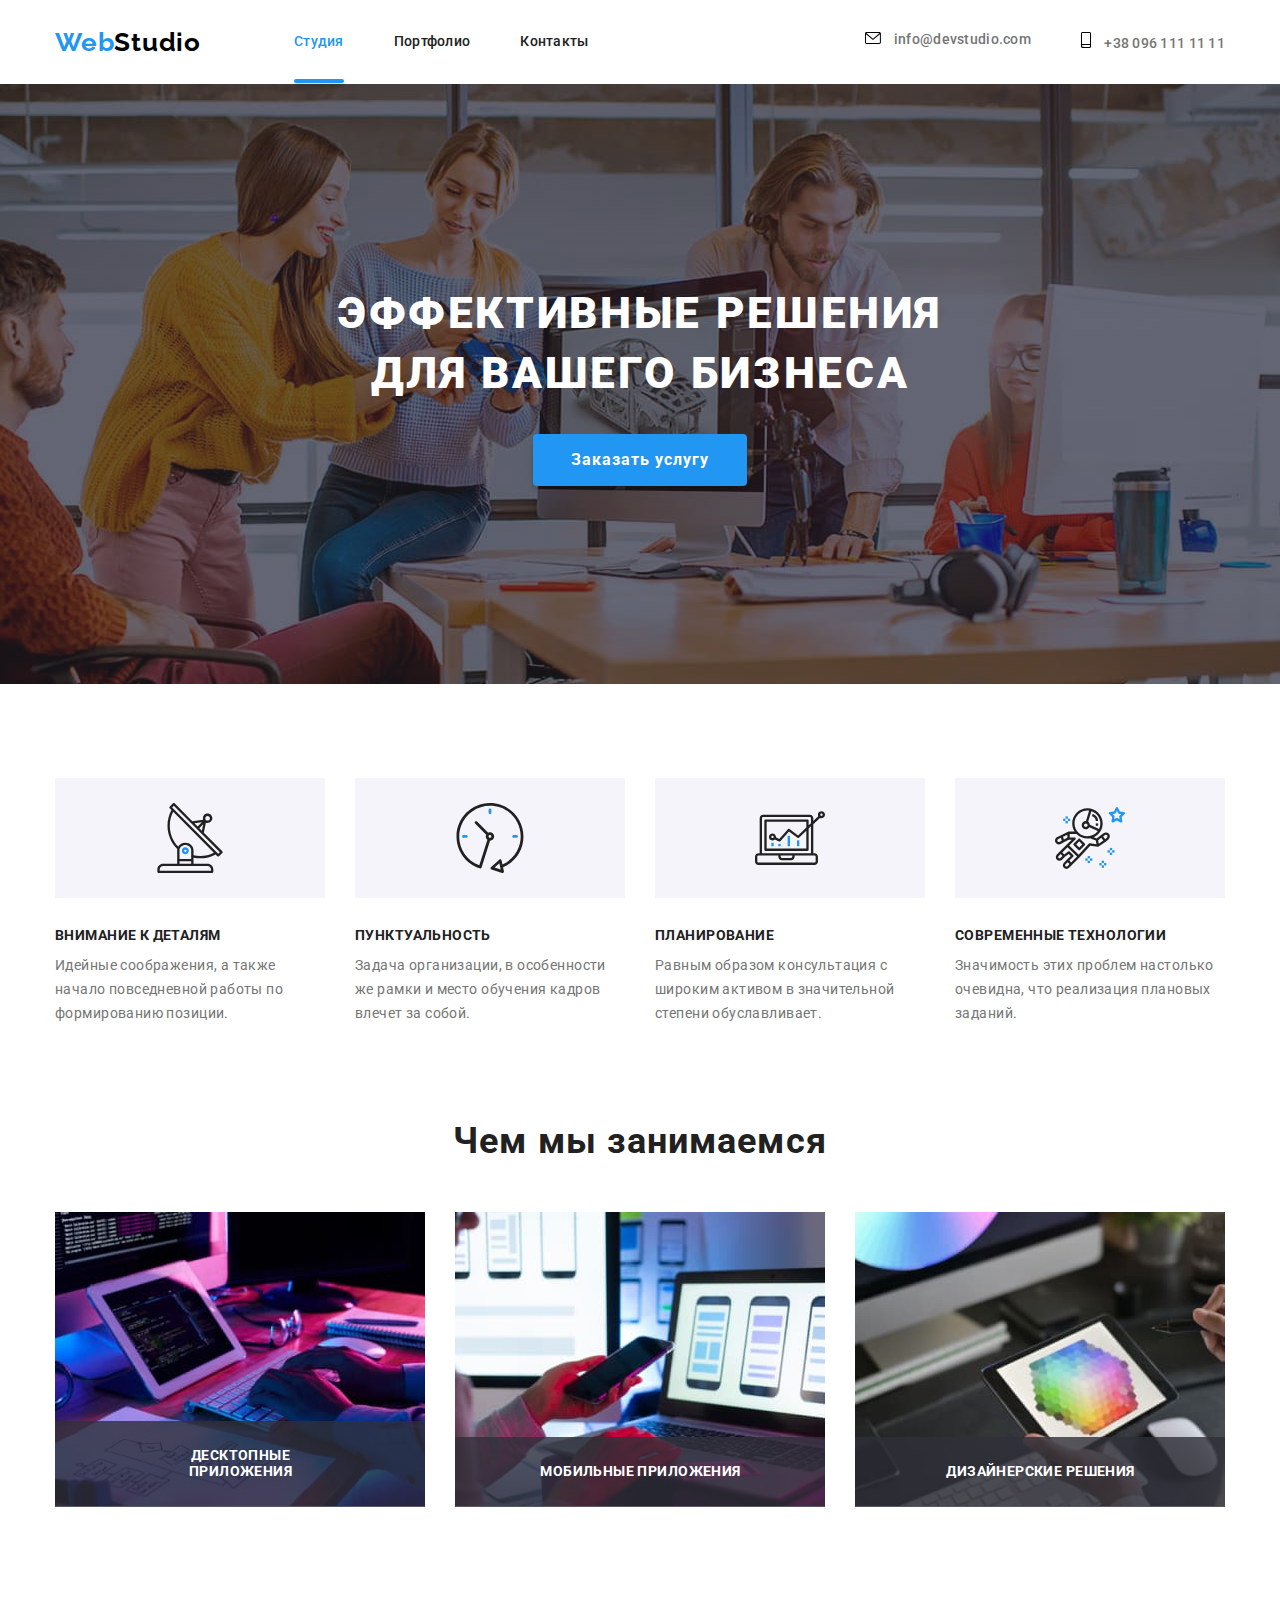
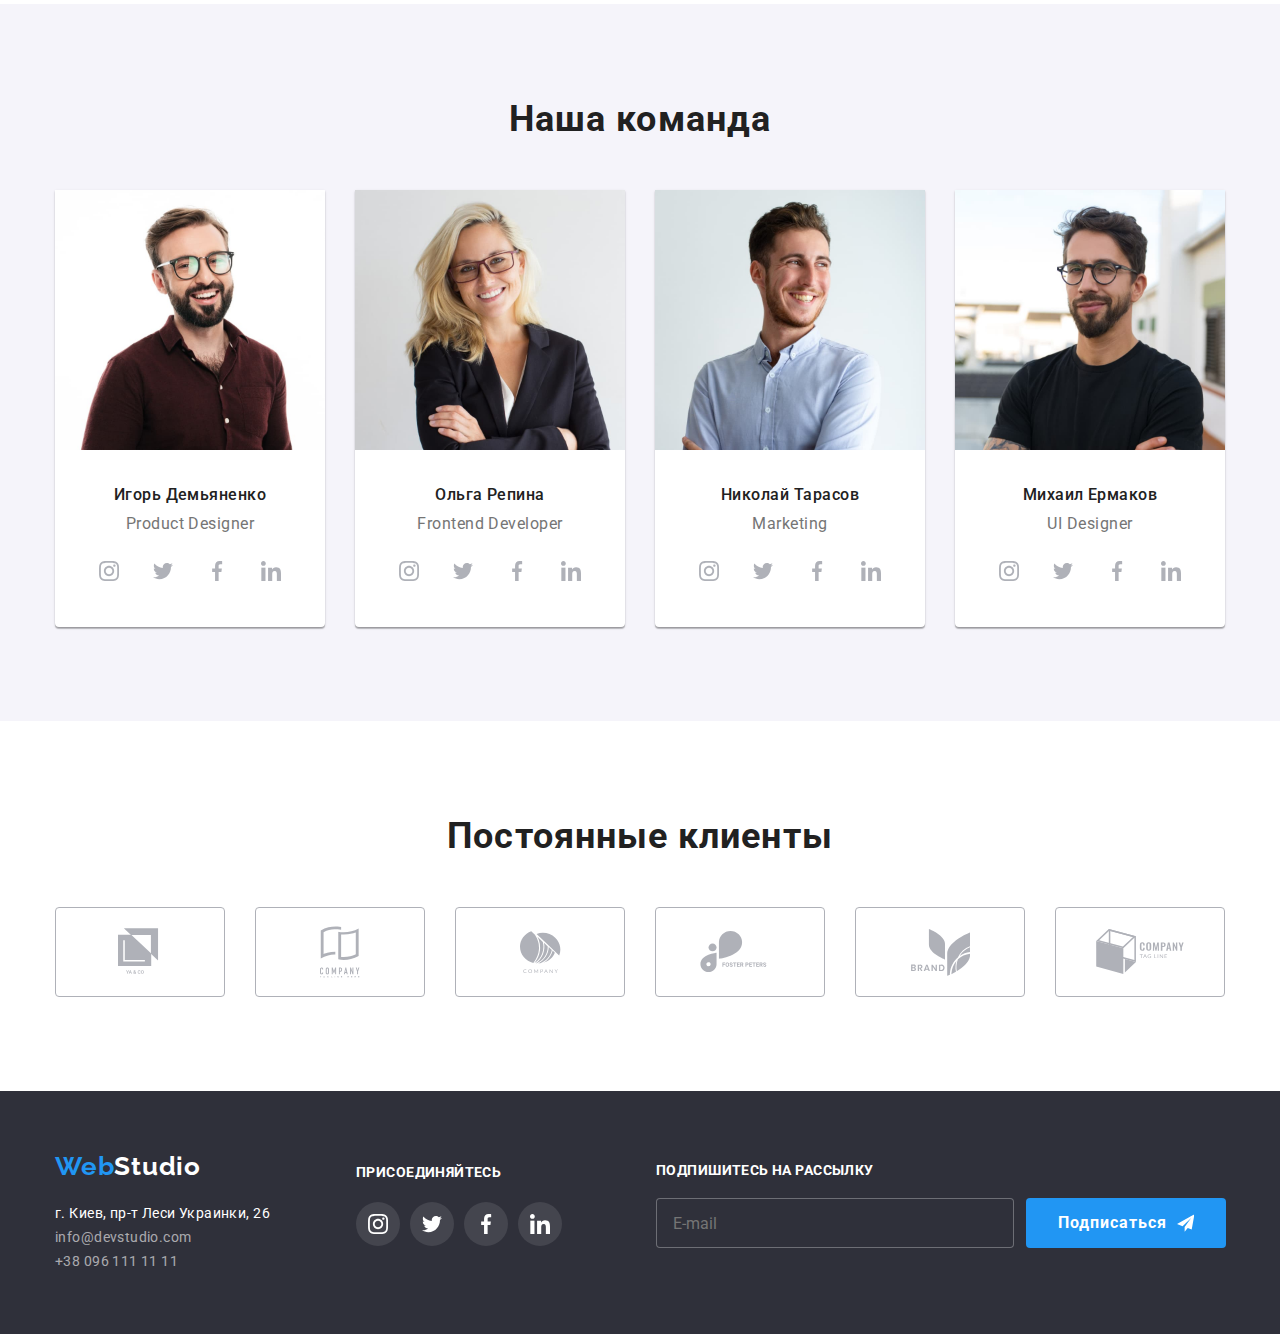
==== index.html @ 7c18164a "add files HW7" ====
<!DOCTYPE html>
<html lang="ru">
  <head>
    <meta charset="UTF-8" />
    <meta name="viewport" content="width=device-width, initial-scale=1.0" />
    <title>Главная</title>
    <link rel="preconnect" href="https://fonts.gstatic.com" />
    <link
      href="https://fonts.googleapis.com/css2?family=Raleway:wght@700&family=Roboto:wght@400;500;700;900&display=swap"
      rel="stylesheet"
    />
    <link
      rel="stylesheet"
      href="https://cdnjs.cloudflare.com/ajax/libs/modern-normalize/1.0.0/modern-normalize.min.css"
    />
    <link rel="stylesheet" href="./css/main.css" />
  </head>
  <body>
    <header>
      <div class="page-header container">
        <nav class="page-nav">
          <!-- логотип -->
          <a class="logo" href="./index.html"
            ><span class="logo-start">Web</span>Studio</a
          >

          <!-- Головна навігація -->

          <ul class="page-header__menu">
            <li class="page-header__item">
              <a class="page-header__link current" href="./index.html"
                >Студия</a
              >
            </li>
            <li class="page-header__item">
              <a class="page-header__link" href="./portfolio.html">Портфолио</a>
            </li>
            <li class="page-header__item">
              <a class="page-header__link" href="./contact.html">Контакты</a>
            </li>
          </ul>
        </nav>

        <ul class="page-nav__contact">
          <li class="page-nav__item">
            <a class="page-nav__link" href="mailto:info@devstudio.com"
              ><svg class="page-nav__ico" width="16" height="12">
                <use href="./images/icon.svg#envelope"></use>
              </svg>
              info@devstudio.com</a
            >
          </li>

          <li class="page-nav__item">
            <a class="page-nav__link" href="tel:+380961111111"
              ><svg class="page-nav__ico" width="10" height="16">
                <use href="./images/icon.svg#smartphone"></use>
              </svg>
              +38 096 111 11 11</a
            >
          </li>
        </ul>
      </div>
    </header>

    <main>
      <!-- Основний текст сайту Герой -->
      <section class="hero overlay">
        <div class="container">
          <h1 class="hero-title">
            Эффективные решения<br />
            для вашего бизнеса
          </h1>

          <button class="hero-btn" type="button" data-modal-open>
            <span class="hero-btn__text">Заказать услугу</span>
          </button>
        </div>
      </section>

      <!-- Особливості вебстудії -->
      <section class="special">
        <div class="container">
          <ul class="special-list">
            <li class="special-list__item">
              <div class="spec-container">
                <svg class="spec-container__icon">
                  <use href="./images/icon.svg#antenna"></use>
                </svg>
              </div>
              <h3 class="special-title">Внимание к деталям</h3>
              <p class="special-text">
                Идейные соображения, а также начало повседневной работы по
                формированию позиции.
              </p>
            </li>

            <li class="special-list__item">
              <div class="spec-container">
                <svg class="spec-container__icon">
                  <use href="./images/icon.svg#clock"></use>
                </svg>
              </div>
              <h3 class="special-title">Пунктуальность</h3>
              <p class="special-text">
                Задача организации, в особенности же рамки и место обучения
                кадров влечет за собой.
              </p>
            </li>

            <li class="special-list__item">
              <div class="spec-container">
                <svg class="spec-container__icon">
                  <use href="./images/icon.svg#diagram"></use>
                </svg>
              </div>
              <h3 class="special-title">Планирование</h3>
              <p class="special-text">
                Равным образом консультация с широким активом в значительной
                степени обуславливает.
              </p>
            </li>

            <li class="special-list__item">
              <div class="spec-container">
                <svg class="spec-container__icon">
                  <use href="./images/icon.svg#astronaut"></use>
                </svg>
              </div>
              <h3 class="special-title">Современные технологии</h3>
              <p class="special-text">
                Значимость этих проблем настолько очевидна, что реализация
                плановых заданий.
              </p>
            </li>
          </ul>
        </div>
      </section>

      <!-- Чим ми займаємось -->
      <section class="doings">
        <div class="container">
          <h2 class="doings-title">Чем мы занимаемся</h2>

          <ul class="doing-list">
            <li class="doing-list__item">
              <img
                src="./images/todo1.jpg"
                alt="Людина працює за компом"
                width="370"
              />
              <div class="doings__thumb">
                <p class="doings__label">Десктопные приложения</p>
              </div>
            </li>
            <li class="doing-list__item">
              <img
                src="./images/todo2.jpg"
                alt="Людина з телефоном у руці за ноутом"
                width="370"
              />
              <div class="doings__thumb">
                <p class="doings__label">Мобильные приложения</p>
              </div>
            </li>
            <li class="doing-list__item">
              <img
                src="./images/todo3.jpg"
                alt="Людина з планшетом у руці"
                width="370"
              />
              <div class="doings__thumb">
                <p class="doings__label">Дизайнерские решения</p>
              </div>
            </li>
          </ul>
        </div>
      </section>

      <!-- Наша команда  -->
      <section class="team">
        <div class="container">
          <h2 class="team-title">Наша команда</h2>

          <ul class="team-list">
            <li class="team-list__item">
              <img
                src="./images/igor.jpg"
                alt="фото чоловіка Игорь Демьяненко"
                width="270"
              />
              <h3 class="team-list__title">Игорь Демьяненко</h3>
              <p class="team-list__text">Product Designer</p>
              <div class="social-team">
                <ul class="social-team__list">
                  <li class="social-team__item">
                    <a class="social-team__link" href="">
                      <svg class="social-team__icons">
                        <use href="./images/icon.svg#instagram1"></use>
                      </svg>
                    </a>
                  </li>
                  <li class="social-team__item">
                    <a class="social-team__link" href="">
                      <svg class="social-team__icons">
                        <use href="./images/icon.svg#twitter1"></use>
                      </svg>
                    </a>
                  </li>
                  <li class="social-team__item">
                    <a class="social-team__link" href="">
                      <svg class="social-team__icons">
                        <use href="./images/icon.svg#facebook1"></use>
                      </svg>
                    </a>
                  </li>
                  <li class="social-team__item">
                    <a class="social-team__link" href="">
                      <svg class="social-team__icons">
                        <use href="./images/icon.svg#linkedin1"></use>
                      </svg>
                    </a>
                  </li>
                </ul>
              </div>
            </li>

            <li class="team-list__item">
              <img
                src="./images/olga.jpg"
                alt="фото жінки Ольга Репина"
                width="270"
              />
              <h3 class="team-list__title">Ольга Репина</h3>
              <p class="team-list__text">Frontend Developer</p>
              <div class="social-team">
                <ul class="social-team__list">
                  <li class="social-team__item">
                    <a class="social-team__link" href="">
                      <svg class="social-team__icons">
                        <use href="./images/icon.svg#instagram1"></use>
                      </svg>
                    </a>
                  </li>
                  <li class="social-team__item">
                    <a class="social-team__link" href="">
                      <svg class="social-team__icons">
                        <use href="./images/icon.svg#twitter1"></use>
                      </svg>
                    </a>
                  </li>
                  <li class="social-team__item">
                    <a class="social-team__link" href="">
                      <svg class="social-team__icons">
                        <use href="./images/icon.svg#facebook1"></use>
                      </svg>
                    </a>
                  </li>
                  <li class="social-team__item">
                    <a class="social-team__link" href="">
                      <svg class="social-team__icons">
                        <use href="./images/icon.svg#linkedin1"></use>
                      </svg>
                    </a>
                  </li>
                </ul>
              </div>
            </li>

            <li class="team-list__item">
              <img
                src="./images/nick.jpg"
                alt="фото чоловіка Николай Тарасов"
                width="270"
              />
              <h3 class="team-list__title">Николай Тарасов</h3>
              <p class="team-list__text">Marketing</p>
              <div class="social-team">
                <ul class="social-team__list">
                  <li class="social-team__item">
                    <a class="social-team__link" href="">
                      <svg class="social-team__icons">
                        <use href="./images/icon.svg#instagram1"></use>
                      </svg>
                    </a>
                  </li>
                  <li class="social-team__item">
                    <a class="social-team__link" href="">
                      <svg class="social-team__icons">
                        <use href="./images/icon.svg#twitter1"></use>
                      </svg>
                    </a>
                  </li>
                  <li class="social-team__item">
                    <a class="social-team__link" href="">
                      <svg class="social-team__icons">
                        <use href="./images/icon.svg#facebook1"></use>
                      </svg>
                    </a>
                  </li>
                  <li class="social-team__item">
                    <a class="social-team__link" href="">
                      <svg class="social-team__icons">
                        <use href="./images/icon.svg#linkedin1"></use>
                      </svg>
                    </a>
                  </li>
                </ul>
              </div>
            </li>

            <li class="team-list__item">
              <img
                src="./images/misha.jpg"
                alt="фото чоловіка Михаил Ермаков"
                width="270"
              />
              <h3 class="team-list__title">Михаил Ермаков</h3>
              <p class="team-list__text">UI Designer</p>
              <div class="social-team">
                <ul class="social-team__list">
                  <li class="social-team__item">
                    <a class="social-team__link" href="">
                      <svg class="social-team__icons">
                        <use href="./images/icon.svg#instagram1"></use>
                      </svg>
                    </a>
                  </li>
                  <li class="social-team__item">
                    <a class="social-team__link" href="">
                      <svg class="social-team__icons">
                        <use href="./images/icon.svg#twitter1"></use>
                      </svg>
                    </a>
                  </li>
                  <li class="social-team__item">
                    <a class="social-team__link" href="">
                      <svg class="social-team__icons">
                        <use href="./images/icon.svg#facebook1"></use>
                      </svg>
                    </a>
                  </li>
                  <li class="social-team__item">
                    <a class="social-team__link" href="">
                      <svg class="social-team__icons">
                        <use href="./images/icon.svg#linkedin1"></use>
                      </svg>
                    </a>
                  </li>
                </ul>
              </div>
            </li>
          </ul>
        </div>
      </section>

      <!-- Наші клієнти -->
      <section class="customers">
        <div class="container">
          <h2 class="customers-title">Постоянные клиенты</h2>

          <ul class="customers-list">
            <li class="customers-list__item">
              <a class="customers-list__link active" href="">
                <svg
                  class="customers-list__icons active"
                  width="44.27"
                  height="49.23"
                >
                  <use href="./images/icon.svg#logo1"></use>
                </svg>
              </a>
            </li>
            <li class="customers-list__item">
              <a class="customers-list__link active" href="">
                <svg
                  class="customers-list__icons active"
                  width="40"
                  height="52"
                >
                  <use href="./images/icon.svg#logo2"></use>
                </svg>
              </a>
            </li>
            <li class="customers-list__item">
              <a class="customers-list__link active" href="">
                <svg
                  class="customers-list__icons active"
                  width="41"
                  height="42.6"
                >
                  <use href="./images/icon.svg#logo3"></use>
                </svg>
              </a>
            </li>
            <li class="customers-list__item">
              <a class="customers-list__link active" href="">
                <svg
                  class="customers-list__icons active"
                  width="79.66"
                  height="42.02"
                >
                  <use href="./images/icon.svg#logo4"></use>
                </svg>
              </a>
            </li>
            <li class="customers-list__item">
              <a class="customers-list__link active" href="">
                <svg
                  class="customers-list__icons active"
                  width="59"
                  height="47"
                >
                  <use href="./images/icon.svg#logo5"></use>
                </svg>
              </a>
            </li>
            <li class="customers-list__item">
              <a class="customers-list__link active" href="">
                <svg
                  class="customers-list__icons active"
                  width="88.48"
                  height="45.44"
                >
                  <use href="./images/icon.svg#logo6"></use>
                </svg>
              </a>
            </li>
          </ul>
        </div>
      </section>
    </main>

    <!-- Підвал  -->
    <footer class="footer">
      <div class="container foot">
        <div class="foot-line">
          <div class="address-container">
            <a class="logo-footer" href=""
              ><span class="logo-start">Web</span>Studio</a
            >
            <address class="footer-address">
              <p>г. Киев, пр-т Леси Украинки, 26</p>
              <p>
                <a class="footer-address-link" href="mailto:info@devstudio.com"
                  >info@devstudio.com</a
                >
              </p>
              <p>
                <a class="footer-address-link" href="tel:+380961111111"
                  >+38 096 111 11 11</a
                >
              </p>
            </address>
          </div>

          <div class="social">
            <div class="social-span">
              <span class="social-title">присоединяйтесь</span>
            </div>
            <div class="ul-social">
              <ul class="social-list">
                <li class="item">
                  <a class="social-link" href="">
                    <svg class="social-icon">
                      <use href="./images/icon.svg#instagram1"></use>
                    </svg>
                  </a>
                </li>
                <li class="item">
                  <a class="social-link" href="">
                    <svg class="social-icon">
                      <use href="./images/icon.svg#twitter1"></use>
                    </svg>
                  </a>
                </li>
                <li class="item">
                  <a class="social-link" href="">
                    <svg class="social-icon">
                      <use href="./images/icon.svg#facebook1"></use>
                    </svg>
                  </a>
                </li>
                <li class="item">
                  <a class="social-link" href="">
                    <svg class="social-icon">
                      <use href="./images/icon.svg#linkedin1"></use>
                    </svg>
                  </a>
                </li>
              </ul>
            </div>
          </div>
        </div>

        <div class="subscribe">
          <p>Подпишитесь на рассылку</p>

          <form class="subscribe-form">
            <input type="email" name="mail" placeholder="E-mail" />

            <button type="submit" class="btn-sub">
              <span class="text">Подписаться</span>
              <svg class="icon-subscribe" width="24" height="24">
                <use href="./images/icon.svg#iconsend"></use>
              </svg>
            </button>
          </form>
        </div>
      </div>
    </footer>

    <!-- Модальне вікно -->
    <div class="backdrop is-hidden" data-modal>
      <div class="modal">
        <button class="modal__button-close" data-modal-close>
          <svg class="modal__icon-close" width="18" height="18">
            <use href="./images/icon.svg#icon-close"></use>
          </svg>
        </button>

        <form class="modal-form">
          <p class="modal-form__title">
            Оставьте свои данные, мы вам перезвоним
          </p>

          <label class="modal-lable">
            <span class="label-content">Имя</span>
            <div class="input-container">
              <input type="text" name="name" class="modal-input" />
              <svg class="modal-icon" width="18" height="18">
                <use href="./images/icon.svg#personblack"></use>
              </svg>
            </div>
          </label>

          <label class="modal-lable">
            <span class="label-content">Телефон</span>
            <div class="input-container">
              <input type="tel" name="phone_number" class="modal-input" />
              <svg class="modal-icon" width="18" height="18">
                <use href="./images/icon.svg#phoneblack"></use>
              </svg>
            </div>
          </label>

          <label class="modal-lable">
            <span class="label-content">Почта</span>
            <div class="input-container">
              <input type="email" name="email" class="modal-input" />
              <svg class="modal-icon" width="18" height="18">
                <use href="./images/icon.svg#emailblack"></use>
              </svg>
            </div>
          </label>

          <label class="feedback-lable">
            <span class="label-content">Коментарий</span>
            <textarea
              name="feedback"
              class="feedback-input"
              placeholder="Введите текст"
            ></textarea>
          </label>

          <div class="checkbox-container">
            <input
              type="checkbox"
              name="consent"
              value="consent"
              class="checkbox-input visually-hidden"
              id="checkbox"
            />
            <label class="modal-checkbox" for="checkbox">
              <span class="chekbox-content"
                >Соглашаюсь с рассылкой и принимаю
                <a href="#" class="contract-link">Условия договора</a></span
              >
            </label>
          </div>

          <button type="submit" class="modal-button">Отправить</button>
        </form>
      </div>
    </div>

    <script src="./js/modal.js"></script>
  </body>
</html>
---- css/main.css ----
@charset "UTF-8";
body {
  font-family: Roboto, sans-serif;
}

.container {
  margin-left: auto;
  margin-right: auto;
  width: 1200px;
  padding-left: 15px;
  padding-right: 15px;
}

ul {
  padding: 0;
  margin: 0;
  list-style-type: none;
}

h2,
h3,
h4,
h5,
h6,
p {
  padding: 0;
  margin: 0;
}

.list {
  margin: 0;
  padding: 0;
}

.visually-hidden {
  position: absolute;
  clip: rect(0 0 0 0);
  width: 1;
  height: 1;
  margin: -1px;
}

.portfolio {
  padding-top: 94px;
  padding-bottom: 94px;
}

.header-line {
  border-bottom: 1px solid #ececec;
}

.container.page-header {
  display: -webkit-box;
  display: -ms-flexbox;
  display: flex;
  -webkit-box-pack: justify;
      -ms-flex-pack: justify;
          justify-content: space-between;
}

.page-nav {
  display: -webkit-box;
  display: -ms-flexbox;
  display: flex;
  -webkit-box-align: center;
      -ms-flex-align: center;
          align-items: center;
  background-color: #ffffff;
  font-weight: 500;
  font-size: 14px;
  line-height: 1.14;
  letter-spacing: 0.02em;
  color: #212121;
}

.page-header__menu {
  display: -webkit-box;
  display: -ms-flexbox;
  display: flex;
}

.page-header__item:not(:last-child) {
  margin-right: 50px;
}

.logo {
  margin-right: 93px;
  font-family: Raleway;
  color: #000000;
  font-weight: 700;
  font-size: 26px;
  line-height: 1.19;
  letter-spacing: 0.03em;
  text-decoration: none;
}

.logo-start {
  color: #2196f3;
}

.page-header__link {
  position: relative;
  bottom: 0;
  -webkit-transition-property: color;
  transition-property: color;
  -webkit-transition: 250ms;
  transition: 250ms;
  -webkit-transition-timing-function: cubic-bezier(0.4, 0, 0.2, 1);
          transition-timing-function: cubic-bezier(0.4, 0, 0.2, 1);
  display: block;
  padding-top: 32px;
  padding-bottom: 32px;
  text-decoration: none;
  color: #212121;
}

.page-header__link.current {
  color: #2196f3;
}

.page-nav__contact {
  display: -webkit-box;
  display: -ms-flexbox;
  display: flex;
  font-weight: 500;
  font-size: 14px;
  line-height: 1.14;
  letter-spacing: 0.02em;
}

.page-nav__item:not(:last-child) {
  margin-right: 50px;
}

.page-nav__link {
  display: block;
  padding-top: 32px;
  padding-bottom: 32px;
  color: #757575;
  text-decoration: none;
}

.page-nav__ico {
  margin-right: 10px;
}

.page-header__link:hover,
.page-header__link:focus,
.page-nav__link:hover,
.page-nav__link:focus {
  color: #2196f3;
  fill: #2196f3;
}

.page-header__menu .page-header__link.current {
  position: relative;
  text-decoration: none;
}

.page-header__link.current::after {
  position: absolute;
  bottom: -1px;
  content: '';
  display: block;
  width: 100%;
  height: 4px;
  border-radius: 2px;
  -webkit-box-shadow: 0px 4px 4px rgba(0, 0, 0, 0.25);
          box-shadow: 0px 4px 4px rgba(0, 0, 0, 0.25);
  background-color: #2196f3;
}

.container.header {
  display: -webkit-box;
  display: -ms-flexbox;
  display: flex;
  -webkit-box-align: center;
      -ms-flex-align: center;
          align-items: center;
}

.header-nav {
  display: -webkit-box;
  display: -ms-flexbox;
  display: flex;
  -webkit-box-align: center;
      -ms-flex-align: center;
          align-items: center;
}

.button.accent {
  color: #2196f3;
  position: relative;
}

.hero {
  padding-bottom: 200px;
  padding-top: 200px;
  background-color: #c4c4c4;
  text-align: center;
}

.hero-title {
  margin-top: 0;
  margin-bottom: 30px;
  font-weight: 900;
  font-size: 44px;
  line-height: 1.36;
  letter-spacing: 0.06em;
  color: #ffffff;
  text-transform: uppercase;
}

.hero-btn {
  border: 0;
  border-radius: 4px;
  background: #2196f3;
  -webkit-box-shadow: 0px 4px 4px rgba(0, 0, 0, 0.15);
          box-shadow: 0px 4px 4px rgba(0, 0, 0, 0.15);
  border-radius: 4px;
  cursor: pointer;
}

.hero-btn__text {
  display: block;
  margin-left: 32px;
  margin-right: 32px;
  margin-top: 10px;
  margin-bottom: 10px;
  font-family: Roboto;
  font-weight: 700;
  font-size: 16px;
  line-height: 1.88;
  -webkit-box-align: center;
      -ms-flex-align: center;
          align-items: center;
  text-align: center;
  letter-spacing: 0.06em;
  color: #ffffff;
}

.overlay {
  max-width: 1600px;
  height: 600px;
  margin-left: auto;
  margin-right: auto;
  background-position: center;
  background-image: -webkit-gradient(linear, left top, left bottom, from(rgba(47, 48, 58, 0.4)), to(rgba(47, 48, 58, 0.4))), url(../images/hero.jpg);
  background-image: linear-gradient(rgba(47, 48, 58, 0.4), rgba(47, 48, 58, 0.4)), url(../images/hero.jpg);
}

.special {
  padding-top: 94px;
  padding-bottom: 94px;
  background-color: #ffffff;
}

.special-list {
  display: -webkit-box;
  display: -ms-flexbox;
  display: flex;
}

.special-list .special-list__item:not(:last-child) {
  margin-right: 30px;
}

.spec-container {
  margin-bottom: 30px;
  display: block;
  width: 270px;
  height: 120px;
  background: #f5f4fa;
}

.spec-container__icon {
  width: 70px;
  height: 70px;
  margin-top: 25px;
  margin-right: 100px;
  margin-bottom: 25px;
  margin-left: 100px;
}

.special-title {
  padding-bottom: 10px;
  font-weight: 700;
  font-size: 14px;
  line-height: 1.14;
  letter-spacing: 0.03em;
  color: #212121;
  text-transform: uppercase;
}

.special-text {
  font-size: 14px;
  line-height: 1.71;
  letter-spacing: 0.03em;
  color: #757575;
}

.doings {
  padding-bottom: 94px;
}

.doing-list {
  display: -webkit-box;
  display: -ms-flexbox;
  display: flex;
}

.doing-list__item:not(:last-child) {
  margin-right: 30px;
}

.doing-list__item {
  position: relative;
}

.doings-title {
  margin-bottom: 50px;
  font-weight: 700;
  font-size: 36px;
  line-height: 1.17;
  text-align: center;
  letter-spacing: 0.03em;
  color: #212121;
}

.doings__thumb {
  position: absolute;
  bottom: 3.5px;
  margin: 0;
  width: 100%;
  background-color: rgba(47, 48, 58, 0.8);
}

.doings__label {
  margin: 0;
  padding: 27px 82px 27px 83px;
  font-weight: 700;
  font-size: 14px;
  line-height: 1.14;
  text-align: center;
  letter-spacing: 0.03em;
  text-transform: uppercase;
  text-align: center;
  color: #ffffff;
}

.team {
  padding-bottom: 94px;
  padding-top: 94px;
  background-color: #f5f4fa;
}

.team-list {
  display: -webkit-box;
  display: -ms-flexbox;
  display: flex;
}

.team-list__item {
  max-width: 270px;
  background-color: #fff;
  -webkit-box-shadow: 0px 1px 3px rgba(0, 0, 0, 0.12), 0px 1px 1px rgba(0, 0, 0, 0.14), 0px 2px 1px rgba(0, 0, 0, 0.2);
          box-shadow: 0px 1px 3px rgba(0, 0, 0, 0.12), 0px 1px 1px rgba(0, 0, 0, 0.14), 0px 2px 1px rgba(0, 0, 0, 0.2);
  border-radius: 0px 0px 4px 4px;
}

.team-list__item:not(:last-child) {
  margin-right: 30px;
}

.team-title {
  margin-bottom: 50px;
  font-weight: 700;
  font-size: 36px;
  line-height: 1.17;
  text-align: center;
  letter-spacing: 0.03em;
  color: #212121;
}

.team-list__title {
  margin-top: 30px;
  margin-bottom: 10px;
  font-weight: 500;
  font-size: 16px;
  line-height: 1.19;
  letter-spacing: 0.03em;
  text-align: center;
  color: #212121;
}

.team-list__text {
  font-weight: 400;
  font-size: 16px;
  line-height: 1.19;
  letter-spacing: 0.03em;
  text-align: center;
  color: #757575;
}

.social-team__list {
  display: -webkit-box;
  display: -ms-flexbox;
  display: flex;
  margin-left: 32px;
  margin-top: 16px;
  margin-bottom: 30px;
  margin-right: 32px;
}

.social-team__link {
  display: inline-block;
  width: 44px;
  height: 44px;
  color: #afb1b8;
  border-radius: 50%;
}

.social-team__link:hover,
.social-team__link:focus {
  background-color: #2196f3;
  color: #ffffff;
}

.social-team__icons {
  width: 20px;
  height: 20px;
  margin: 12px;
  fill: currentColor;
}

.social-team__item:not(:last-child) {
  margin-right: 10px;
}

.customers {
  padding-top: 94px;
  padding-bottom: 94px;
}

.customers-list {
  display: -webkit-box;
  display: -ms-flexbox;
  display: flex;
}

.customers-title {
  margin-bottom: 50px;
  font-style: normal;
  font-weight: 700;
  font-size: 36px;
  line-height: 42px;
  text-align: center;
  letter-spacing: 0.03em;
  color: #212121;
}

.customers-list__item:not(:last-child) {
  margin-right: 30px;
}

.customers-list__link {
  display: -webkit-box;
  display: -ms-flexbox;
  display: flex;
  -webkit-box-pack: center;
      -ms-flex-pack: center;
          justify-content: center;
  -webkit-box-align: center;
      -ms-flex-align: center;
          align-items: center;
  padding: 0;
  width: 170px;
  height: 90px;
  border-radius: 4px;
  border: 1px solid #afb1b8;
  fill: #afb1b8;
}

.customers-list__link.active:hover,
.customers-list__link.active:focus {
  border-color: #2196f3;
  fill: #2196f3;
}

.filter-list {
  display: -webkit-box;
  display: -ms-flexbox;
  display: flex;
  -webkit-box-pack: center;
      -ms-flex-pack: center;
          justify-content: center;
  margin-bottom: 50px;
}

.filter-list__item:not(:last-child) {
  margin-right: 8px;
}

.filter-list__btn {
  border: 0;
  border-radius: 4px;
  cursor: pointer;
  background-color: #f5f4fa;
  font-weight: 500;
  font-size: 16px;
  line-height: 1.63;
  letter-spacing: 0.03em;
  color: #212121;
}

.filter-list__btn-text {
  display: block;
  margin-top: 6px;
  margin-bottom: 6px;
  margin-left: 22px;
  margin-right: 22px;
  font-family: Roboto;
  font-weight: 500;
  font-size: 16px;
  line-height: 1.63;
  text-align: center;
  letter-spacing: 0.03em;
}

.filter-list__btn:hover,
.filter-list__btn:focus {
  background-color: #2196f3;
  color: #ffffff;
  cursor: pointer;
  border: none;
  -webkit-transform: translateY(-0.15em);
          transform: translateY(-0.15em);
  -webkit-transition: color 0.25s, background-color 0.25s;
  transition: color 0.25s, background-color 0.25s;
  -webkit-box-shadow: 0px 3px 1px rgba(0, 0, 0, 0.1), 0px 1px 2px rgba(0, 0, 0, 0.08), 0px 2px 2px rgba(0, 0, 0, 0.12);
          box-shadow: 0px 3px 1px rgba(0, 0, 0, 0.1), 0px 1px 2px rgba(0, 0, 0, 0.08), 0px 2px 2px rgba(0, 0, 0, 0.12);
}

.examples {
  display: -webkit-box;
  display: -ms-flexbox;
  display: flex;
  -ms-flex-wrap: wrap;
      flex-wrap: wrap;
  margin-left: -30px;
  margin-top: -30px;
}

.examples-item {
  margin-left: 30px;
  margin-top: 30px;
  -ms-flex-preferred-size: calc(100% / 3 - 30px);
      flex-basis: calc(100% / 3 - 30px);
}

.examples-link:hover,
.examples-link:focus {
  -webkit-box-shadow: 0px 1px 1px rgba(0, 0, 0, 0.12), 0px 4px 4px rgba(0, 0, 0, 0.06), 1px 4px 6px rgba(0, 0, 0, 0.16);
          box-shadow: 0px 1px 1px rgba(0, 0, 0, 0.12), 0px 4px 4px rgba(0, 0, 0, 0.06), 1px 4px 6px rgba(0, 0, 0, 0.16);
}

.carts {
  padding-top: 20px;
  padding-right: 24px;
  padding-bottom: 20px;
  padding-left: 20px;
  border-bottom: 1px solid #ececec;
  border-left: 1px solid #ececec;
  border-right: 1px solid #ececec;
}

.examples-link {
  display: block;
  text-decoration: none;
}

.examples-item .link-title {
  font-weight: 700;
  font-size: 18px;
  line-height: 2;
  letter-spacing: 0.06em;
  color: #212121;
}

.examples-item .link-text {
  font-size: 16px;
  line-height: 1.88;
  letter-spacing: 0.03em;
  color: #757575;
}

.over-container {
  position: relative;
  overflow: hidden;
}

.over-portfolio {
  width: 100%;
  height: 100%;
  background-color: rgba(33, 150, 243, 0.9);
  position: absolute;
  top: 0;
  left: 0;
  -webkit-transform: translateY(100%);
          transform: translateY(100%);
  -webkit-transition: 250ms ease;
  transition: 250ms ease;
  -webkit-transition: -webkit-transform 1s cubic-bezier(0.4, 0, 0.2, 1);
  transition: -webkit-transform 1s cubic-bezier(0.4, 0, 0.2, 1);
  transition: transform 1s cubic-bezier(0.4, 0, 0.2, 1);
  transition: transform 1s cubic-bezier(0.4, 0, 0.2, 1), -webkit-transform 1s cubic-bezier(0.4, 0, 0.2, 1);
}

.over-text {
  margin: 0;
  padding: 63px 24px;
  font-family: Roboto;
  font-style: normal;
  font-weight: normal;
  font-size: 18px;
  line-height: 1.55;
  color: #ffffff;
}

.examples-link:hover .over-portfolio {
  -webkit-transform: translatex(0);
          transform: translatex(0);
}

.examples-link:focus .over-portfolio {
  -webkit-transform: translatex(0);
          transform: translatex(0);
}

.footer {
  padding-top: 60px;
  padding-bottom: 60px;
  background-color: #2f303a;
}

.foot-line {
  display: -webkit-box;
  display: -ms-flexbox;
  display: flex;
}

.logo-footer {
  display: block;
  margin-bottom: 20px;
  font-family: Raleway;
  font-weight: 700;
  font-size: 26px;
  line-height: 1.19;
  letter-spacing: 0.03em;
  text-decoration: none;
  color: #ffffff;
}

.footer-address {
  display: block;
  width: 231px;
  font-style: normal;
  font-size: 14px;
  line-height: 1.71;
  letter-spacing: 0.03em;
  color: #ffffff;
}

.footer-address a {
  display: -webkit-box;
  display: -ms-flexbox;
  display: flex;
  color: rgba(255, 255, 255, 0.6);
  text-decoration: none;
}

.social {
  margin-top: 12px;
  margin-left: 70px;
  -ms-flex-line-pack: start;
      align-content: flex-start;
}

.ul-social {
  margin-top: 20px;
}

.social-title {
  font-weight: 700;
  font-size: 14px;
  line-height: 16px;
  letter-spacing: 0.03em;
  text-transform: uppercase;
  color: #ffffff;
}

.social-list {
  display: -webkit-box;
  display: -ms-flexbox;
  display: flex;
  -webkit-box-align: center;
      -ms-flex-align: center;
          align-items: center;
}

.social-link {
  display: block;
  width: 44px;
  height: 44px;
  border-radius: 50%;
  background-color: rgba(255, 255, 255, 0.1);
}

.social-link:hover,
.social-link:focus,
.social-icon:hover,
.social-icon:focus {
  background-color: #2196f3;
}

.social-icon {
  width: 20px;
  height: 20px;
  margin: 12px;
  fill: #ffffff;
}

.social-list .item:not(:last-child) {
  margin-right: 10px;
}

/* Оформление формы в footer */
.container.foot {
  display: -webkit-box;
  display: -ms-flexbox;
  display: flex;
  -webkit-box-align: baseline;
      -ms-flex-align: baseline;
          align-items: baseline;
  -webkit-box-pack: justify;
      -ms-flex-pack: justify;
          justify-content: space-between;
}

.subscribe {
  margin-left: 94px;
  width: 570px;
  height: 86px;
}

.subscribe p {
  margin-top: 0;
  margin-bottom: 20px;
  font-family: Roboto;
  font-style: normal;
  font-weight: 700;
  font-size: 14px;
  line-height: 16px;
  letter-spacing: 0.03em;
  text-transform: uppercase;
  color: #ffffff;
}

.subscribe-form {
  display: -webkit-box;
  display: -ms-flexbox;
  display: flex;
  -webkit-box-align: center;
      -ms-flex-align: center;
          align-items: center;
}

.subscribe-form input {
  padding: 16px 16px;
  min-width: 358px;
  height: 50px;
  color: #ffffff;
  font-size: 16px;
  font-weight: 400;
  background-color: #2f303a;
  border: 1px solid rgba(255, 255, 255, 0.3);
  border-radius: 4px;
}

.btn-sub {
  display: -webkit-box;
  display: -ms-flexbox;
  display: flex;
  -webkit-box-align: center;
      -ms-flex-align: center;
          align-items: center;
  padding: 10px 32px;
  min-width: 200px;
  min-height: 50px;
  border-radius: 4px;
  border: none;
  cursor: pointer;
  margin-left: 12px;
  background-color: #2196f3;
}

.btn-sub .text {
  display: -webkit-box;
  display: -ms-flexbox;
  display: flex;
  -webkit-box-align: center;
      -ms-flex-align: center;
          align-items: center;
  text-align: center;
  font-family: Roboto;
  font-style: normal;
  font-weight: 700;
  font-size: 16px;
  line-height: 187%;
  letter-spacing: 0.06em;
  color: #ffffff;
}

.icon-subscribe {
  margin-left: 10px;
  fill: #ffffff;
}

.backdrop {
  position: fixed;
  top: 0px;
  left: 0px;
  width: 100%;
  height: 100%;
  background-color: rgba(0, 0, 0, 0.2);
  opacity: 1;
  z-index: 3;
  -webkit-transition: opacity 250ms cubic-bezier(0.4, 0, 0.2, 1);
  transition: opacity 250ms cubic-bezier(0.4, 0, 0.2, 1);
}

.backdrop.is-hidden {
  visibility: hidden;
  opacity: 0;
  pointer-events: none;
}

.backdrop.is-hidden .modal {
  -webkit-transform: translate(-50%, -50%) scale(1.2);
          transform: translate(-50%, -50%) scale(1.2);
}

.modal {
  position: absolute;
  top: 50%;
  left: 50%;
  -webkit-transform: translate(-50%, -50%) scale(1);
          transform: translate(-50%, -50%) scale(1);
  width: 528px;
  min-height: 581px;
  background-color: #ffffff;
  -webkit-box-shadow: 0px 1px 3px rgba(0, 0, 0, 0.12), 0px 1px 1px rgba(0, 0, 0, 0.14), 0px 2px 1px rgba(0, 0, 0, 0.2);
          box-shadow: 0px 1px 3px rgba(0, 0, 0, 0.12), 0px 1px 1px rgba(0, 0, 0, 0.14), 0px 2px 1px rgba(0, 0, 0, 0.2);
  border-radius: 4px;
  -webkit-transition: -webkit-transform 250ms cubic-bezier(0.4, 0, 0.2, 1);
  transition: -webkit-transform 250ms cubic-bezier(0.4, 0, 0.2, 1);
  transition: transform 250ms cubic-bezier(0.4, 0, 0.2, 1);
  transition: transform 250ms cubic-bezier(0.4, 0, 0.2, 1), -webkit-transform 250ms cubic-bezier(0.4, 0, 0.2, 1);
}

.modal__button-close {
  position: absolute;
  top: 8px;
  right: 8px;
  left: auto;
  width: 30px;
  height: 30px;
  padding: 0;
  display: -webkit-box;
  display: -ms-flexbox;
  display: flex;
  -webkit-box-pack: center;
      -ms-flex-pack: center;
          justify-content: center;
  -webkit-box-align: center;
      -ms-flex-align: center;
          align-items: center;
  border: 1px solid rgba(0, 0, 0, 0.1);
  border-radius: 50%;
  background-color: #ffffff;
  color: #000000;
  -webkit-transition: color 250ms cubic-bezier(0.4, 0, 0.2, 1);
  transition: color 250ms cubic-bezier(0.4, 0, 0.2, 1);
}

.modal__button-close:hover,
.modal__button-close:focus {
  color: #2196f3;
}

.modal__icon-close {
  fill: currentColor;
}

.modal-form {
  margin: 40px;
}

.modal-form__title {
  font-weight: 700;
  font-size: 20px;
  line-height: 1.15;
  text-align: center;
  margin-bottom: 12px;
  color: var(--title-text-color);
}

.modal-lable {
  display: block;
  margin-bottom: 10px;
}

.label-content {
  display: block;
  height: 14px;
  margin-bottom: 4px;
  font-weight: 400;
  font-size: 12px;
  line-height: 1.17;
  letter-spacing: 0.01em;
}

.input-container {
  position: relative;
}

.feedback-input,
.modal-input {
  width: 100%;
  border: 1px solid rgba(33, 33, 33, 0.2);
  -webkit-box-sizing: border-box;
          box-sizing: border-box;
  border-radius: 4px;
  outline: transparent;
}

.modal-input {
  height: 40px;
  padding-left: 42px;
  -webkit-transition: border-color 250ms cubic-bezier(0.4, 0, 0.2, 1);
  transition: border-color 250ms cubic-bezier(0.4, 0, 0.2, 1);
}

.modal-input:focus {
  border-color: #2196f3;
}

.modal-icon {
  position: absolute;
  left: 12px;
  top: 50%;
  -webkit-transform: translateY(-50%);
          transform: translateY(-50%);
  width: 18px;
  height: 18px;
  background-color: inherit;
  fill: #000000;
  -webkit-transition: fill 250ms cubic-bezier(0.4, 0, 0.2, 1);
  transition: fill 250ms cubic-bezier(0.4, 0, 0.2, 1);
}

.modal-input:focus + .modal-icon {
  fill: #2196f3;
}

.feedback-input {
  padding: 12px 16px;
  height: 120px;
  resize: none;
}

.feedback-input::-webkit-input-placeholder {
  font-weight: 400;
  font-size: 12px;
  line-height: 1.17;
  letter-spacing: 0.01em;
  color: rgba(117, 117, 117, 0.5);
}

.feedback-input:-ms-input-placeholder {
  font-weight: 400;
  font-size: 12px;
  line-height: 1.17;
  letter-spacing: 0.01em;
  color: rgba(117, 117, 117, 0.5);
}

.feedback-input::-ms-input-placeholder {
  font-weight: 400;
  font-size: 12px;
  line-height: 1.17;
  letter-spacing: 0.01em;
  color: rgba(117, 117, 117, 0.5);
}

.feedback-input::placeholder {
  font-weight: 400;
  font-size: 12px;
  line-height: 1.17;
  letter-spacing: 0.01em;
  color: rgba(117, 117, 117, 0.5);
}

.feedback-input:focus {
  border: 1px solid #2196f3;
}

.feedback-lable {
  display: block;
  margin-bottom: 20px;
}

.checkbox-container {
  position: relative;
  margin-bottom: 30px;
  padding-left: 36px;
}

.chekbox-content {
  height: 24px;
  font-weight: 400;
  font-size: 14px;
  line-height: 1.71;
}

.modal-checkbox::after {
  content: '';
  position: absolute;
  left: 12px;
  top: 50%;
  -webkit-transform: translateY(-50%);
          transform: translateY(-50%);
  display: inline-block;
  width: 16px;
  height: 15px;
  background-color: #ffffff;
  border-color: var(--title-text-color);
  background-image: url(../images/box.svg);
  background-size: contain;
  background-repeat: no-repeat;
  background-origin: border-box;
  -webkit-transition: background-color 250ms cubic-bezier(0.4, 0, 0.2, 1), border-color 250ms cubic-bezier(0.4, 0, 0.2, 1);
  transition: background-color 250ms cubic-bezier(0.4, 0, 0.2, 1), border-color 250ms cubic-bezier(0.4, 0, 0.2, 1);
}

.checkbox-input:focus + .modal-checkbox::after {
  border: 2px solid #2196f3;
  border-radius: 2px;
  background-image: none;
}

.checkbox-input:checked + .modal-checkbox::after {
  background-color: #2196f3;
  background-image: url(../images/check.svg);
  border-radius: 2px;
  background-size: contain;
  background-repeat: no-repeat;
  background-origin: border-box;
}

.contract-link {
  text-decoration: underline;
  text-decoration-skip-ink: none;
  color: #2196f3;
}

.modal-button {
  display: block;
  width: 200px;
  height: 50px;
  margin: 0 auto;
  background-color: #2196f3;
  -webkit-box-shadow: 0px 4px 4px rgba(0, 0, 0, 0.15);
          box-shadow: 0px 4px 4px rgba(0, 0, 0, 0.15);
  border-radius: 4px;
  border-color: rgba(255, 255, 255, 0);
  outline: transparent;
  font-weight: 700;
  font-size: 16px;
  line-height: 1.875;
  text-align: center;
  letter-spacing: 0.06em;
  color: #ffffff;
  -webkit-transition: background-color var(--duration) var(--timing-function);
  transition: background-color var(--duration) var(--timing-function);
}

.modal-button:focus,
.modal-button:hover {
  background-color: #2196f3;
}
/*# sourceMappingURL=main.css.map */
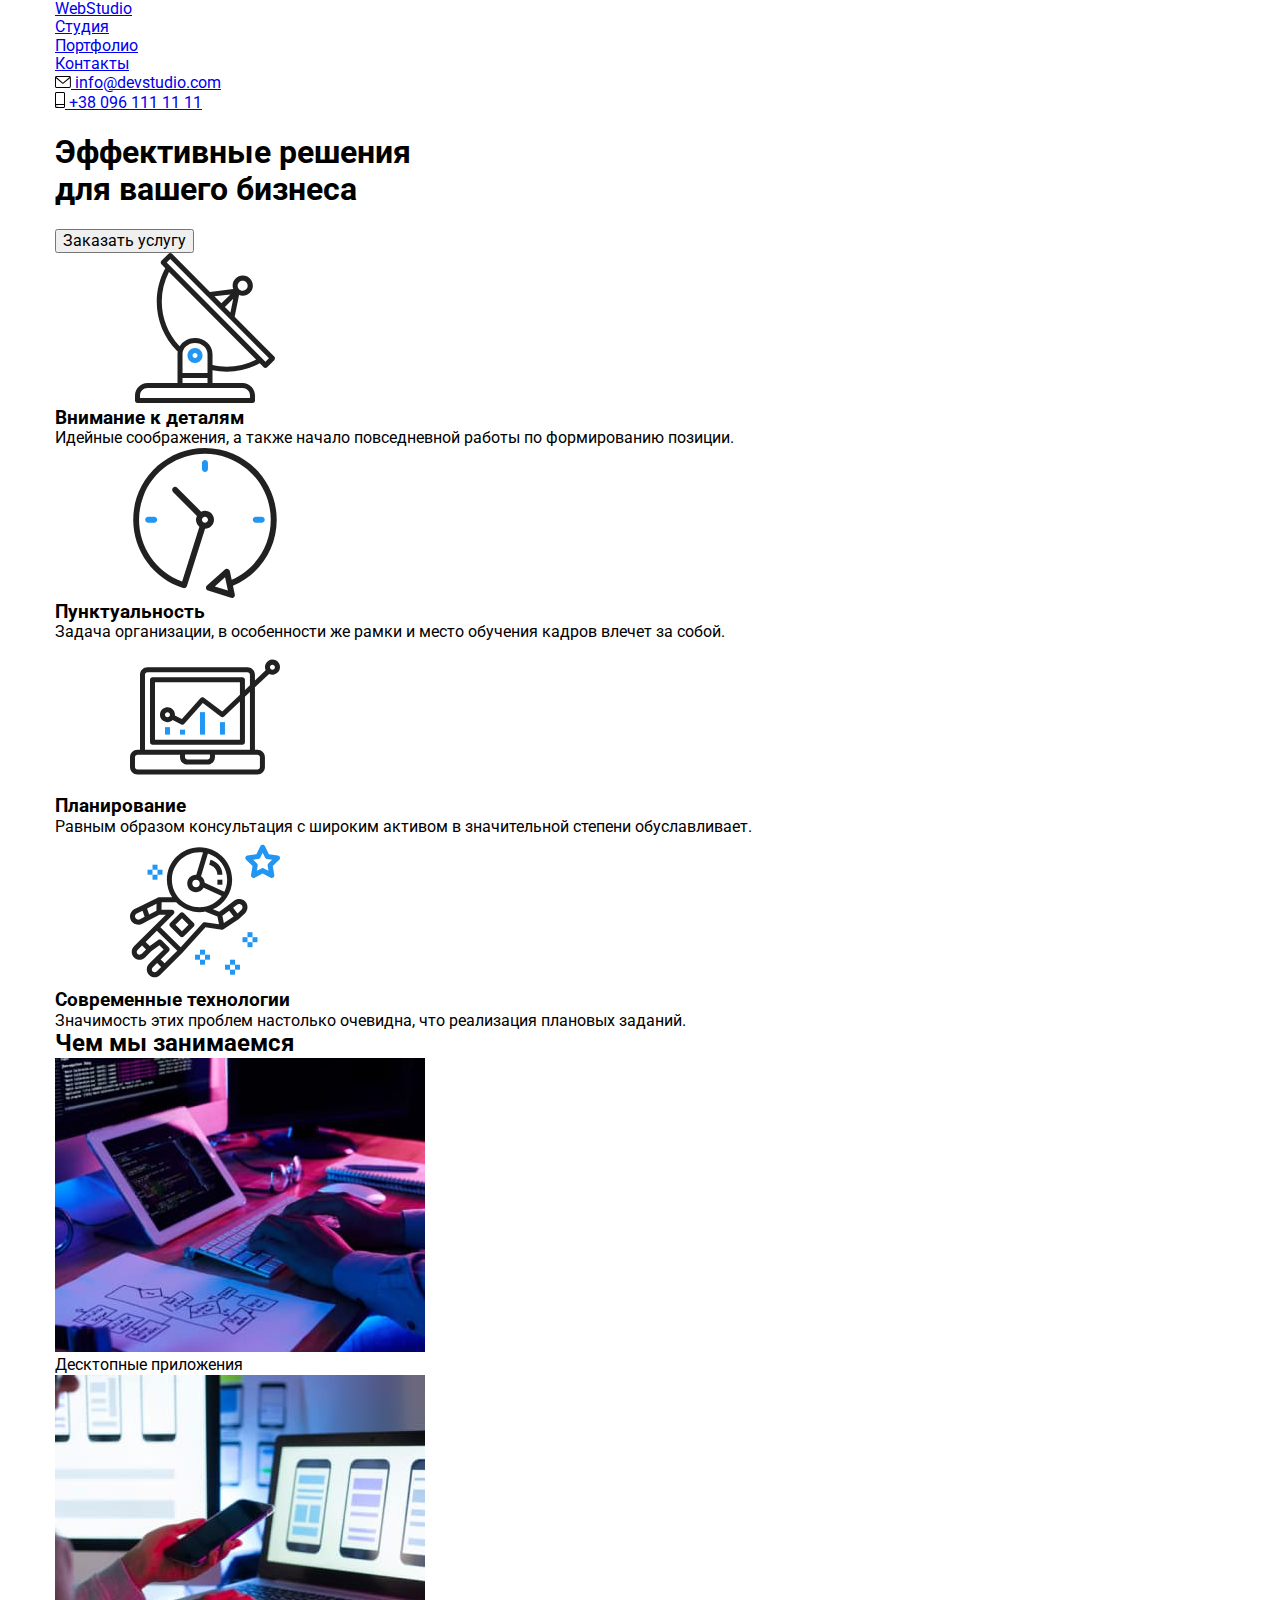
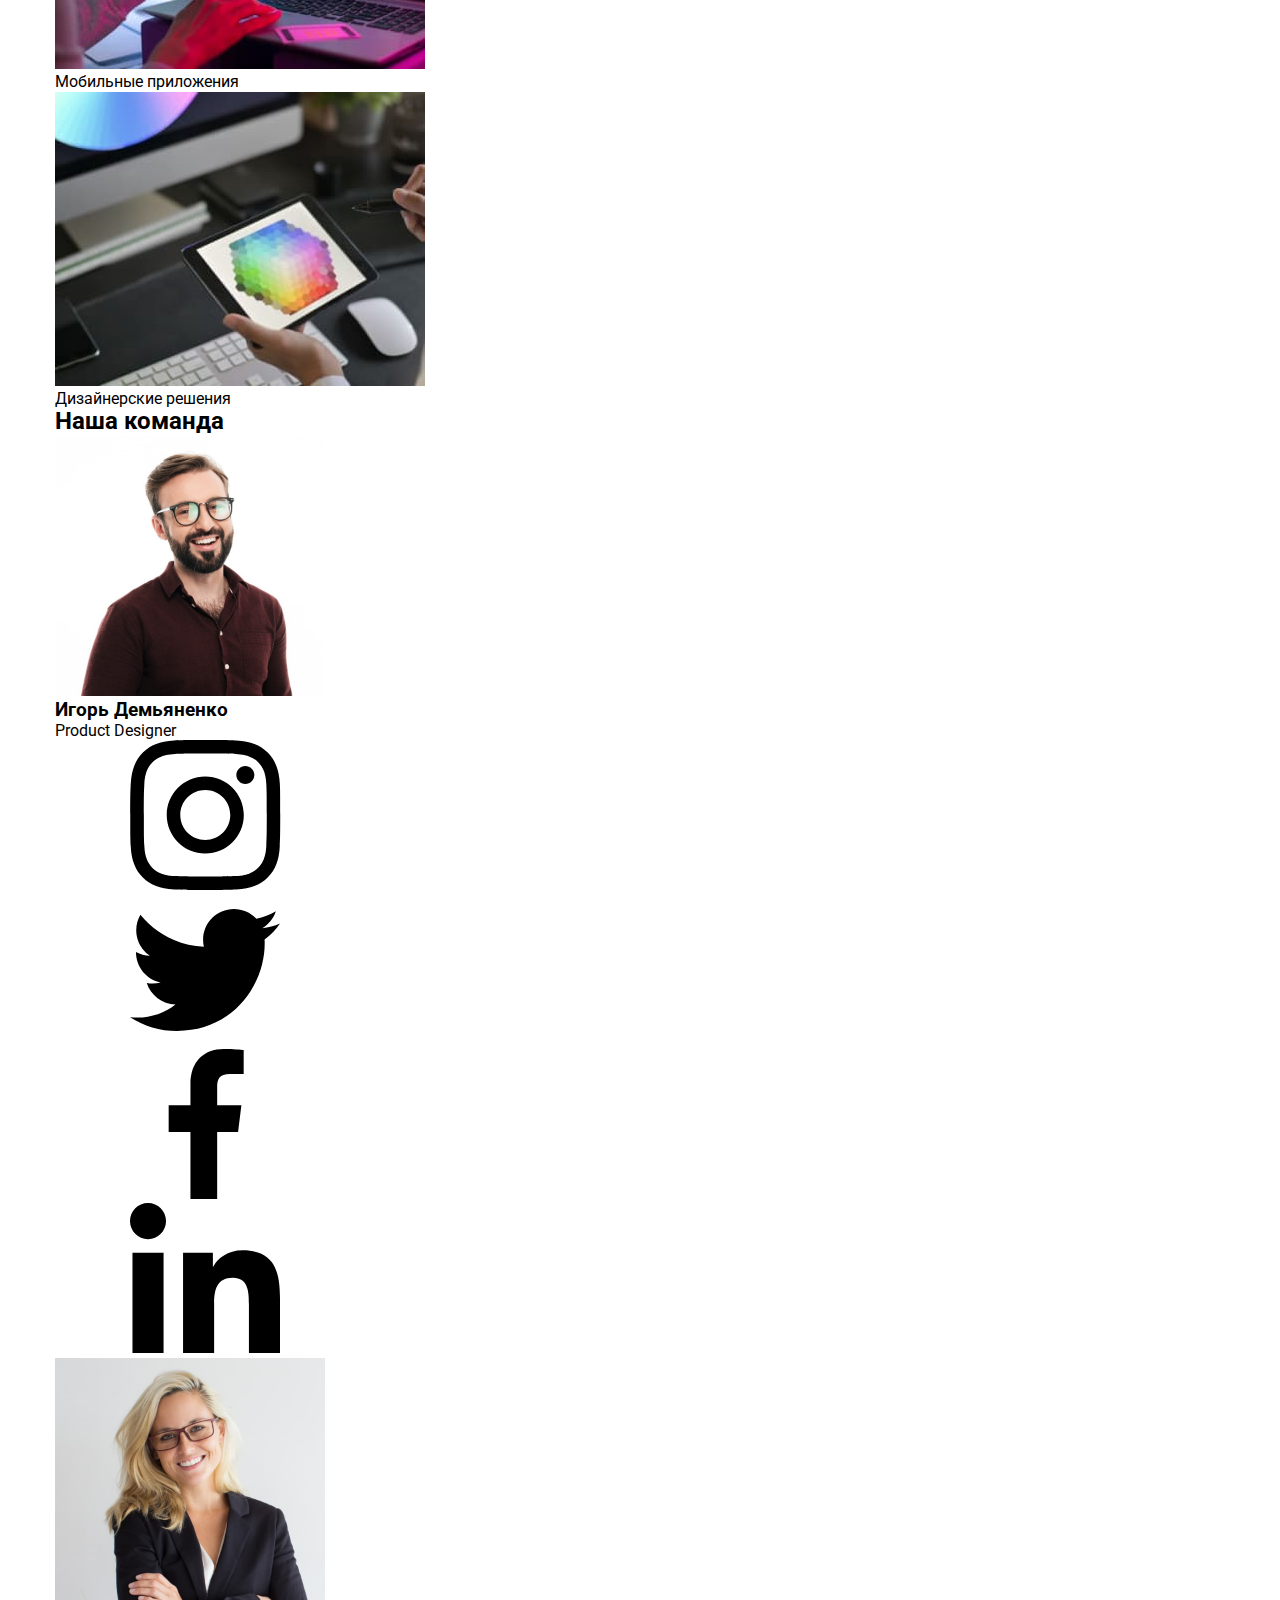
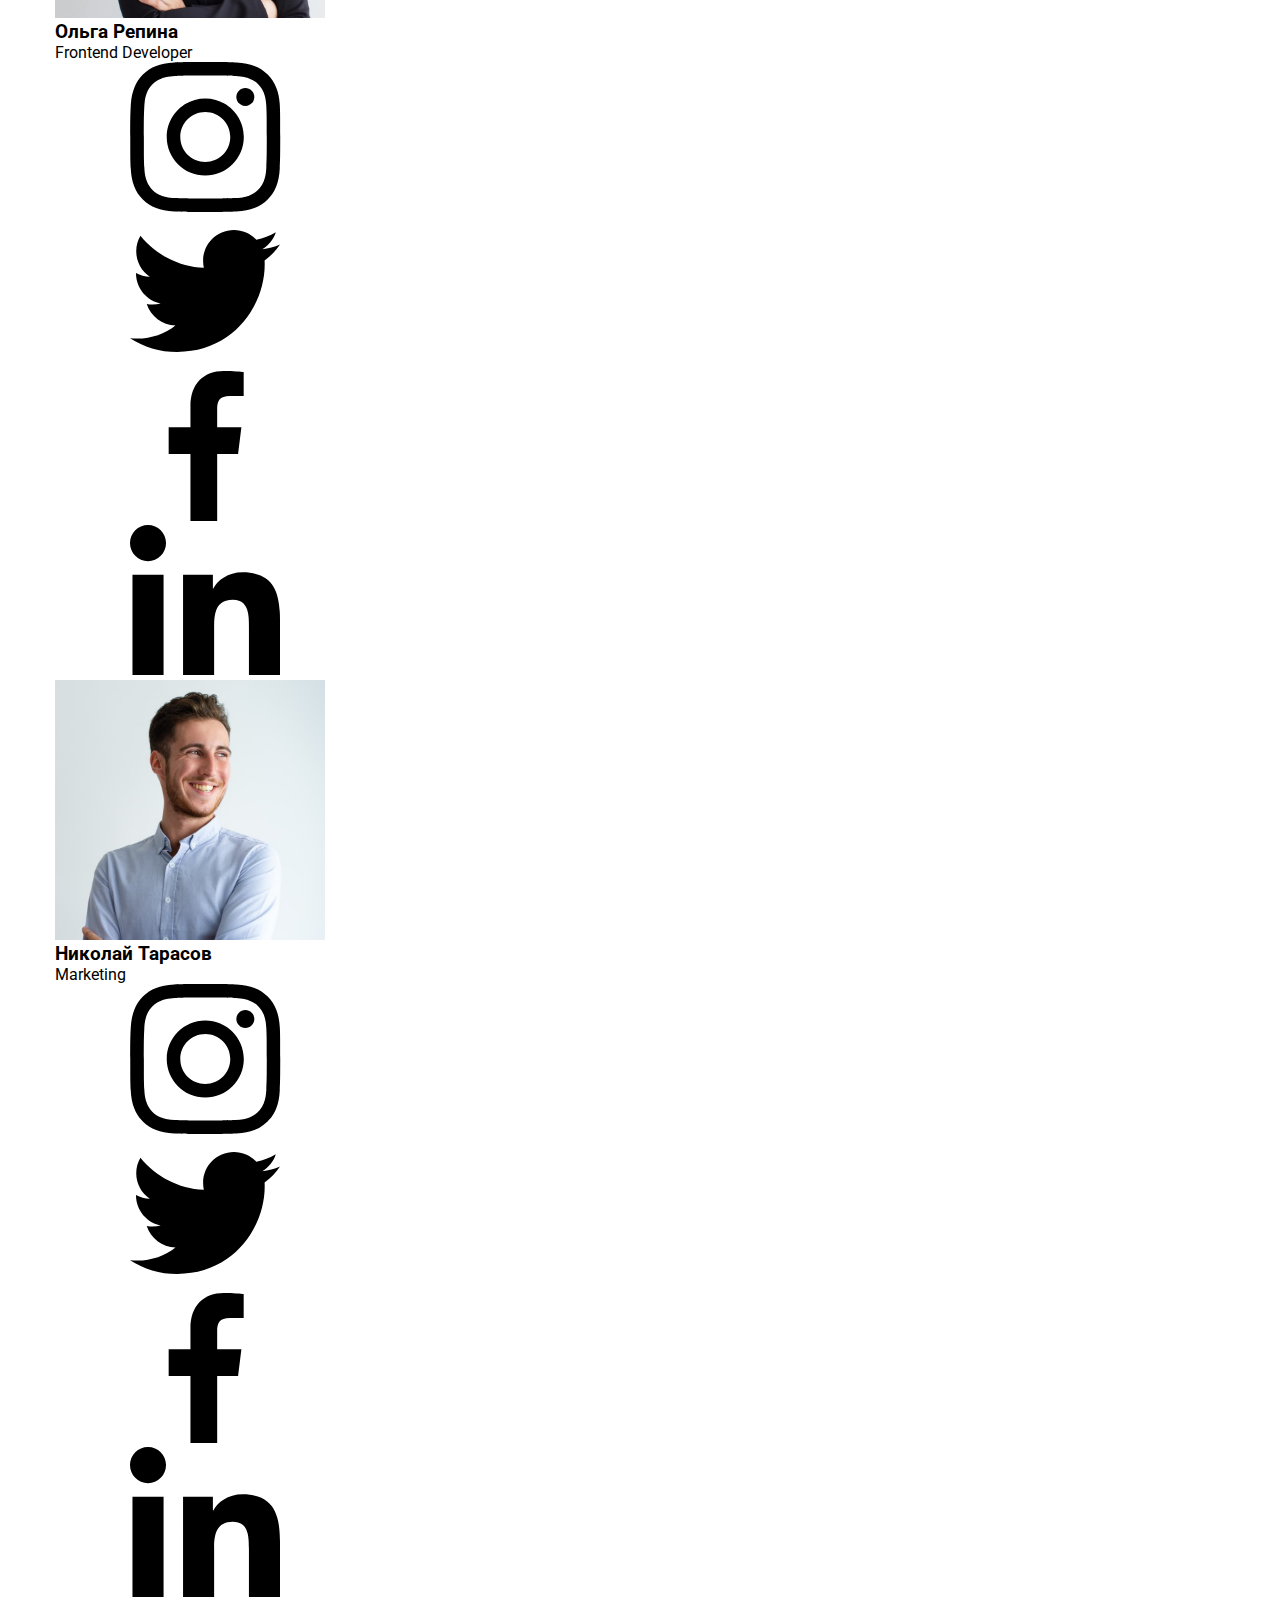
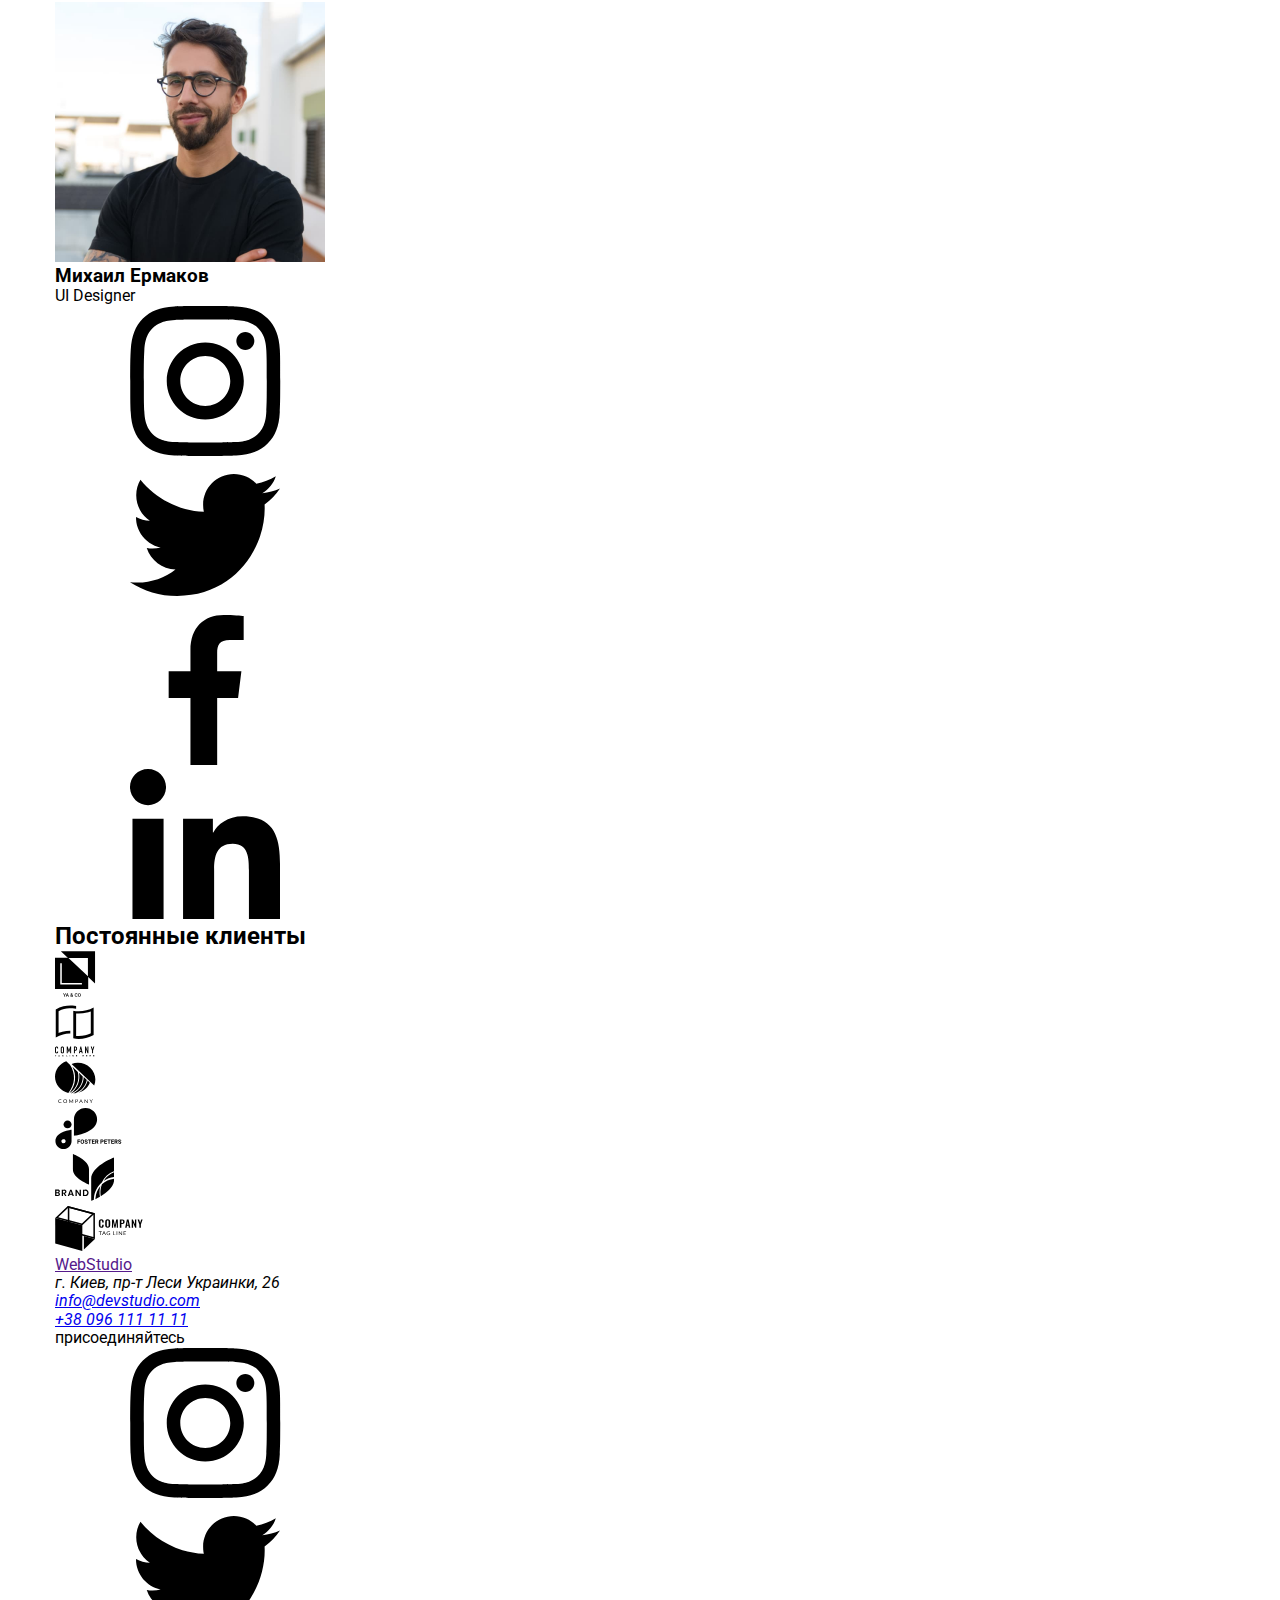
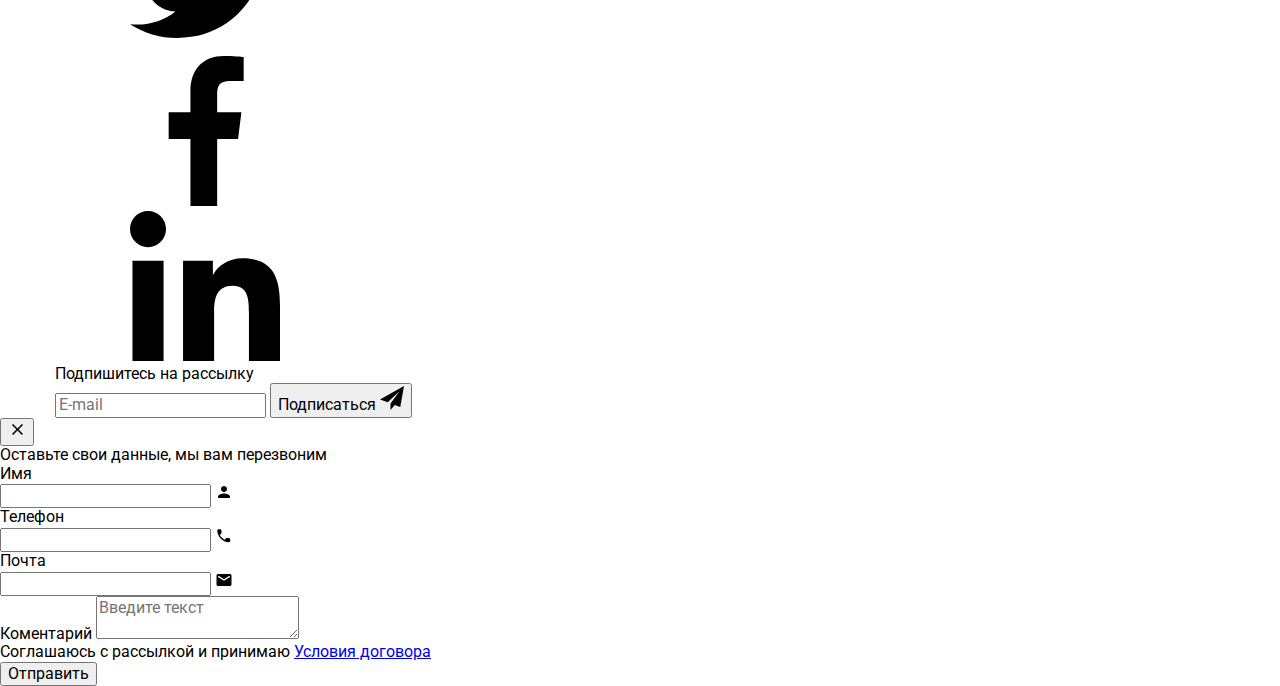
==== commit b48db9b7: "css del" ====
--- a/index.html
+++ b/index.html
@@ -584,6 +584,8 @@
       </div>
     </div>
 
+    <script src="./js/menu.js"></script>
+
     <script src="./js/modal.js"></script>
   </body>
 </html>
--- a/css/main.css
+++ b/css/main.css
@@ -1,4 +1,3 @@
-@charset "UTF-8";
 body {
   font-family: Roboto, sans-serif;
 }
@@ -44,1059 +43,4 @@
   padding-top: 94px;
   padding-bottom: 94px;
 }
-
-.header-line {
-  border-bottom: 1px solid #ececec;
-}
-
-.container.page-header {
-  display: -webkit-box;
-  display: -ms-flexbox;
-  display: flex;
-  -webkit-box-pack: justify;
-      -ms-flex-pack: justify;
-          justify-content: space-between;
-}
-
-.page-nav {
-  display: -webkit-box;
-  display: -ms-flexbox;
-  display: flex;
-  -webkit-box-align: center;
-      -ms-flex-align: center;
-          align-items: center;
-  background-color: #ffffff;
-  font-weight: 500;
-  font-size: 14px;
-  line-height: 1.14;
-  letter-spacing: 0.02em;
-  color: #212121;
-}
-
-.page-header__menu {
-  display: -webkit-box;
-  display: -ms-flexbox;
-  display: flex;
-}
-
-.page-header__item:not(:last-child) {
-  margin-right: 50px;
-}
-
-.logo {
-  margin-right: 93px;
-  font-family: Raleway;
-  color: #000000;
-  font-weight: 700;
-  font-size: 26px;
-  line-height: 1.19;
-  letter-spacing: 0.03em;
-  text-decoration: none;
-}
-
-.logo-start {
-  color: #2196f3;
-}
-
-.page-header__link {
-  position: relative;
-  bottom: 0;
-  -webkit-transition-property: color;
-  transition-property: color;
-  -webkit-transition: 250ms;
-  transition: 250ms;
-  -webkit-transition-timing-function: cubic-bezier(0.4, 0, 0.2, 1);
-          transition-timing-function: cubic-bezier(0.4, 0, 0.2, 1);
-  display: block;
-  padding-top: 32px;
-  padding-bottom: 32px;
-  text-decoration: none;
-  color: #212121;
-}
-
-.page-header__link.current {
-  color: #2196f3;
-}
-
-.page-nav__contact {
-  display: -webkit-box;
-  display: -ms-flexbox;
-  display: flex;
-  font-weight: 500;
-  font-size: 14px;
-  line-height: 1.14;
-  letter-spacing: 0.02em;
-}
-
-.page-nav__item:not(:last-child) {
-  margin-right: 50px;
-}
-
-.page-nav__link {
-  display: block;
-  padding-top: 32px;
-  padding-bottom: 32px;
-  color: #757575;
-  text-decoration: none;
-}
-
-.page-nav__ico {
-  margin-right: 10px;
-}
-
-.page-header__link:hover,
-.page-header__link:focus,
-.page-nav__link:hover,
-.page-nav__link:focus {
-  color: #2196f3;
-  fill: #2196f3;
-}
-
-.page-header__menu .page-header__link.current {
-  position: relative;
-  text-decoration: none;
-}
-
-.page-header__link.current::after {
-  position: absolute;
-  bottom: -1px;
-  content: '';
-  display: block;
-  width: 100%;
-  height: 4px;
-  border-radius: 2px;
-  -webkit-box-shadow: 0px 4px 4px rgba(0, 0, 0, 0.25);
-          box-shadow: 0px 4px 4px rgba(0, 0, 0, 0.25);
-  background-color: #2196f3;
-}
-
-.container.header {
-  display: -webkit-box;
-  display: -ms-flexbox;
-  display: flex;
-  -webkit-box-align: center;
-      -ms-flex-align: center;
-          align-items: center;
-}
-
-.header-nav {
-  display: -webkit-box;
-  display: -ms-flexbox;
-  display: flex;
-  -webkit-box-align: center;
-      -ms-flex-align: center;
-          align-items: center;
-}
-
-.button.accent {
-  color: #2196f3;
-  position: relative;
-}
-
-.hero {
-  padding-bottom: 200px;
-  padding-top: 200px;
-  background-color: #c4c4c4;
-  text-align: center;
-}
-
-.hero-title {
-  margin-top: 0;
-  margin-bottom: 30px;
-  font-weight: 900;
-  font-size: 44px;
-  line-height: 1.36;
-  letter-spacing: 0.06em;
-  color: #ffffff;
-  text-transform: uppercase;
-}
-
-.hero-btn {
-  border: 0;
-  border-radius: 4px;
-  background: #2196f3;
-  -webkit-box-shadow: 0px 4px 4px rgba(0, 0, 0, 0.15);
-          box-shadow: 0px 4px 4px rgba(0, 0, 0, 0.15);
-  border-radius: 4px;
-  cursor: pointer;
-}
-
-.hero-btn__text {
-  display: block;
-  margin-left: 32px;
-  margin-right: 32px;
-  margin-top: 10px;
-  margin-bottom: 10px;
-  font-family: Roboto;
-  font-weight: 700;
-  font-size: 16px;
-  line-height: 1.88;
-  -webkit-box-align: center;
-      -ms-flex-align: center;
-          align-items: center;
-  text-align: center;
-  letter-spacing: 0.06em;
-  color: #ffffff;
-}
-
-.overlay {
-  max-width: 1600px;
-  height: 600px;
-  margin-left: auto;
-  margin-right: auto;
-  background-position: center;
-  background-image: -webkit-gradient(linear, left top, left bottom, from(rgba(47, 48, 58, 0.4)), to(rgba(47, 48, 58, 0.4))), url(../images/hero.jpg);
-  background-image: linear-gradient(rgba(47, 48, 58, 0.4), rgba(47, 48, 58, 0.4)), url(../images/hero.jpg);
-}
-
-.special {
-  padding-top: 94px;
-  padding-bottom: 94px;
-  background-color: #ffffff;
-}
-
-.special-list {
-  display: -webkit-box;
-  display: -ms-flexbox;
-  display: flex;
-}
-
-.special-list .special-list__item:not(:last-child) {
-  margin-right: 30px;
-}
-
-.spec-container {
-  margin-bottom: 30px;
-  display: block;
-  width: 270px;
-  height: 120px;
-  background: #f5f4fa;
-}
-
-.spec-container__icon {
-  width: 70px;
-  height: 70px;
-  margin-top: 25px;
-  margin-right: 100px;
-  margin-bottom: 25px;
-  margin-left: 100px;
-}
-
-.special-title {
-  padding-bottom: 10px;
-  font-weight: 700;
-  font-size: 14px;
-  line-height: 1.14;
-  letter-spacing: 0.03em;
-  color: #212121;
-  text-transform: uppercase;
-}
-
-.special-text {
-  font-size: 14px;
-  line-height: 1.71;
-  letter-spacing: 0.03em;
-  color: #757575;
-}
-
-.doings {
-  padding-bottom: 94px;
-}
-
-.doing-list {
-  display: -webkit-box;
-  display: -ms-flexbox;
-  display: flex;
-}
-
-.doing-list__item:not(:last-child) {
-  margin-right: 30px;
-}
-
-.doing-list__item {
-  position: relative;
-}
-
-.doings-title {
-  margin-bottom: 50px;
-  font-weight: 700;
-  font-size: 36px;
-  line-height: 1.17;
-  text-align: center;
-  letter-spacing: 0.03em;
-  color: #212121;
-}
-
-.doings__thumb {
-  position: absolute;
-  bottom: 3.5px;
-  margin: 0;
-  width: 100%;
-  background-color: rgba(47, 48, 58, 0.8);
-}
-
-.doings__label {
-  margin: 0;
-  padding: 27px 82px 27px 83px;
-  font-weight: 700;
-  font-size: 14px;
-  line-height: 1.14;
-  text-align: center;
-  letter-spacing: 0.03em;
-  text-transform: uppercase;
-  text-align: center;
-  color: #ffffff;
-}
-
-.team {
-  padding-bottom: 94px;
-  padding-top: 94px;
-  background-color: #f5f4fa;
-}
-
-.team-list {
-  display: -webkit-box;
-  display: -ms-flexbox;
-  display: flex;
-}
-
-.team-list__item {
-  max-width: 270px;
-  background-color: #fff;
-  -webkit-box-shadow: 0px 1px 3px rgba(0, 0, 0, 0.12), 0px 1px 1px rgba(0, 0, 0, 0.14), 0px 2px 1px rgba(0, 0, 0, 0.2);
-          box-shadow: 0px 1px 3px rgba(0, 0, 0, 0.12), 0px 1px 1px rgba(0, 0, 0, 0.14), 0px 2px 1px rgba(0, 0, 0, 0.2);
-  border-radius: 0px 0px 4px 4px;
-}
-
-.team-list__item:not(:last-child) {
-  margin-right: 30px;
-}
-
-.team-title {
-  margin-bottom: 50px;
-  font-weight: 700;
-  font-size: 36px;
-  line-height: 1.17;
-  text-align: center;
-  letter-spacing: 0.03em;
-  color: #212121;
-}
-
-.team-list__title {
-  margin-top: 30px;
-  margin-bottom: 10px;
-  font-weight: 500;
-  font-size: 16px;
-  line-height: 1.19;
-  letter-spacing: 0.03em;
-  text-align: center;
-  color: #212121;
-}
-
-.team-list__text {
-  font-weight: 400;
-  font-size: 16px;
-  line-height: 1.19;
-  letter-spacing: 0.03em;
-  text-align: center;
-  color: #757575;
-}
-
-.social-team__list {
-  display: -webkit-box;
-  display: -ms-flexbox;
-  display: flex;
-  margin-left: 32px;
-  margin-top: 16px;
-  margin-bottom: 30px;
-  margin-right: 32px;
-}
-
-.social-team__link {
-  display: inline-block;
-  width: 44px;
-  height: 44px;
-  color: #afb1b8;
-  border-radius: 50%;
-}
-
-.social-team__link:hover,
-.social-team__link:focus {
-  background-color: #2196f3;
-  color: #ffffff;
-}
-
-.social-team__icons {
-  width: 20px;
-  height: 20px;
-  margin: 12px;
-  fill: currentColor;
-}
-
-.social-team__item:not(:last-child) {
-  margin-right: 10px;
-}
-
-.customers {
-  padding-top: 94px;
-  padding-bottom: 94px;
-}
-
-.customers-list {
-  display: -webkit-box;
-  display: -ms-flexbox;
-  display: flex;
-}
-
-.customers-title {
-  margin-bottom: 50px;
-  font-style: normal;
-  font-weight: 700;
-  font-size: 36px;
-  line-height: 42px;
-  text-align: center;
-  letter-spacing: 0.03em;
-  color: #212121;
-}
-
-.customers-list__item:not(:last-child) {
-  margin-right: 30px;
-}
-
-.customers-list__link {
-  display: -webkit-box;
-  display: -ms-flexbox;
-  display: flex;
-  -webkit-box-pack: center;
-      -ms-flex-pack: center;
-          justify-content: center;
-  -webkit-box-align: center;
-      -ms-flex-align: center;
-          align-items: center;
-  padding: 0;
-  width: 170px;
-  height: 90px;
-  border-radius: 4px;
-  border: 1px solid #afb1b8;
-  fill: #afb1b8;
-}
-
-.customers-list__link.active:hover,
-.customers-list__link.active:focus {
-  border-color: #2196f3;
-  fill: #2196f3;
-}
-
-.filter-list {
-  display: -webkit-box;
-  display: -ms-flexbox;
-  display: flex;
-  -webkit-box-pack: center;
-      -ms-flex-pack: center;
-          justify-content: center;
-  margin-bottom: 50px;
-}
-
-.filter-list__item:not(:last-child) {
-  margin-right: 8px;
-}
-
-.filter-list__btn {
-  border: 0;
-  border-radius: 4px;
-  cursor: pointer;
-  background-color: #f5f4fa;
-  font-weight: 500;
-  font-size: 16px;
-  line-height: 1.63;
-  letter-spacing: 0.03em;
-  color: #212121;
-}
-
-.filter-list__btn-text {
-  display: block;
-  margin-top: 6px;
-  margin-bottom: 6px;
-  margin-left: 22px;
-  margin-right: 22px;
-  font-family: Roboto;
-  font-weight: 500;
-  font-size: 16px;
-  line-height: 1.63;
-  text-align: center;
-  letter-spacing: 0.03em;
-}
-
-.filter-list__btn:hover,
-.filter-list__btn:focus {
-  background-color: #2196f3;
-  color: #ffffff;
-  cursor: pointer;
-  border: none;
-  -webkit-transform: translateY(-0.15em);
-          transform: translateY(-0.15em);
-  -webkit-transition: color 0.25s, background-color 0.25s;
-  transition: color 0.25s, background-color 0.25s;
-  -webkit-box-shadow: 0px 3px 1px rgba(0, 0, 0, 0.1), 0px 1px 2px rgba(0, 0, 0, 0.08), 0px 2px 2px rgba(0, 0, 0, 0.12);
-          box-shadow: 0px 3px 1px rgba(0, 0, 0, 0.1), 0px 1px 2px rgba(0, 0, 0, 0.08), 0px 2px 2px rgba(0, 0, 0, 0.12);
-}
-
-.examples {
-  display: -webkit-box;
-  display: -ms-flexbox;
-  display: flex;
-  -ms-flex-wrap: wrap;
-      flex-wrap: wrap;
-  margin-left: -30px;
-  margin-top: -30px;
-}
-
-.examples-item {
-  margin-left: 30px;
-  margin-top: 30px;
-  -ms-flex-preferred-size: calc(100% / 3 - 30px);
-      flex-basis: calc(100% / 3 - 30px);
-}
-
-.examples-link:hover,
-.examples-link:focus {
-  -webkit-box-shadow: 0px 1px 1px rgba(0, 0, 0, 0.12), 0px 4px 4px rgba(0, 0, 0, 0.06), 1px 4px 6px rgba(0, 0, 0, 0.16);
-          box-shadow: 0px 1px 1px rgba(0, 0, 0, 0.12), 0px 4px 4px rgba(0, 0, 0, 0.06), 1px 4px 6px rgba(0, 0, 0, 0.16);
-}
-
-.carts {
-  padding-top: 20px;
-  padding-right: 24px;
-  padding-bottom: 20px;
-  padding-left: 20px;
-  border-bottom: 1px solid #ececec;
-  border-left: 1px solid #ececec;
-  border-right: 1px solid #ececec;
-}
-
-.examples-link {
-  display: block;
-  text-decoration: none;
-}
-
-.examples-item .link-title {
-  font-weight: 700;
-  font-size: 18px;
-  line-height: 2;
-  letter-spacing: 0.06em;
-  color: #212121;
-}
-
-.examples-item .link-text {
-  font-size: 16px;
-  line-height: 1.88;
-  letter-spacing: 0.03em;
-  color: #757575;
-}
-
-.over-container {
-  position: relative;
-  overflow: hidden;
-}
-
-.over-portfolio {
-  width: 100%;
-  height: 100%;
-  background-color: rgba(33, 150, 243, 0.9);
-  position: absolute;
-  top: 0;
-  left: 0;
-  -webkit-transform: translateY(100%);
-          transform: translateY(100%);
-  -webkit-transition: 250ms ease;
-  transition: 250ms ease;
-  -webkit-transition: -webkit-transform 1s cubic-bezier(0.4, 0, 0.2, 1);
-  transition: -webkit-transform 1s cubic-bezier(0.4, 0, 0.2, 1);
-  transition: transform 1s cubic-bezier(0.4, 0, 0.2, 1);
-  transition: transform 1s cubic-bezier(0.4, 0, 0.2, 1), -webkit-transform 1s cubic-bezier(0.4, 0, 0.2, 1);
-}
-
-.over-text {
-  margin: 0;
-  padding: 63px 24px;
-  font-family: Roboto;
-  font-style: normal;
-  font-weight: normal;
-  font-size: 18px;
-  line-height: 1.55;
-  color: #ffffff;
-}
-
-.examples-link:hover .over-portfolio {
-  -webkit-transform: translatex(0);
-          transform: translatex(0);
-}
-
-.examples-link:focus .over-portfolio {
-  -webkit-transform: translatex(0);
-          transform: translatex(0);
-}
-
-.footer {
-  padding-top: 60px;
-  padding-bottom: 60px;
-  background-color: #2f303a;
-}
-
-.foot-line {
-  display: -webkit-box;
-  display: -ms-flexbox;
-  display: flex;
-}
-
-.logo-footer {
-  display: block;
-  margin-bottom: 20px;
-  font-family: Raleway;
-  font-weight: 700;
-  font-size: 26px;
-  line-height: 1.19;
-  letter-spacing: 0.03em;
-  text-decoration: none;
-  color: #ffffff;
-}
-
-.footer-address {
-  display: block;
-  width: 231px;
-  font-style: normal;
-  font-size: 14px;
-  line-height: 1.71;
-  letter-spacing: 0.03em;
-  color: #ffffff;
-}
-
-.footer-address a {
-  display: -webkit-box;
-  display: -ms-flexbox;
-  display: flex;
-  color: rgba(255, 255, 255, 0.6);
-  text-decoration: none;
-}
-
-.social {
-  margin-top: 12px;
-  margin-left: 70px;
-  -ms-flex-line-pack: start;
-      align-content: flex-start;
-}
-
-.ul-social {
-  margin-top: 20px;
-}
-
-.social-title {
-  font-weight: 700;
-  font-size: 14px;
-  line-height: 16px;
-  letter-spacing: 0.03em;
-  text-transform: uppercase;
-  color: #ffffff;
-}
-
-.social-list {
-  display: -webkit-box;
-  display: -ms-flexbox;
-  display: flex;
-  -webkit-box-align: center;
-      -ms-flex-align: center;
-          align-items: center;
-}
-
-.social-link {
-  display: block;
-  width: 44px;
-  height: 44px;
-  border-radius: 50%;
-  background-color: rgba(255, 255, 255, 0.1);
-}
-
-.social-link:hover,
-.social-link:focus,
-.social-icon:hover,
-.social-icon:focus {
-  background-color: #2196f3;
-}
-
-.social-icon {
-  width: 20px;
-  height: 20px;
-  margin: 12px;
-  fill: #ffffff;
-}
-
-.social-list .item:not(:last-child) {
-  margin-right: 10px;
-}
-
-/* Оформление формы в footer */
-.container.foot {
-  display: -webkit-box;
-  display: -ms-flexbox;
-  display: flex;
-  -webkit-box-align: baseline;
-      -ms-flex-align: baseline;
-          align-items: baseline;
-  -webkit-box-pack: justify;
-      -ms-flex-pack: justify;
-          justify-content: space-between;
-}
-
-.subscribe {
-  margin-left: 94px;
-  width: 570px;
-  height: 86px;
-}
-
-.subscribe p {
-  margin-top: 0;
-  margin-bottom: 20px;
-  font-family: Roboto;
-  font-style: normal;
-  font-weight: 700;
-  font-size: 14px;
-  line-height: 16px;
-  letter-spacing: 0.03em;
-  text-transform: uppercase;
-  color: #ffffff;
-}
-
-.subscribe-form {
-  display: -webkit-box;
-  display: -ms-flexbox;
-  display: flex;
-  -webkit-box-align: center;
-      -ms-flex-align: center;
-          align-items: center;
-}
-
-.subscribe-form input {
-  padding: 16px 16px;
-  min-width: 358px;
-  height: 50px;
-  color: #ffffff;
-  font-size: 16px;
-  font-weight: 400;
-  background-color: #2f303a;
-  border: 1px solid rgba(255, 255, 255, 0.3);
-  border-radius: 4px;
-}
-
-.btn-sub {
-  display: -webkit-box;
-  display: -ms-flexbox;
-  display: flex;
-  -webkit-box-align: center;
-      -ms-flex-align: center;
-          align-items: center;
-  padding: 10px 32px;
-  min-width: 200px;
-  min-height: 50px;
-  border-radius: 4px;
-  border: none;
-  cursor: pointer;
-  margin-left: 12px;
-  background-color: #2196f3;
-}
-
-.btn-sub .text {
-  display: -webkit-box;
-  display: -ms-flexbox;
-  display: flex;
-  -webkit-box-align: center;
-      -ms-flex-align: center;
-          align-items: center;
-  text-align: center;
-  font-family: Roboto;
-  font-style: normal;
-  font-weight: 700;
-  font-size: 16px;
-  line-height: 187%;
-  letter-spacing: 0.06em;
-  color: #ffffff;
-}
-
-.icon-subscribe {
-  margin-left: 10px;
-  fill: #ffffff;
-}
-
-.backdrop {
-  position: fixed;
-  top: 0px;
-  left: 0px;
-  width: 100%;
-  height: 100%;
-  background-color: rgba(0, 0, 0, 0.2);
-  opacity: 1;
-  z-index: 3;
-  -webkit-transition: opacity 250ms cubic-bezier(0.4, 0, 0.2, 1);
-  transition: opacity 250ms cubic-bezier(0.4, 0, 0.2, 1);
-}
-
-.backdrop.is-hidden {
-  visibility: hidden;
-  opacity: 0;
-  pointer-events: none;
-}
-
-.backdrop.is-hidden .modal {
-  -webkit-transform: translate(-50%, -50%) scale(1.2);
-          transform: translate(-50%, -50%) scale(1.2);
-}
-
-.modal {
-  position: absolute;
-  top: 50%;
-  left: 50%;
-  -webkit-transform: translate(-50%, -50%) scale(1);
-          transform: translate(-50%, -50%) scale(1);
-  width: 528px;
-  min-height: 581px;
-  background-color: #ffffff;
-  -webkit-box-shadow: 0px 1px 3px rgba(0, 0, 0, 0.12), 0px 1px 1px rgba(0, 0, 0, 0.14), 0px 2px 1px rgba(0, 0, 0, 0.2);
-          box-shadow: 0px 1px 3px rgba(0, 0, 0, 0.12), 0px 1px 1px rgba(0, 0, 0, 0.14), 0px 2px 1px rgba(0, 0, 0, 0.2);
-  border-radius: 4px;
-  -webkit-transition: -webkit-transform 250ms cubic-bezier(0.4, 0, 0.2, 1);
-  transition: -webkit-transform 250ms cubic-bezier(0.4, 0, 0.2, 1);
-  transition: transform 250ms cubic-bezier(0.4, 0, 0.2, 1);
-  transition: transform 250ms cubic-bezier(0.4, 0, 0.2, 1), -webkit-transform 250ms cubic-bezier(0.4, 0, 0.2, 1);
-}
-
-.modal__button-close {
-  position: absolute;
-  top: 8px;
-  right: 8px;
-  left: auto;
-  width: 30px;
-  height: 30px;
-  padding: 0;
-  display: -webkit-box;
-  display: -ms-flexbox;
-  display: flex;
-  -webkit-box-pack: center;
-      -ms-flex-pack: center;
-          justify-content: center;
-  -webkit-box-align: center;
-      -ms-flex-align: center;
-          align-items: center;
-  border: 1px solid rgba(0, 0, 0, 0.1);
-  border-radius: 50%;
-  background-color: #ffffff;
-  color: #000000;
-  -webkit-transition: color 250ms cubic-bezier(0.4, 0, 0.2, 1);
-  transition: color 250ms cubic-bezier(0.4, 0, 0.2, 1);
-}
-
-.modal__button-close:hover,
-.modal__button-close:focus {
-  color: #2196f3;
-}
-
-.modal__icon-close {
-  fill: currentColor;
-}
-
-.modal-form {
-  margin: 40px;
-}
-
-.modal-form__title {
-  font-weight: 700;
-  font-size: 20px;
-  line-height: 1.15;
-  text-align: center;
-  margin-bottom: 12px;
-  color: var(--title-text-color);
-}
-
-.modal-lable {
-  display: block;
-  margin-bottom: 10px;
-}
-
-.label-content {
-  display: block;
-  height: 14px;
-  margin-bottom: 4px;
-  font-weight: 400;
-  font-size: 12px;
-  line-height: 1.17;
-  letter-spacing: 0.01em;
-}
-
-.input-container {
-  position: relative;
-}
-
-.feedback-input,
-.modal-input {
-  width: 100%;
-  border: 1px solid rgba(33, 33, 33, 0.2);
-  -webkit-box-sizing: border-box;
-          box-sizing: border-box;
-  border-radius: 4px;
-  outline: transparent;
-}
-
-.modal-input {
-  height: 40px;
-  padding-left: 42px;
-  -webkit-transition: border-color 250ms cubic-bezier(0.4, 0, 0.2, 1);
-  transition: border-color 250ms cubic-bezier(0.4, 0, 0.2, 1);
-}
-
-.modal-input:focus {
-  border-color: #2196f3;
-}
-
-.modal-icon {
-  position: absolute;
-  left: 12px;
-  top: 50%;
-  -webkit-transform: translateY(-50%);
-          transform: translateY(-50%);
-  width: 18px;
-  height: 18px;
-  background-color: inherit;
-  fill: #000000;
-  -webkit-transition: fill 250ms cubic-bezier(0.4, 0, 0.2, 1);
-  transition: fill 250ms cubic-bezier(0.4, 0, 0.2, 1);
-}
-
-.modal-input:focus + .modal-icon {
-  fill: #2196f3;
-}
-
-.feedback-input {
-  padding: 12px 16px;
-  height: 120px;
-  resize: none;
-}
-
-.feedback-input::-webkit-input-placeholder {
-  font-weight: 400;
-  font-size: 12px;
-  line-height: 1.17;
-  letter-spacing: 0.01em;
-  color: rgba(117, 117, 117, 0.5);
-}
-
-.feedback-input:-ms-input-placeholder {
-  font-weight: 400;
-  font-size: 12px;
-  line-height: 1.17;
-  letter-spacing: 0.01em;
-  color: rgba(117, 117, 117, 0.5);
-}
-
-.feedback-input::-ms-input-placeholder {
-  font-weight: 400;
-  font-size: 12px;
-  line-height: 1.17;
-  letter-spacing: 0.01em;
-  color: rgba(117, 117, 117, 0.5);
-}
-
-.feedback-input::placeholder {
-  font-weight: 400;
-  font-size: 12px;
-  line-height: 1.17;
-  letter-spacing: 0.01em;
-  color: rgba(117, 117, 117, 0.5);
-}
-
-.feedback-input:focus {
-  border: 1px solid #2196f3;
-}
-
-.feedback-lable {
-  display: block;
-  margin-bottom: 20px;
-}
-
-.checkbox-container {
-  position: relative;
-  margin-bottom: 30px;
-  padding-left: 36px;
-}
-
-.chekbox-content {
-  height: 24px;
-  font-weight: 400;
-  font-size: 14px;
-  line-height: 1.71;
-}
-
-.modal-checkbox::after {
-  content: '';
-  position: absolute;
-  left: 12px;
-  top: 50%;
-  -webkit-transform: translateY(-50%);
-          transform: translateY(-50%);
-  display: inline-block;
-  width: 16px;
-  height: 15px;
-  background-color: #ffffff;
-  border-color: var(--title-text-color);
-  background-image: url(../images/box.svg);
-  background-size: contain;
-  background-repeat: no-repeat;
-  background-origin: border-box;
-  -webkit-transition: background-color 250ms cubic-bezier(0.4, 0, 0.2, 1), border-color 250ms cubic-bezier(0.4, 0, 0.2, 1);
-  transition: background-color 250ms cubic-bezier(0.4, 0, 0.2, 1), border-color 250ms cubic-bezier(0.4, 0, 0.2, 1);
-}
-
-.checkbox-input:focus + .modal-checkbox::after {
-  border: 2px solid #2196f3;
-  border-radius: 2px;
-  background-image: none;
-}
-
-.checkbox-input:checked + .modal-checkbox::after {
-  background-color: #2196f3;
-  background-image: url(../images/check.svg);
-  border-radius: 2px;
-  background-size: contain;
-  background-repeat: no-repeat;
-  background-origin: border-box;
-}
-
-.contract-link {
-  text-decoration: underline;
-  text-decoration-skip-ink: none;
-  color: #2196f3;
-}
-
-.modal-button {
-  display: block;
-  width: 200px;
-  height: 50px;
-  margin: 0 auto;
-  background-color: #2196f3;
-  -webkit-box-shadow: 0px 4px 4px rgba(0, 0, 0, 0.15);
-          box-shadow: 0px 4px 4px rgba(0, 0, 0, 0.15);
-  border-radius: 4px;
-  border-color: rgba(255, 255, 255, 0);
-  outline: transparent;
-  font-weight: 700;
-  font-size: 16px;
-  line-height: 1.875;
-  text-align: center;
-  letter-spacing: 0.06em;
-  color: #ffffff;
-  -webkit-transition: background-color var(--duration) var(--timing-function);
-  transition: background-color var(--duration) var(--timing-function);
-}
-
-.modal-button:focus,
-.modal-button:hover {
-  background-color: #2196f3;
-}
 /*# sourceMappingURL=main.css.map */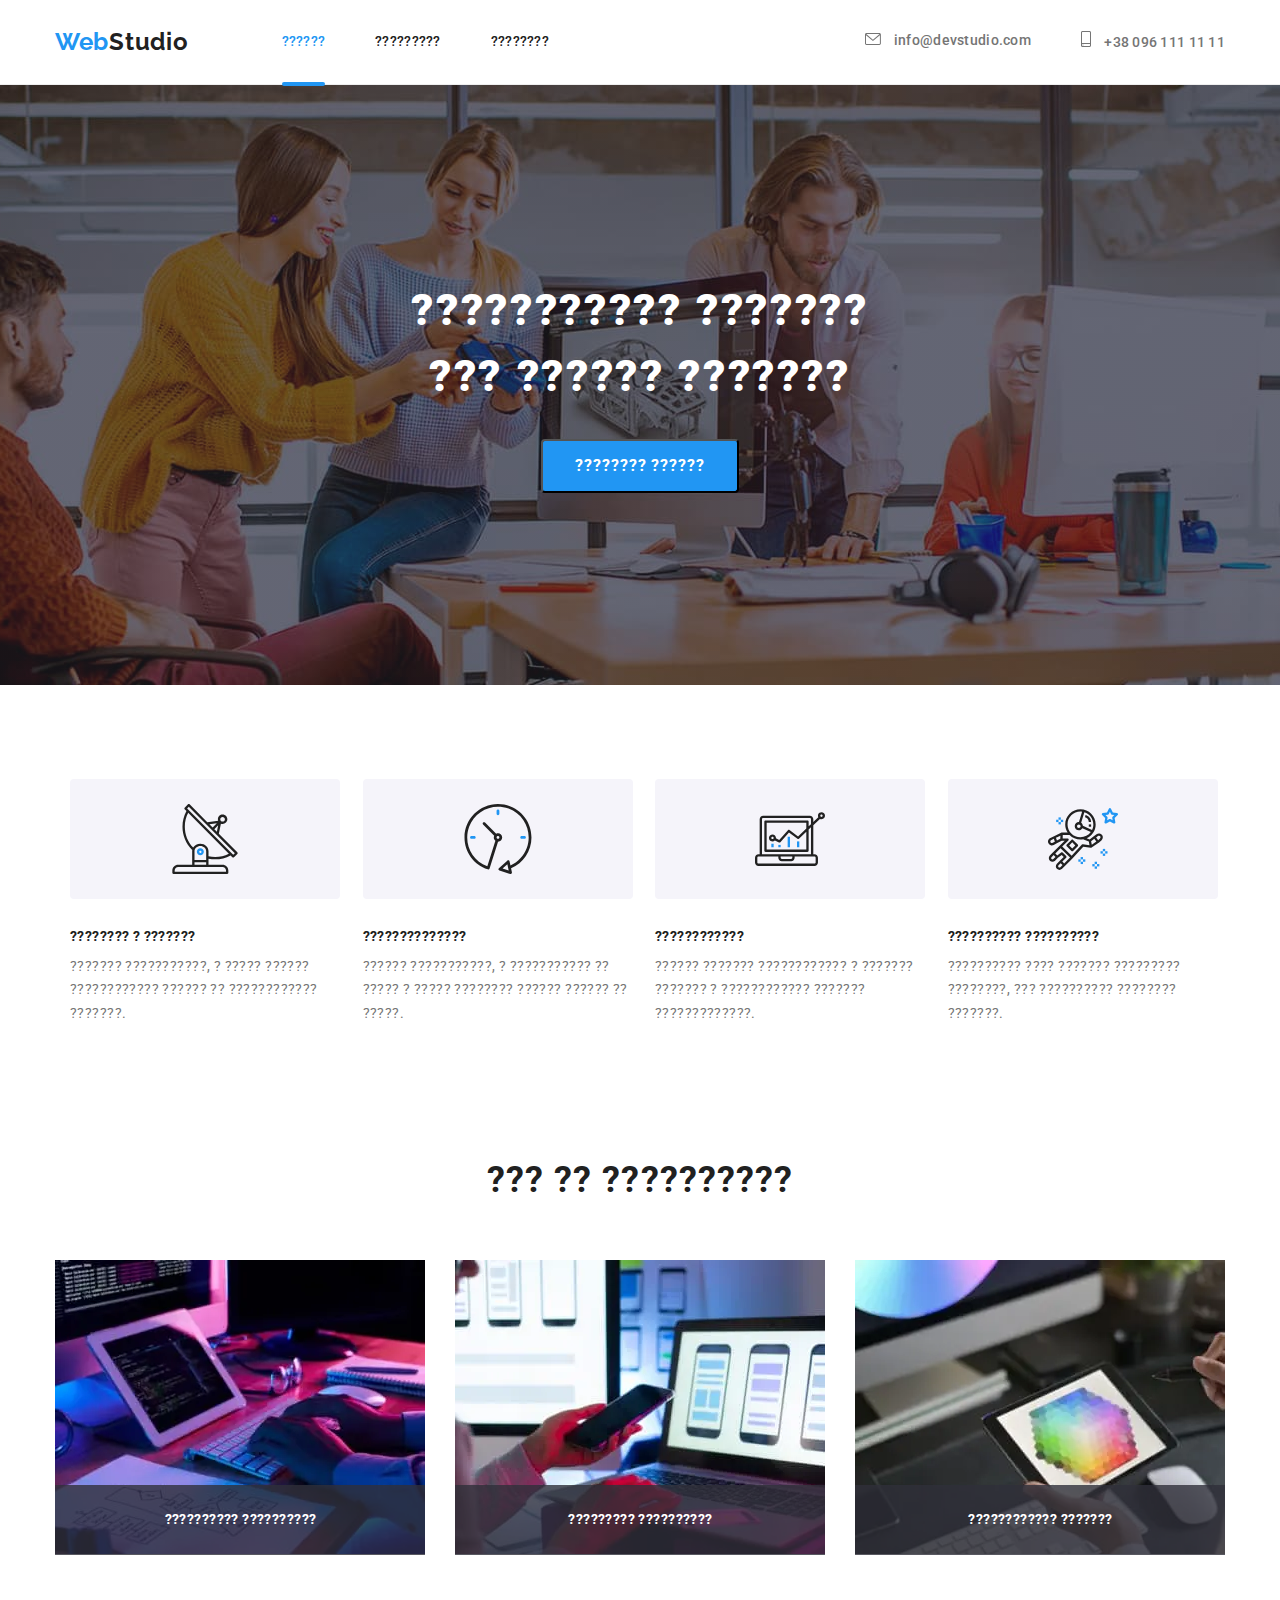
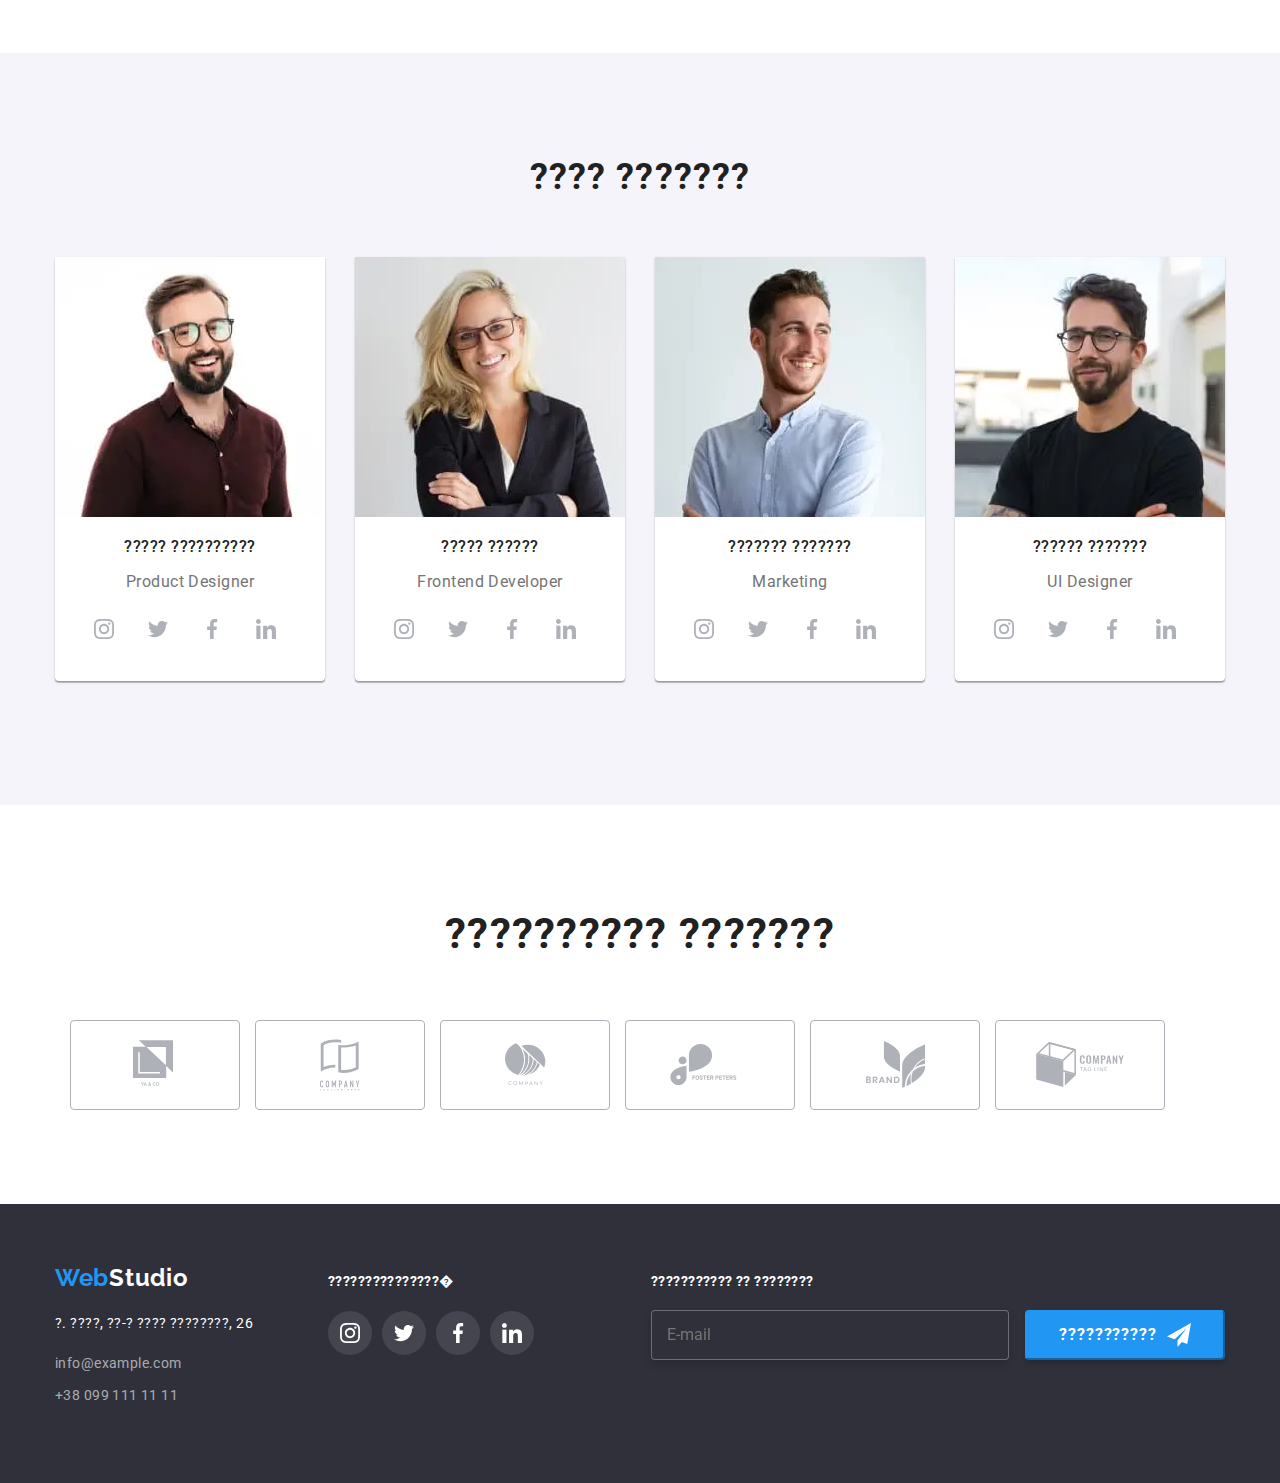
==== commit 9053c67d: "change files copy" ====
--- a/index.html
+++ b/index.html
@@ -1,591 +1,655 @@
 <!DOCTYPE html>
 <html lang="ru">
-  <head>
-    <meta charset="UTF-8" />
-    <meta name="viewport" content="width=device-width, initial-scale=1.0" />
-    <title>Главная</title>
-    <link rel="preconnect" href="https://fonts.gstatic.com" />
-    <link
-      href="https://fonts.googleapis.com/css2?family=Raleway:wght@700&family=Roboto:wght@400;500;700;900&display=swap"
-      rel="stylesheet"
-    />
-    <link
-      rel="stylesheet"
-      href="https://cdnjs.cloudflare.com/ajax/libs/modern-normalize/1.0.0/modern-normalize.min.css"
-    />
-    <link rel="stylesheet" href="./css/main.css" />
-  </head>
-  <body>
-    <header>
-      <div class="page-header container">
-        <nav class="page-nav">
-          <!-- логотип -->
-          <a class="logo" href="./index.html"
-            ><span class="logo-start">Web</span>Studio</a
-          >
-
-          <!-- Головна навігація -->
-
-          <ul class="page-header__menu">
-            <li class="page-header__item">
-              <a class="page-header__link current" href="./index.html"
-                >Студия</a
-              >
-            </li>
-            <li class="page-header__item">
-              <a class="page-header__link" href="./portfolio.html">Портфолио</a>
-            </li>
-            <li class="page-header__item">
-              <a class="page-header__link" href="./contact.html">Контакты</a>
-            </li>
-          </ul>
+<head>
+    <meta charset="UTF-8">
+    <meta name="viewport" content="width=device-width, initial-scale=1.0">
+    <title>???????</title>
+    <link rel="preconnect" href="https://fonts.gstatic.com">
+    <link href="https://fonts.googleapis.com/css2?family=Raleway:wght@700&family=Roboto:wght@400;500;700;900&display=swap" rel="stylesheet">
+    <link rel="stylesheet" href="https://cdnjs.cloudflare.com/ajax/libs/modern-normalize/1.0.0/modern-normalize.min.css">
+    <link rel="stylesheet" href="./css/main.css">
+</head>
+<body>
+
+   
+    
+    <header class="page-header">
+        <div class="container header">
+        <nav class="nav-header">
+            <div class="header-logo">
+        <a class="logo" href="#">
+            <span class="logo-web">Web</span><span class="logo-studio">Studio</span></a>
+        </div>           
+          
+        <ul class="site-nav link">
+            <li class="site-studio"><a href="#" class="current menu">??????</a></li>
+            <li class="site-studio"><a href="./portfolio.html" class="menu">?????????</a></li>
+            <li class="site-studio"><a href="./contact.html" class="menu">????????</a></li>
+        </ul>
         </nav>
 
-        <ul class="page-nav__contact">
-          <li class="page-nav__item">
-            <a class="page-nav__link" href="mailto:info@devstudio.com"
-              ><svg class="page-nav__ico" width="16" height="12">
-                <use href="./images/icon.svg#envelope"></use>
-              </svg>
-              info@devstudio.com</a
-            >
-          </li>
-
-          <li class="page-nav__item">
-            <a class="page-nav__link" href="tel:+380961111111"
-              ><svg class="page-nav__ico" width="10" height="16">
-                <use href="./images/icon.svg#smartphone"></use>
-              </svg>
-              +38 096 111 11 11</a
-            >
-          </li>
+        <ul class="contact list link">
+            <li class="contact-mail">
+                <a class="nav-contacts" href="mailto:info@devstudio.com">
+                    <svg class="svg-mail">
+                        <use href="./images/sprite.svg#icon-envelope"></use>
+                    </svg>
+                    info@devstudio.com</a>
+            </li>
+            <li class="contact-mail">
+                <a class="nav-contacts" href="tel:+380961111111">
+                    <svg class="svg-tel">
+                        <use href="./images/sprite.svg#icon-smartphone"></use>
+                    </svg>
+                    +38 096 111 11 11</a>
+            </li>
         </ul>
-      </div>
+        <button 
+            type="button" 
+            class="menu-button is-open"
+            aria-expanded="false"
+            data-menu-button>
+                <svg
+                 width="24" 
+                 height="16"
+                 aria-label="????????????? ?????????? ????"
+                >
+                    <use class="icon-cross" href="./images/sprite.svg#cross"></use>
+                    <use class="icon-menu" href="./images/sprite.svg#menu"></use>
+                </svg>
+            </button>
+            <div class="menu-container" data-menu>
+    
+             
+            <nav class="header-menu">
+                <ul class="menu-navigation link">
+                    <li class="menu-navigation">
+                        <a class="link-navigation current" href="">������</a></li>
+                    <li class="menu-navigation">
+                        <a class="link-navigation" href="./portfolio.html">���������</a></li>
+                    <li class="menu-navigation">
+                        <a class="link-navigation" href="">��������</a></li>
+                </ul>
+            </nav>
+
+            <div>
+                <ul class="menu-contacts link">
+                    <li class="menu-contacts-item">
+                        <a class="contacts-phone" href="tel:+380961111111">
+                            <span >+38 096 111 11 11</span>
+                        </a>
+                    </li>
+                    
+                    <li class="menu-contacts">
+                        <a class="contacts-mail" href="mailto:info@devstudio.com">
+                            <span>info@devstudio.com</span>
+                        </a>
+                    </li>
+                </ul>
+
+                <ul class="menu-social link">
+                    <li class="social-item">
+                        <a class="social-link" href="#">
+                            <span class="social-text">Instagram</span>
+                        </a>
+                        <span class="menu-line">|</span>
+                    </li>
+                    
+                    <li class="social-item">
+                        <a class="social-link" href="#">
+                            <span class="social-text">Twitter</span>
+                        </a>
+                        <span class="menu-line">|</span>
+                    </li>
+                    <li class="social-item">
+                        <a class="social-link" href="#">
+                            <span class="social-text">Facebook</span>
+                        </a>
+                        <span class="social-item">|</span>
+                    </li>
+                    
+                    <li class="social-item">
+                        <a class="social-link" href="#">
+                            <span class="social-text">LinkedIn</span>
+                        </a>
+                    </li>
+                </ul>
+            </div>
+            </div> 
+
+        </div>
     </header>
-
-    <main>
-      <!-- Основний текст сайту Герой -->
-      <section class="hero overlay">
+<main>
+
+    
+    
+    <section class="hero">
+        <div class="hero-text"></div>
+        <h1 class="hero-tittle">??????????? ???????<br> ??? ?????? ???????</h1>
+        <button class="hero-button" type="button" data-modal-open>???????? ??????</button>
+    </section>
+
+
+    <section class="features">
+    <div class="container">
+        <h2 class="feature-tittle visually-hidden">???? ????????????</h2>
+        <ul class="feature link">
+            <li class="feature-caption item">
+
+                <div class="icon-features">
+                    <svg class="icon">
+                        <use class="mini-icon" href="./images/sprite.svg#icon-antenna"></use>
+                    </svg>
+                </div>
+
+                <h3 class="features-subject">???????? ? ???????</h3>
+                <p class="feature-text">??????? ???????????, ? ????? ?????? ???????????? ?????? ?? ???????????? ???????.
+                </p>
+            </li>
+
+            <li class="feature-caption item">
+
+                <div class="icon-features">
+                    <svg class="icon">
+                        <use class="mini-icon" href="./images/sprite.svg#icon-clock"></use>
+                    </svg>
+                </div>
+
+                <h3 class="features-subject">??????????????</h3>
+                <p class="feature-text">?????? ???????????, ? ??????????? ?? ????? ? ????? ???????? ?????? ?????? ??
+                    ?????.</p>
+            </li>
+
+            <li class="feature-caption item">
+
+                <div class="icon-features">
+                    <svg class="icon">
+                        <use class="mini-icon" href="./images/sprite.svg#icon-diagram"></use>
+                    </svg>
+                </div>
+
+
+                <h3 class="features-subject">????????????</h3>
+                <p class="feature-text">?????? ??????? ???????????? ? ??????? ??????? ? ???????????? ???????
+                    ?????????????.</p>
+            </li>
+
+            <li class="feature-caption item">
+
+                <div class="icon-features">
+                    <svg class="icon">
+                        <use class="mini-icon" href="./images/sprite.svg#icon-astronaut"></use>
+                    </svg>
+                </div>
+
+
+                <h3 class="features-subject">?????????? ??????????</h3>
+                <p class="feature-text">?????????? ???? ??????? ????????? ????????, ??? ?????????? ???????? ???????.</p>
+            </li>
+        </ul>
+    </div>
+</section>
+
+   
+
+   
+<section class="section-work list">
+    <div class="container">
+        <h2 class="section-tittle">??? ?? ??????????</h2>
+        <ul class="work-list link">
+            
+            <li class="work-link">
+                <div class="offer">
+                    <p class="text-work">?????????? ??????????</p>
+                </div>
+                <picture>
+                    <source type="image/webp" srcset="./photo/webp/studio/desktopwwd1.webp 1x, ./photo/webp/studio/desktopwwd1@2x.webp 2x, ./photo/webp/studio/desktopwwd1@3x.webp 3x" />
+                    <source srcset="./photo/img/studio/desktopwwd1.jpg 1x, ./photo/img/studio/desktopwwd1@2x.jpg 2x, ./photo/img/studio/desktopwwd1@3x.jpg 3x" />
+                    <img src="./photo/base/ourwork/bo1x.jpg" alt="����� ����">
+                </picture>
+            </li>
+            <li class="work-link">
+                <div class="offer">
+                    <p class="text-work">????????? ??????????</p>
+                </div>
+                <picture>
+                    <source type="image/webp" srcset="./photo/webp/studio/desktopwwd2.webp 1x, ./photo/webp/studio/desktopwwd2@2x.webp 2x, ./photo/webp/studio/desktopwwd2@3x.webp 3x" />
+                    <source srcset="./photo/img/studio/desktopwwd2.jpg 1x, ./photo/img/studio/desktopwwd2@2x.jpg 2x, ./photo/img/studio/desktopwwd2@3x.jpg 3x" />
+                    <img src="./photo/base/ourwork/bo2x.jpg" alt="����������� �������">
+                </picture>
+            </li>
+            <li class="work-link">
+                <div class="offer">
+                    <p class="text-work">???????????? ???????</p>
+                </div>
+                <picture>
+                    <source type="image/webp" srcset="./photo/webp/studio/desktopwwd3.webp 1x, ./photo/webp/studio/desktopwwd3@2x.webp 2x, ./photo/webp/studio/desktopwwd3@3x.webp 3x" />
+                    <source srcset="./photo/img/studio/desktopwwd3.jpg 1x, ./photo/img/studio/desktopwwd3@2x.jpg 2x, ./photo/img/studio/desktopwwd3@3x.jpg 3x" />
+                    <img src="./photo/base/ourwork/bo3x.jpg" alt="����������� �������">
+                </picture>
+            </li>
+        </ul>
+    </div>
+</section>
+
+   
+    
+    <section class="comands">
         <div class="container">
-          <h1 class="hero-title">
-            Эффективные решения<br />
-            для вашего бизнеса
-          </h1>
-
-          <button class="hero-btn" type="button" data-modal-open>
-            <span class="hero-btn__text">Заказать услугу</span>
-          </button>
+        <h2 class="section-tittle">???? ???????</h2>
+        <ul class="section-works">
+        <li class="section-comand">
+            <picture>
+                <source srcset="./photo/webp/studio/mobileteam1.webp 1x, ./photo/webp/studio/mobileteam1@2x.webp 2x, ./photo/webp/studio/mobileteam1@3x.webp 3x" type="image/webp" media="(max-width: 767px) " />
+                <source srcset="./photo/webp/studio/tableteam1.webp 1x, ./photo/webp/studio/tableteam1@2x.webp 2x, ./photo/webp/studio/tableteam1@3x.webp 3x" type="image/webp" media="(max-width:1199px) " />
+                <source srcset="./photo/webp/studio/desktopteam1.webp 1x, ./photo/webp/studio/desktopteam1@2x.webp 2x, ./photo/webp/studio/desktopteam1@3x.webp 3x" type="image/webp" media="(min-width: 1200px) " />
+                <source srcset="./photo/img/studio/mobileteam1.jpg 1x, ./photo/img/studio/mobileteam1@2x.jpg 2x, ./photo/img/studio/mobileteam1@3x.jpg 3x" media="(max-width: 767px) " />
+                <source srcset="./photo/img/studio/tableteam1.jpg 1x, ./photo/img/studio/tableteam1@2x.jpg 2x, ./photo/img/studio/tableteam1@3x.jpg 3x" media="(max-width:1199px) " />
+                <source srcset="./photo/img/studio/desktopteam1.jpg 1x, ./photo/img/studio/desktopteam1@2x.jpg 2x, ./photo/img/studio/desktopteam1@3x.jpg 3x" media="(min-width: 1200px) " />
+                <img class="card__img " src="./photo/base/team/img1.jpg " alt="������� ��������� ">
+            </picture>
+            <div class="worker">
+            <h3 class="section-subject">????? ??????????</h3>
+            <p class="section-post">Product Designer</p>
+            <ul class="comand-social">
+                <li class="comand-item link">
+                    <a class="comand-link" href="#">
+                        <svg class="comand-icon">
+                            <use href="./images/sprite.svg#icon-instagram"></use>
+                        </svg>
+                    </a>
+                </li>
+                
+                <li class="comand-item link">
+                    <a class="comand-link" href="">
+                        <svg class="comand-icon">
+                            <use href="./images/sprite.svg#icon-twitter"></use>
+                        </svg>
+                    </a>
+                </li>
+
+                <li class="comand-item link">
+                    <a class="comand-link" href="">
+                        <svg class="comand-icon">
+                            <use href="./images/sprite.svg#icon-facebook"></use>
+                        </svg>
+                    </a>
+                </li>
+
+                <li class="comand-item link">
+                    <a class="comand-link" href="">
+                        <svg class="comand-icon">
+                            <use href="./images/sprite.svg#icon-linkedin"></use>
+                        </svg>
+                    </a>
+                </li>
+               
+            </ul>
+            </div>
+        </li>
+        <li class="section-comand">
+            <picture>
+                <source srcset="./photo/webp/studio/mobileteam2.webp 1x, ./photo/webp/studio/mobileteam2@2x.webp 2x, ./photo/webp/studio/mobileteam2@3x.webp 3x" type="image/webp" media="(max-width: 767px) " />
+                <source srcset="./photo/webp/studio/tableteam2.webp 1x, ./photo/webp/studio/tableteam2@2x.webp 2x, ./photo/webp/studio/tableteam2@3x.webp 3x" type="image/webp" media="(max-width:1199px) " />
+                <source srcset="./photo/webp/studio/desktopteam2.webp 1x, ./photo/webp/studio/desktopteam2@2x.webp 2x, ./photo/webp/studio/desktopteam2@3x.webp 3x" type="image/webp" type="image/webp" media="(min-width: 1200px) " />
+                <source srcset="./photo/img/studio/mobileteam2.jpg 1x, ./photo/img/studio/mobileteam2@2x.jpg 2x, ./photo/img/studio/mobileteam2@3x.jpg 3x" media="(max-width: 767px) " />
+                <source srcset="./photo/img/studio/tableteam2.jpg 1x, ./photo/img/studio/tableteam2@2x.jpg 2x, ./photo/img/studio/tableteam2@3x.jpg 3x" media="(max-width:1199px) " />
+                <source srcset="./photo/img/studio/desktopteam2.jpg 1x, ./photo/img/studio/desktopteam2@2x.jpg 2x, ./photo/img/studio/desktopteam2@3x.jpg 3x" media="(min-width: 1200px) " />
+                <img class="card__img " src="./photo/base/team/img1.jpg " alt="������� ��������� ">
+            </picture>
+            <div class="worker">
+            <h3 class="section-subject">????? ??????</h3>
+            <p class="section-post">Frontend Developer</p>
+            <ul class="comand-social">
+                <li class="comand-item link">
+                    <a class="comand-link" href="">
+                        <svg class="comand-icon">
+                            <use href="./images/sprite.svg#icon-instagram"></use>
+                        </svg>
+                    </a>
+                </li>
+            
+                <li class="comand-item link">
+                    <a class="comand-link" href="">
+                        <svg class="comand-icon">
+                            <use href="./images/sprite.svg#icon-twitter"></use>
+                        </svg>
+                    </a>
+                </li>
+            
+                <li class="comand-item link">
+                    <a class="comand-link" href="">
+                        <svg class="comand-icon">
+                            <use href="./images/sprite.svg#icon-facebook"></use>
+                        </svg>
+                    </a>
+                </li>
+            
+                <li class="comand-item link">
+                    <a class="comand-link" href="">
+                        <svg class="comand-icon">
+                            <use href="./images/sprite.svg#icon-linkedin"></use>
+                        </svg>
+                    </a>
+                </li>
+            
+            </ul>
+            
+            </div>
+        </li>
+        <li class="section-comand">
+            <picture>
+                <source type="image/webp" srcset="./photo/webp/studio/mobileteam3.webp 1x, ./photo/webp/studio/mobileteam3@2x.webp 2x, ./photo/webp/studio/mobileteam3@3x.webp 3x" media="(max-width: 767px) " />
+                <source type="image/webp" srcset="./photo/webp/studio/tableteam3.webp 1x, ./photo/webp/studio/tableteam3@2x.webp 2x, ./photo/webp/studio/tableteam3@3x.webp 3x " media="(max-width:1199px) " />
+                <source type="image/webp" srcset="./photo/webp/studio/desktopteam3.webp 1x, ./photo/webp/studio/desktopteam3@2x.webp 2x, ./photo/webp/studio/desktopteam3@3x.webp 3x" type="image/webp" media="(min-width: 1200px) " />
+                <source srcset="./photo/img/studio/mobileteam3.jpg 1x, ./photo/img/studio/mobileteam3@2x.jpg 2x, ./photo/img/studio/mobileteam3@3x.jpg 3x" media="(max-width: 767px) " />
+                <source srcset="./photo/img/studio/tableteam3.jpg 1x, ./photo/img/studio/tableteam3@2x.jpg 2x, ./photo/img/studio/tableteam3@3x.jpg 3x" media="(max-width:1199px) " />
+                <source srcset="./photo/img/studio/desktopteam3.jpg 1x, ./photo/img/studio/desktopteam3@2x.jpg 2x, ./photo/img/studio/desktopteam3@3x.jpg 3x" media="(min-width: 1200px) " />
+                <img class="card__img " src="./photo/base/team/img2.jpg " alt="������� ��������� ">
+            </picture>
+            <div class="worker">
+            <h3 class="section-subject">??????? ???????</h3>
+            <p class="section-post">Marketing</p>
+            <ul class="comand-social">
+                <li class="comand-item link">
+                    <a class="comand-link" href="">
+                        <svg class="comand-icon">
+                            <use href="./images/sprite.svg#icon-instagram"></use>
+                        </svg>
+                    </a>
+                </li>
+            
+                <li class="comand-item link">
+                    <a class="comand-link" href="">
+                        <svg class="comand-icon">
+                            <use href="./images/sprite.svg#icon-twitter"></use>
+                        </svg>
+                    </a>
+                </li>
+            
+                <li class="comand-item link">
+                    <a class="comand-link" href="">
+                        <svg class="comand-icon">
+                            <use href="./images/sprite.svg#icon-facebook"></use>
+                        </svg>
+                    </a>
+                </li>
+            
+                <li class="comand-item link">
+                    <a class="comand-link" href="">
+                        <svg class="comand-icon">
+                            <use href="./images/sprite.svg#icon-linkedin"></use>
+                        </svg>
+                    </a>
+                </li>
+            
+            </ul>
+            </div>
+        </li>
+        <li class="section-comand">
+            <picture>
+                <source srcset="./photo/webp/studio/mobileteam4.webp 1x, ./photo/webp/studio/mobileteam4@2x.webp 2x, ./photo/webp/studio/mobileteam4@3x.webp 3x" type="image/webp" media="(max-width: 767px) " />
+                <source srcset="./photo/webp/studio/tableteam4.webp 1x, ./photo/webp/studio/tableteam4@2x.webp 2x, ./photo/webp/studio/tableteam4@3x.webp 3x" type="image/webp" media="(max-width:1199px) " />
+                <source srcset="./photo/webp/studio/desktopteam4.webp 1x, ./photo/webp/studio/desktopteam4@2x.webp 2x, ./photo/webp/studio/desktopteam4@3x.webp 3x" type="image/webp" media="(min-width: 1200px) " />
+                <source srcset="./photo/img/studio/mobileteam4.jpg 1x, ./photo/img/studio/mobileteam4@2x.jpg 2x, ./photo/img/studio/mobileteam4@3x.jpg 3x" media="(max-width: 767px) " />
+                <source srcset="./photo/img/studio/tableteam4.jpg 1x, ./photo/img/studio/tableteam4@2x.jpg 2x, ./photo/img/studio/tableteam4@3x.jpg 3x" media="(max-width:1199px) " />
+                <source srcset="./photo/img/studio/desktopteam4.jpg 1x, ./photo/img/studio/desktopteam4@2x.jpg 2x, ./photo/img/studio/desktopteam4@3x.jpg 3x" media="(min-width: 1200px) " />
+                <img class="card__img " src="./photo/base/team/img3.jpg " alt="������� ��������� ">
+            </picture>
+            <div class="worker">
+            <h3 class="section-subject">?????? ???????</h3>
+            <p class="section-post">UI Designer</p>
+            <ul class="comand-social">
+                <li class="comand-item link">
+                    <a class="comand-link" href="">
+                        <svg class="comand-icon">
+                            <use href="./images/sprite.svg#icon-instagram"></use>
+                        </svg>
+                    </a>
+                </li>
+            
+                <li class="comand-item link">
+                    <a class="comand-link" href="">
+                        <svg class="comand-icon">
+                            <use href="./images/sprite.svg#icon-twitter"></use>
+                        </svg>
+                    </a>
+                </li>
+            
+                <li class="comand-item link">
+                    <a class="comand-link" href="">
+                        <svg class="comand-icon">
+                            <use href="./images/sprite.svg#icon-facebook"></use>
+                        </svg>
+                    </a>
+                </li>
+            
+                <li class="comand-item link">
+                    <a class="comand-link" href="">
+                        <svg class="comand-icon">
+                            <use href="./images/sprite.svg#icon-linkedin"></use>
+                        </svg>
+                    </a>
+                </li>
+            
+            </ul>
+            </div>
+        </li>
+        </ul>
         </div>
-      </section>
-
-      <!-- Особливості вебстудії -->
-      <section class="special">
-        <div class="container">
-          <ul class="special-list">
-            <li class="special-list__item">
-              <div class="spec-container">
-                <svg class="spec-container__icon">
-                  <use href="./images/icon.svg#antenna"></use>
+        </section>
+
+       
+    
+        <section class="section-client">
+            <div class="container">
+            <h3 class="regular-customers">?????????? ???????</h3>
+            <ul class="work-list link">
+                <li class="logotype-link">
+                    <a class="link-client" href="#">
+                        <svg class="logo-one">
+                            <use href="./images/sprite.svg#icon-logo-one"></use>
+                        </svg>
+                    </a>
+                </li>
+                <li class="logotype-link">
+                    <a class="link-client" href="#">
+                        <svg class="logo-two">
+                            <use href="./images/sprite.svg#icon-logo-two"></use>
+                        </svg>
+                    </a>
+                </li>
+                <li class="logotype-link">
+                    <a class="link-client" href="#">
+                        <svg class="logo-three">
+                            <use href="./images/sprite.svg#icon-logo-three"></use>
+                        </svg>
+                    </a>
+                </li>
+                <li class="logotype-link">
+                    <a class="link-client" href="#">
+                        <svg class="logo-four">
+                            <use href="./images/sprite.svg#icon-logo-four"></use>
+                        </svg>
+                    </a>
+                </li>
+                <li class="logotype-link">
+                    <a class="link-client" href="#">
+                        <svg class="logo-five">
+                            <use href="./images/sprite.svg#icon-logo-five"></use>
+                        </svg>
+                    </a>
+                </li>
+                <li class="logotype-link">
+                    <a class="link-client" href="#">
+                        <svg class="logo-six">
+                            <use href="./images/sprite.svg#icon-logo-six"></use>
+                        </svg>
+                    </a>
+                </li>
+            </ul>
+            </div>
+        </section>
+</main>
+   
+    
+    <footer>
+        <div class="container footer">
+            <div class="footer-item">
+                <div class="footer-logo">
+                    <a class="logo-link" href="#">
+                        <span class="logo-web">Web</span><span class="logo">Studio</span></a>
+    
+                    <address class="address">
+                        ?. ????, ??-? ???? ????????, 26
+                    </address>
+    
+                    <ul class="contact-item">
+                        <li class="contact-link"><a class="contact-mailto"
+                                href="mailto:info@example.com">info@example.com</a>
+                        </li>
+                        <li class="contact-link tel"><a class="contact-tel" href="tel:+380991111111">+38 099 111 11 11</a> </li>
+                    </ul>
+                </div>
+    
+                <div class="footer-social">
+                    <p class="footer-text">???????????????�</p>
+    
+                    <ul class="comand-social footer">
+                        <li class="comand-item link">
+                            <a class="comand-link footer" href="">
+                                <svg class="comand-icon">
+                                    <use href="./images/sprite.svg#icon-instagram"></use>
+                                </svg>
+                            </a>
+                        </li>
+    
+                        <li class="comand-item link">
+                            <a class="comand-link footer" href="">
+                                <svg class="comand-icon">
+                                    <use href="./images/sprite.svg#icon-twitter"></use>
+                                </svg>
+                            </a>
+                        </li>
+    
+                        <li class="comand-item link">
+                            <a class="comand-link footer" href="">
+                                <svg class="comand-icon">
+                                    <use href="./images/sprite.svg#icon-facebook"></use>
+                                </svg>
+                            </a>
+                        </li>
+    
+                        <li class="comand-item link">
+                            <a class="comand-link footer" href="">
+                                <svg class="comand-icon">
+                                    <use href="./images/sprite.svg#icon-linkedin"></use>
+                                </svg>
+                            </a>
+                        </li>
+    
+                    </ul>
+                </div>
+
+                <div class="subscribe">
+                    <p class="tex-subscribe">??????????? ?? ????????</p>
+                    <label for="mail" class="form-label pos">
+                    <input class="input-subscribe" type="mail" name="mail" id="mail" placeholder="E-mail"/>
+                <button class="subscribe-btn " aria-label="subscribe"> 
+                    <div class="subscribe-btn__label "> 
+                        <span class="subscribe-btn__title " >???????????</span>
+                        <svg class="subscribe-btn__svg " width="24px " height="24px ">
+                        <use href="./images/sprite.svg#icon-telegram"></use></svg>
+                    </div>
+                </button>
+                </div>
+        </div>
+    </footer>
+    <div class="backdrop is-hidden" data-modal>
+        <div class="modal">
+            <button class="modal-button" data-modal-close><div class="closed">&#10006;</div></button>
+            
+
+            <div class=""></div>
+            <form class="form-modal">
+            <p class="text-modal">???????? ???? ??????, ?? ??? ??????????</p>
+
+            
+                <label for="name" class="form-label use">
+                    <span class="name-modal">???</span>
+                <div class="cont">
+                        <input class="form-input" type="name" name="name" id="name" />
+                        <svg class="input-image">
+                            <use href="./images/sprite.svg#icon-men"></use>
+                        </svg>
+                </div>
+                </label>
+                
+            
+                <label for="tel" class="form-label use">
+                    <span class="name-modal">???????</span>    
+                <div class="cont">
+                <input class="form-input" type="tel" name="tel" id="tel" />
+                <svg class="input-image">
+                    <use href="./images/sprite.svg#icon-phone"></use>
                 </svg>
-              </div>
-              <h3 class="special-title">Внимание к деталям</h3>
-              <p class="special-text">
-                Идейные соображения, а также начало повседневной работы по
-                формированию позиции.
-              </p>
-            </li>
-
-            <li class="special-list__item">
-              <div class="spec-container">
-                <svg class="spec-container__icon">
-                  <use href="./images/icon.svg#clock"></use>
-                </svg>
-              </div>
-              <h3 class="special-title">Пунктуальность</h3>
-              <p class="special-text">
-                Задача организации, в особенности же рамки и место обучения
-                кадров влечет за собой.
-              </p>
-            </li>
-
-            <li class="special-list__item">
-              <div class="spec-container">
-                <svg class="spec-container__icon">
-                  <use href="./images/icon.svg#diagram"></use>
-                </svg>
-              </div>
-              <h3 class="special-title">Планирование</h3>
-              <p class="special-text">
-                Равным образом консультация с широким активом в значительной
-                степени обуславливает.
-              </p>
-            </li>
-
-            <li class="special-list__item">
-              <div class="spec-container">
-                <svg class="spec-container__icon">
-                  <use href="./images/icon.svg#astronaut"></use>
-                </svg>
-              </div>
-              <h3 class="special-title">Современные технологии</h3>
-              <p class="special-text">
-                Значимость этих проблем настолько очевидна, что реализация
-                плановых заданий.
-              </p>
-            </li>
-          </ul>
-        </div>
-      </section>
-
-      <!-- Чим ми займаємось -->
-      <section class="doings">
-        <div class="container">
-          <h2 class="doings-title">Чем мы занимаемся</h2>
-
-          <ul class="doing-list">
-            <li class="doing-list__item">
-              <img
-                src="./images/todo1.jpg"
-                alt="Людина працює за компом"
-                width="370"
-              />
-              <div class="doings__thumb">
-                <p class="doings__label">Десктопные приложения</p>
-              </div>
-            </li>
-            <li class="doing-list__item">
-              <img
-                src="./images/todo2.jpg"
-                alt="Людина з телефоном у руці за ноутом"
-                width="370"
-              />
-              <div class="doings__thumb">
-                <p class="doings__label">Мобильные приложения</p>
-              </div>
-            </li>
-            <li class="doing-list__item">
-              <img
-                src="./images/todo3.jpg"
-                alt="Людина з планшетом у руці"
-                width="370"
-              />
-              <div class="doings__thumb">
-                <p class="doings__label">Дизайнерские решения</p>
-              </div>
-            </li>
-          </ul>
-        </div>
-      </section>
-
-      <!-- Наша команда  -->
-      <section class="team">
-        <div class="container">
-          <h2 class="team-title">Наша команда</h2>
-
-          <ul class="team-list">
-            <li class="team-list__item">
-              <img
-                src="./images/igor.jpg"
-                alt="фото чоловіка Игорь Демьяненко"
-                width="270"
-              />
-              <h3 class="team-list__title">Игорь Демьяненко</h3>
-              <p class="team-list__text">Product Designer</p>
-              <div class="social-team">
-                <ul class="social-team__list">
-                  <li class="social-team__item">
-                    <a class="social-team__link" href="">
-                      <svg class="social-team__icons">
-                        <use href="./images/icon.svg#instagram1"></use>
-                      </svg>
-                    </a>
-                  </li>
-                  <li class="social-team__item">
-                    <a class="social-team__link" href="">
-                      <svg class="social-team__icons">
-                        <use href="./images/icon.svg#twitter1"></use>
-                      </svg>
-                    </a>
-                  </li>
-                  <li class="social-team__item">
-                    <a class="social-team__link" href="">
-                      <svg class="social-team__icons">
-                        <use href="./images/icon.svg#facebook1"></use>
-                      </svg>
-                    </a>
-                  </li>
-                  <li class="social-team__item">
-                    <a class="social-team__link" href="">
-                      <svg class="social-team__icons">
-                        <use href="./images/icon.svg#linkedin1"></use>
-                      </svg>
-                    </a>
-                  </li>
-                </ul>
-              </div>
-            </li>
-
-            <li class="team-list__item">
-              <img
-                src="./images/olga.jpg"
-                alt="фото жінки Ольга Репина"
-                width="270"
-              />
-              <h3 class="team-list__title">Ольга Репина</h3>
-              <p class="team-list__text">Frontend Developer</p>
-              <div class="social-team">
-                <ul class="social-team__list">
-                  <li class="social-team__item">
-                    <a class="social-team__link" href="">
-                      <svg class="social-team__icons">
-                        <use href="./images/icon.svg#instagram1"></use>
-                      </svg>
-                    </a>
-                  </li>
-                  <li class="social-team__item">
-                    <a class="social-team__link" href="">
-                      <svg class="social-team__icons">
-                        <use href="./images/icon.svg#twitter1"></use>
-                      </svg>
-                    </a>
-                  </li>
-                  <li class="social-team__item">
-                    <a class="social-team__link" href="">
-                      <svg class="social-team__icons">
-                        <use href="./images/icon.svg#facebook1"></use>
-                      </svg>
-                    </a>
-                  </li>
-                  <li class="social-team__item">
-                    <a class="social-team__link" href="">
-                      <svg class="social-team__icons">
-                        <use href="./images/icon.svg#linkedin1"></use>
-                      </svg>
-                    </a>
-                  </li>
-                </ul>
-              </div>
-            </li>
-
-            <li class="team-list__item">
-              <img
-                src="./images/nick.jpg"
-                alt="фото чоловіка Николай Тарасов"
-                width="270"
-              />
-              <h3 class="team-list__title">Николай Тарасов</h3>
-              <p class="team-list__text">Marketing</p>
-              <div class="social-team">
-                <ul class="social-team__list">
-                  <li class="social-team__item">
-                    <a class="social-team__link" href="">
-                      <svg class="social-team__icons">
-                        <use href="./images/icon.svg#instagram1"></use>
-                      </svg>
-                    </a>
-                  </li>
-                  <li class="social-team__item">
-                    <a class="social-team__link" href="">
-                      <svg class="social-team__icons">
-                        <use href="./images/icon.svg#twitter1"></use>
-                      </svg>
-                    </a>
-                  </li>
-                  <li class="social-team__item">
-                    <a class="social-team__link" href="">
-                      <svg class="social-team__icons">
-                        <use href="./images/icon.svg#facebook1"></use>
-                      </svg>
-                    </a>
-                  </li>
-                  <li class="social-team__item">
-                    <a class="social-team__link" href="">
-                      <svg class="social-team__icons">
-                        <use href="./images/icon.svg#linkedin1"></use>
-                      </svg>
-                    </a>
-                  </li>
-                </ul>
-              </div>
-            </li>
-
-            <li class="team-list__item">
-              <img
-                src="./images/misha.jpg"
-                alt="фото чоловіка Михаил Ермаков"
-                width="270"
-              />
-              <h3 class="team-list__title">Михаил Ермаков</h3>
-              <p class="team-list__text">UI Designer</p>
-              <div class="social-team">
-                <ul class="social-team__list">
-                  <li class="social-team__item">
-                    <a class="social-team__link" href="">
-                      <svg class="social-team__icons">
-                        <use href="./images/icon.svg#instagram1"></use>
-                      </svg>
-                    </a>
-                  </li>
-                  <li class="social-team__item">
-                    <a class="social-team__link" href="">
-                      <svg class="social-team__icons">
-                        <use href="./images/icon.svg#twitter1"></use>
-                      </svg>
-                    </a>
-                  </li>
-                  <li class="social-team__item">
-                    <a class="social-team__link" href="">
-                      <svg class="social-team__icons">
-                        <use href="./images/icon.svg#facebook1"></use>
-                      </svg>
-                    </a>
-                  </li>
-                  <li class="social-team__item">
-                    <a class="social-team__link" href="">
-                      <svg class="social-team__icons">
-                        <use href="./images/icon.svg#linkedin1"></use>
-                      </svg>
-                    </a>
-                  </li>
-                </ul>
-              </div>
-            </li>
-          </ul>
-        </div>
-      </section>
-
-      <!-- Наші клієнти -->
-      <section class="customers">
-        <div class="container">
-          <h2 class="customers-title">Постоянные клиенты</h2>
-
-          <ul class="customers-list">
-            <li class="customers-list__item">
-              <a class="customers-list__link active" href="">
-                <svg
-                  class="customers-list__icons active"
-                  width="44.27"
-                  height="49.23"
-                >
-                  <use href="./images/icon.svg#logo1"></use>
-                </svg>
-              </a>
-            </li>
-            <li class="customers-list__item">
-              <a class="customers-list__link active" href="">
-                <svg
-                  class="customers-list__icons active"
-                  width="40"
-                  height="52"
-                >
-                  <use href="./images/icon.svg#logo2"></use>
-                </svg>
-              </a>
-            </li>
-            <li class="customers-list__item">
-              <a class="customers-list__link active" href="">
-                <svg
-                  class="customers-list__icons active"
-                  width="41"
-                  height="42.6"
-                >
-                  <use href="./images/icon.svg#logo3"></use>
-                </svg>
-              </a>
-            </li>
-            <li class="customers-list__item">
-              <a class="customers-list__link active" href="">
-                <svg
-                  class="customers-list__icons active"
-                  width="79.66"
-                  height="42.02"
-                >
-                  <use href="./images/icon.svg#logo4"></use>
-                </svg>
-              </a>
-            </li>
-            <li class="customers-list__item">
-              <a class="customers-list__link active" href="">
-                <svg
-                  class="customers-list__icons active"
-                  width="59"
-                  height="47"
-                >
-                  <use href="./images/icon.svg#logo5"></use>
-                </svg>
-              </a>
-            </li>
-            <li class="customers-list__item">
-              <a class="customers-list__link active" href="">
-                <svg
-                  class="customers-list__icons active"
-                  width="88.48"
-                  height="45.44"
-                >
-                  <use href="./images/icon.svg#logo6"></use>
-                </svg>
-              </a>
-            </li>
-          </ul>
-        </div>
-      </section>
-    </main>
-
-    <!-- Підвал  -->
-    <footer class="footer">
-      <div class="container foot">
-        <div class="foot-line">
-          <div class="address-container">
-            <a class="logo-footer" href=""
-              ><span class="logo-start">Web</span>Studio</a
-            >
-            <address class="footer-address">
-              <p>г. Киев, пр-т Леси Украинки, 26</p>
-              <p>
-                <a class="footer-address-link" href="mailto:info@devstudio.com"
-                  >info@devstudio.com</a
-                >
-              </p>
-              <p>
-                <a class="footer-address-link" href="tel:+380961111111"
-                  >+38 096 111 11 11</a
-                >
-              </p>
-            </address>
-          </div>
-
-          <div class="social">
-            <div class="social-span">
-              <span class="social-title">присоединяйтесь</span>
+                </div>
+                </label>
+
+            
+                <label for="mail" class="form-label use">
+                    <span class="name-modal">?????</span> 
+                <div class="cont">
+                   <input class="form-input" type="mail" name="mail" id="mail" />
+                    <svg class="input-image">
+                        <use href="./images/sprite.svg#icon-envel"></use>
+                    </svg>
+                </div>
+                </label>
+
+           
+                <label for="comment">
+                    <span class="name-modal">???????????</span>
+                </label>
+                <textarea class="textarea" name="comment" id="comment" rows="3" placeholder="??????? ?????"></textarea>
+          
+            
+          
+            
+                <div class="chekbox">
+                    <label for="text" class="chek-mark">
+                    <input class="form-checkbox visually-hidden"
+                     class="form-input"
+                      type="checkbox" 
+                      name="" 
+                      value="text"
+                       id="text"/>
+                    <svg class="vector">
+                        <use href="./images/sprite.svg#icon-vector"></use>
+                    </svg>
+                    <span class="modal-form">
+                         ?????????? ? ????????? ? ????????
+                        <a class="agreement">??????? ????????</a>
+                    </span>
+                       
+                        
+                    </label>                  
+                    </div>
+           
+            <div class="buttom">
+            <button class="button-send" type="submit">
+                <span class="send">?????????</span></button>
+            </form>
             </div>
-            <div class="ul-social">
-              <ul class="social-list">
-                <li class="item">
-                  <a class="social-link" href="">
-                    <svg class="social-icon">
-                      <use href="./images/icon.svg#instagram1"></use>
-                    </svg>
-                  </a>
-                </li>
-                <li class="item">
-                  <a class="social-link" href="">
-                    <svg class="social-icon">
-                      <use href="./images/icon.svg#twitter1"></use>
-                    </svg>
-                  </a>
-                </li>
-                <li class="item">
-                  <a class="social-link" href="">
-                    <svg class="social-icon">
-                      <use href="./images/icon.svg#facebook1"></use>
-                    </svg>
-                  </a>
-                </li>
-                <li class="item">
-                  <a class="social-link" href="">
-                    <svg class="social-icon">
-                      <use href="./images/icon.svg#linkedin1"></use>
-                    </svg>
-                  </a>
-                </li>
-              </ul>
-            </div>
-          </div>
-        </div>
-
-        <div class="subscribe">
-          <p>Подпишитесь на рассылку</p>
-
-          <form class="subscribe-form">
-            <input type="email" name="mail" placeholder="E-mail" />
-
-            <button type="submit" class="btn-sub">
-              <span class="text">Подписаться</span>
-              <svg class="icon-subscribe" width="24" height="24">
-                <use href="./images/icon.svg#iconsend"></use>
-              </svg>
-            </button>
-          </form>
-        </div>
-      </div>
-    </footer>
-
-    <!-- Модальне вікно -->
-    <div class="backdrop is-hidden" data-modal>
-      <div class="modal">
-        <button class="modal__button-close" data-modal-close>
-          <svg class="modal__icon-close" width="18" height="18">
-            <use href="./images/icon.svg#icon-close"></use>
-          </svg>
-        </button>
-
-        <form class="modal-form">
-          <p class="modal-form__title">
-            Оставьте свои данные, мы вам перезвоним
-          </p>
-
-          <label class="modal-lable">
-            <span class="label-content">Имя</span>
-            <div class="input-container">
-              <input type="text" name="name" class="modal-input" />
-              <svg class="modal-icon" width="18" height="18">
-                <use href="./images/icon.svg#personblack"></use>
-              </svg>
-            </div>
-          </label>
-
-          <label class="modal-lable">
-            <span class="label-content">Телефон</span>
-            <div class="input-container">
-              <input type="tel" name="phone_number" class="modal-input" />
-              <svg class="modal-icon" width="18" height="18">
-                <use href="./images/icon.svg#phoneblack"></use>
-              </svg>
-            </div>
-          </label>
-
-          <label class="modal-lable">
-            <span class="label-content">Почта</span>
-            <div class="input-container">
-              <input type="email" name="email" class="modal-input" />
-              <svg class="modal-icon" width="18" height="18">
-                <use href="./images/icon.svg#emailblack"></use>
-              </svg>
-            </div>
-          </label>
-
-          <label class="feedback-lable">
-            <span class="label-content">Коментарий</span>
-            <textarea
-              name="feedback"
-              class="feedback-input"
-              placeholder="Введите текст"
-            ></textarea>
-          </label>
-
-          <div class="checkbox-container">
-            <input
-              type="checkbox"
-              name="consent"
-              value="consent"
-              class="checkbox-input visually-hidden"
-              id="checkbox"
-            />
-            <label class="modal-checkbox" for="checkbox">
-              <span class="chekbox-content"
-                >Соглашаюсь с рассылкой и принимаю
-                <a href="#" class="contract-link">Условия договора</a></span
-              >
-            </label>
-          </div>
-
-          <button type="submit" class="modal-button">Отправить</button>
-        </form>
-      </div>
+            
+      
+        
     </div>
-
+    </div>
+    
+    <script src="./js/modal.js"></script>
     <script src="./js/menu.js"></script>
-
-    <script src="./js/modal.js"></script>
-  </body>
+   
+</body>
 </html>
+<!--role="group"-->--- a/css/main.css
+++ b/css/main.css
@@ -1,46 +1,1886 @@
 body {
-  font-family: Roboto, sans-serif;
+  font-family: "Raleway", sans-serif;
+  font-family: "Roboto", sans-serif;
+  color: #212121;
+}
+
+main {
+  background: #ffffff;
+}
+
+header {
+  background-color: #ffffff;
+  border-bottom: 1px solid #eeeeee;
+}
+
+.link {
+  list-style: none;
+  text-decoration: none;
+  padding: 0;
+  margin: 0;
+}
+
+.visually-hidden {
+  position: absolute;
+  clip: rect(0 0 0 0);
+  width: 1px;
+  height: 1px;
+  margin: 1px;
+}
+
+a {
+  text-decoration: none;
 }
 
 .container {
   margin-left: auto;
   margin-right: auto;
-  width: 1200px;
   padding-left: 15px;
   padding-right: 15px;
 }
 
-ul {
-  padding: 0;
-  margin: 0;
-  list-style-type: none;
-}
-
-h2,
-h3,
-h4,
-h5,
-h6,
-p {
-  padding: 0;
-  margin: 0;
-}
-
-.list {
+@media screen and (min-width: 480px) {
+  .container {
+    width: 480px;
+  }
+}
+
+@media screen and (min-width: 768px) {
+  .container {
+    width: 768px;
+  }
+}
+
+@media screen and (min-width: 1200px) {
+  .container {
+    width: 1200px;
+  }
+}
+
+.nav-header {
+  display: -webkit-box;
+  display: -ms-flexbox;
+  display: flex;
+  -webkit-box-align: center;
+      -ms-flex-align: center;
+          align-items: center;
+}
+
+@media screen and (min-width: 768px) {
+  .container.header {
+    display: -webkit-box;
+    display: -ms-flexbox;
+    display: flex;
+    -webkit-box-align: center;
+        -ms-flex-align: center;
+            align-items: center;
+  }
+}
+
+@media not screen and (min-width: 768px) {
+  .page-header {
+    padding-top: 16px;
+    padding-bottom: 16px;
+  }
+}
+
+@media screen and (min-width: 768px) {
+  .logo-studio {
+    margin-right: 30px;
+  }
+}
+
+.logo-web {
+  color: #2196f3;
+  font-family: "Raleway", sans-serif;
+  font-weight: 700;
+  font-size: 24px;
+  line-height: 1.17;
+  letter-spacing: 0.03em;
+}
+
+.logo-studio {
+  margin-right: 93px;
+  color: #212121;
+  font-family: "Raleway", sans-serif;
+  font-weight: 700;
+  font-size: 24px;
+  line-height: 1.17;
+  letter-spacing: 0.03em;
+}
+
+@media screen and (max-width: 767px) {
+  .site-nav {
+    display: -webkit-box;
+    display: -ms-flexbox;
+    display: flex;
+    -webkit-box-align: center;
+    -ms-flex-align: center;
+    align-items: center;
+  }
+}
+
+.site-nav {
+  display: none;
+}
+
+@media screen and (min-width: 768px) {
+  .site-nav {
+    display: -webkit-box;
+    display: -ms-flexbox;
+    display: flex;
+    -webkit-box-align: center;
+    -ms-flex-align: center;
+    align-items: center;
+    margin-right: 80px;
+  }
+}
+
+@media screen and (min-width: 1200px) {
+  .contact.list {
+    display: -webkit-box;
+    display: -ms-flexbox;
+    display: flex;
+    margin-left: auto;
+  }
+}
+
+.site-nav a {
+  color: #212121;
+  font-weight: 500;
+  font-size: 14px;
+  line-height: 1.4;
+  letter-spacing: 0.02em;
+}
+
+.site-nav .current {
+  color: #2196f3;
+}
+
+.menu-navigation .current {
+  color: #2196f3;
+}
+
+.menu-button {
   margin: 0;
   padding: 0;
-}
-
-.visually-hidden {
+  border: none;
+  background-color: transparent;
   position: absolute;
-  clip: rect(0 0 0 0);
-  width: 1;
-  height: 1;
-  margin: -1px;
-}
-
-.portfolio {
-  padding-top: 94px;
-  padding-bottom: 94px;
+  z-index: 10;
+  top: 10px;
+  right: 15px;
+  width: 40px;
+  height: 40px;
+  padding: 0;
+  border: none;
+  background-color: transparent;
+  color: #000;
+  -webkit-transition-property: color;
+  transition-property: color;
+  -webkit-transition-duration: 250ms;
+          transition-duration: 250ms;
+  -webkit-transition-timing-function: cubic-bezier(0.4, 0, 0.2, 1);
+          transition-timing-function: cubic-bezier(0.4, 0, 0.2, 1);
+}
+
+.menu-button:hover, .menu-button:focus {
+  fill: #2196f3;
+}
+
+@media screen and (min-width: 768px) {
+  .menu-button {
+    display: none;
+  }
+}
+
+.menu-button.is-open {
+  padding-top: 10px;
+  padding-bottom: 10px;
+}
+
+.menu-button .icon-cross {
+  display: none;
+}
+
+.menu-button.is-open .icon-cross {
+  display: block;
+}
+
+.menu-button.is-open .icon-menu {
+  display: none;
+}
+
+.menu-container {
+  display: none;
+  position: absolute;
+  position: fixed;
+  top: 0;
+  left: 0;
+  width: 100vw;
+  height: 100vh;
+  padding: 48px 40px;
+  background-color: #fff;
+  z-index: 3;
+}
+
+.menu-container.is-open {
+  display: block;
+}
+
+.page-header {
+  position: relative;
+}
+
+.header-menu {
+  margin-left: auto;
+  margin-right: auto;
+  margin-bottom: 306px;
+  width: 480px;
+}
+
+.menu-navigation:not(:last-child) {
+  margin-bottom: 32px;
+}
+
+.link-navigation {
+  font-weight: 500;
+  font-size: 40px;
+  line-height: 1.17;
+  letter-spacing: 0.02em;
+  color: #212121;
+}
+
+.menu-contacts {
+  margin-bottom: 64px;
+  margin-left: auto;
+  margin-right: auto;
+  width: 480px;
+}
+
+.menu-contacts-item {
+  margin-bottom: 32px;
+}
+
+.contacts-phone {
+  font-weight: 500;
+  font-size: 34px;
+  line-height: 1.17;
+  letter-spacing: 0.02em;
+  color: #2196f3;
+}
+
+.contacts-mail {
+  font-weight: 500;
+  font-size: 24px;
+  line-height: 1.17;
+  letter-spacing: 0.02em;
+  color: #757575;
+}
+
+.menu-social {
+  display: -webkit-box;
+  display: -ms-flexbox;
+  display: flex;
+  margin-left: auto;
+  margin-right: auto;
+  width: 480px;
+}
+
+.social-item:not(:last-child) {
+  margin-right: 10px;
+}
+
+.social-link:not(:last-child) {
+  margin-right: 10px;
+}
+
+.social-text {
+  font-weight: 500;
+  font-size: 18px;
+  line-height: 1.22;
+  letter-spacing: 0.02em;
+  color: #2196f3;
+}
+
+.menu {
+  display: block;
+  padding: 32px 0;
+  position: relative;
+  bottom: 0;
+  -webkit-transition-property: color;
+  transition-property: color;
+  -webkit-transition: 250ms;
+  transition: 250ms;
+  -webkit-transition-timing-function: cubic-bezier(0.4, 0, 0.2, 1);
+          transition-timing-function: cubic-bezier(0.4, 0, 0.2, 1);
+}
+
+.menu:hover::after, .menu:focus::after {
+  opacity: 1;
+}
+
+.menu::after {
+  content: "";
+  position: absolute;
+  left: 0;
+  bottom: -2px;
+  display: block;
+  width: 100%;
+  height: 4px;
+  background-color: #2196f3;
+  border-radius: 2px;
+  -webkit-transition-property: opacity 0;
+  transition-property: opacity 0;
+  -webkit-transition: 250ms;
+  transition: 250ms;
+  -webkit-transition-timing-function: cubic-bezier(0.4, 0, 0.2, 1);
+          transition-timing-function: cubic-bezier(0.4, 0, 0.2, 1);
+  opacity: 0;
+}
+
+.current::after {
+  opacity: 1;
+}
+
+@media screen and (max-width: 1199px) {
+  .contact.list {
+    display: none;
+  }
+}
+
+@media screen and (min-width: 768px) {
+  .site-studio:not(:last-child) {
+    margin-right: 50px;
+  }
+}
+
+@media screen and (min-width: 768px) and (max-width: 1199px) {
+  .contact-mail:not(:last-child) {
+    margin-bottom: 10px;
+  }
+}
+
+@media screen and (min-width: 1200px) {
+  .contact-mail:not(:last-child) {
+    margin-right: 50px;
+  }
+}
+
+@media screen and (min-width: 768px) and (max-width: 1199px) {
+  .contact.list {
+    display: -webkit-box;
+    -webkit-box-orient: vertical;
+    -webkit-box-direction: normal;
+        -ms-flex-direction: column;
+            flex-direction: column;
+    -webkit-box-pack: center;
+        -ms-flex-pack: center;
+            justify-content: center;
+  }
+}
+
+@media screen and (min-width: 768px) and (max-width: 1200px) {
+  .ccontact-mail:not(:last-child) {
+    margin-bottom: 10px;
+  }
+}
+
+@media screen and (min-width: 768px) {
+  .contact-mail {
+    font-weight: 500;
+    font-size: 12px;
+    line-height: 1.17;
+    letter-spacing: 0.02em;
+    color: #757575;
+    -webkit-transition-property: color;
+    transition-property: color;
+    -webkit-transition-duration: 250ms;
+            transition-duration: 250ms;
+    -webkit-transition-timing-function: cubic-bezier(0.4, 0, 0.2, 1);
+            transition-timing-function: cubic-bezier(0.4, 0, 0.2, 1);
+  }
+}
+
+@media screen and (max-width: 1199px) {
+  .svg-mail,
+  .svg-tel {
+    display: none;
+  }
+}
+
+.contact a {
+  color: #757575;
+  font-weight: 500;
+  font-size: 14px;
+  line-height: 1.42;
+  letter-spacing: 0.02em;
+}
+
+.site-studio :hover,
+.site-studio :focus {
+  color: #2196f3;
+}
+
+.site-portfolio :hover,
+.site-portfolio :focus {
+  color: #2196f3;
+}
+
+.contact-mail :hover,
+.contact-mail :focus {
+  color: #2196f3;
+}
+
+.nav-contacts {
+  display: block;
+}
+
+.nav-contacts:hover, .nav-contacts:focus {
+  fill: #2196f3;
+}
+
+.svg-mail {
+  width: 16px;
+  height: 12px;
+  margin-right: 10px;
+  fill: currentColor;
+}
+
+.svg-tel {
+  width: 10px;
+  height: 16px;
+  margin-right: 10px;
+  fill: currentColor;
+}
+
+.hero {
+  background-size: cover;
+  background-position: center;
+  background-repeat: no-repeat;
+  margin-right: 0;
+  height: 400px;
+  width: 100%;
+  display: -webkit-box;
+  display: -ms-flexbox;
+  display: flex;
+  -webkit-box-orient: vertical;
+  -webkit-box-direction: normal;
+      -ms-flex-direction: column;
+          flex-direction: column;
+  -webkit-box-align: center;
+      -ms-flex-align: center;
+          align-items: center;
+  -webkit-box-pack: center;
+      -ms-flex-pack: center;
+          justify-content: center;
+  color: #ffffff;
+  background-color: #2f303a;
+}
+
+@media screen and (max-width: 767px) {
+  .hero {
+    background-image: -webkit-gradient(linear, left top, right top, from(rgba(47, 48, 58, 0.4)), to(rgba(47, 48, 58, 0.4))), url("../photo/img/mobileovl.jpg");
+    background-image: linear-gradient(to right, rgba(47, 48, 58, 0.4), rgba(47, 48, 58, 0.4)), url("../photo/img/mobileovl.jpg");
+  }
+}
+
+@media screen and (max-width: 767px) and (min-device-pixel-ratio: 2), screen and (max-width: 767px) and (-webkit-min-device-pixel-ratio: 2), screen and (max-width: 767px) and (min-resolution: 192dpi), screen and (max-width: 767px) and (min-resolution: 2dppx) {
+  .hero .box {
+    background-image: url("../photo/img/mobileovl@2x.jpg");
+  }
+}
+
+@media screen and (max-width: 767px) and (min-device-pixel-ratio: 3), screen and (max-width: 767px) and (-webkit-min-device-pixel-ratio: 3), screen and (max-width: 767px) and (min-resolution: 288dpi), screen and (max-width: 767px) and (min-resolution: 3dppx) {
+  .hero .box {
+    background-image: url("../photo/img/mobileovl@3x.jpg");
+  }
+}
+
+@media screen and (min-width: 768px) {
+  .hero {
+    background-image: -webkit-gradient(linear, left top, right top, from(rgba(47, 48, 58, 0.4)), to(rgba(47, 48, 58, 0.4))), url("../photo/img/tabletovl.jpg");
+    background-image: linear-gradient(to right, rgba(47, 48, 58, 0.4), rgba(47, 48, 58, 0.4)), url("../photo/img/tabletovl.jpg");
+  }
+}
+
+@media screen and (min-width: 768px) and (min-device-pixel-ratio: 2), screen and (min-width: 768px) and (-webkit-min-device-pixel-ratio: 2), screen and (min-width: 768px) and (min-resolution: 192dpi), screen and (min-width: 768px) and (min-resolution: 2dppx) {
+  .hero .box {
+    background-image: url("../photo/img/tabletovl@2x.jpg");
+  }
+}
+
+@media screen and (min-width: 768px) and (min-device-pixel-ratio: 3), screen and (min-width: 768px) and (-webkit-min-device-pixel-ratio: 3), screen and (min-width: 768px) and (min-resolution: 288dpi), screen and (min-width: 768px) and (min-resolution: 3dppx) {
+  .hero .box {
+    background-image: url("../photo/img/tabletovl@3x.jpg");
+  }
+}
+
+@media screen and (min-width: 1200px) {
+  .hero {
+    height: 600px;
+    background-image: -webkit-gradient(linear, left top, right top, from(rgba(47, 48, 58, 0.4)), to(rgba(47, 48, 58, 0.4))), url("../photo/img/desktopovl.jpg");
+    background-image: linear-gradient(to right, rgba(47, 48, 58, 0.4), rgba(47, 48, 58, 0.4)), url("../photo/img/desktopovl.jpg");
+  }
+}
+
+@media screen and (min-width: 1200px) and (min-device-pixel-ratio: 2), screen and (min-width: 1200px) and (-webkit-min-device-pixel-ratio: 2), screen and (min-width: 1200px) and (min-resolution: 192dpi), screen and (min-width: 1200px) and (min-resolution: 2dppx) {
+  .hero .box {
+    background-image: url("../photo/img/desktopovl@2x.jpg");
+  }
+}
+
+@media screen and (min-width: 1200px) and (min-device-pixel-ratio: 3), screen and (min-width: 1200px) and (-webkit-min-device-pixel-ratio: 3), screen and (min-width: 1200px) and (min-resolution: 288dpi), screen and (min-width: 1200px) and (min-resolution: 3dppx) {
+  .hero .box {
+    background-image: url("../photo/img/desktopovl@3x.jpg");
+  }
+}
+
+@media screen and (min-width: 768px) and (max-width: 1199px) {
+  .hero {
+    width: 100%;
+    height: 400px;
+  }
+}
+
+@media screen and (min-width: 1200px) {
+  .hero {
+    margin-left: auto;
+    margin-right: auto;
+    max-width: 1600px;
+    height: 600px;
+  }
+}
+
+.hero-tittle {
+  margin: 0;
+  font-family: "Roboto";
+  font-weight: 900;
+  font-size: 26px;
+  line-height: 1.62;
+  text-align: center;
+  letter-spacing: 0.06em;
+  text-transform: uppercase;
+}
+
+@media screen and (min-width: 1200px) {
+  .hero-tittle {
+    font-weight: 900;
+    font-size: 44px;
+    line-height: 1.5;
+    text-align: center;
+    letter-spacing: 0.06em;
+    text-transform: uppercase;
+    color: #ffffff;
+  }
+}
+
+.hero-button {
+  display: inline-block;
+  margin-top: 30px;
+  border-radius: 4px;
+  padding: 10px 32px;
+  text-align: center;
+  cursor: pointer;
+  color: #ffffff;
+  background-color: #2196f3;
+  font-weight: 700;
+  font-size: 16px;
+  line-height: 1.88;
+  letter-spacing: 0.06em;
+}
+
+.tex-subscribe {
+  margin-top: 0;
+  margin-bottom: 20px;
+  font-weight: 700;
+  font-size: 14px;
+  line-height: 1.14;
+  letter-spacing: 0.03em;
+  text-transform: uppercase;
+  color: #ffffff;
+}
+
+.input-subscribe {
+  padding-top: 15px;
+  padding-right: 158px;
+  padding-bottom: 15px;
+  padding-left: 15px;
+  margin-right: 12px;
+  color: rgba(255, 255, 255, 0.6);
+  border: 1px solid rgba(255, 255, 255, 0.3);
+  -webkit-box-sizing: border-box;
+          box-sizing: border-box;
+  -webkit-filter: drop-shadow(0px 4px 4px rgba(0, 0, 0, 0.15));
+          filter: drop-shadow(0px 4px 4px rgba(0, 0, 0, 0.15));
+  border-radius: 4px;
+  background-color: #2f303a;
+}
+
+.buttom-subscribe {
+  padding: 10px 62px 10px 29px;
+  background: #2196f3;
+  border: #2196f3;
+  -webkit-box-shadow: 0px 4px 4px rgba(0, 0, 0, 0.15);
+          box-shadow: 0px 4px 4px rgba(0, 0, 0, 0.15);
+  border-radius: 4px;
+  cursor: pointer;
+}
+
+.send-subscribe {
+  margin-right: 10px;
+  font-weight: 700;
+  font-size: 16px;
+  line-height: 1.9;
+  display: -webkit-box;
+  display: -ms-flexbox;
+  display: flex;
+  -webkit-box-align: center;
+      -ms-flex-align: center;
+          align-items: center;
+  text-align: center;
+  letter-spacing: 0.06em;
+  color: #ffffff;
+}
+
+.icon-telegram {
+  width: 24px;
+  height: 24px;
+}
+
+.icon-telegram {
+  position: absolute;
+  top: 50%;
+  left: 90%;
+  -webkit-transform: translateY(-50%);
+          transform: translateY(-50%);
+}
+
+.buttom-subscribe {
+  position: relative;
+}
+
+.subscribe {
+  margin-left: auto;
+}
+
+.backdrop {
+  position: fixed;
+  top: 0;
+  left: 0;
+  width: 100%;
+  height: 100%;
+  background: rgba(0, 0, 0, 0.2);
+  opacity: 1;
+  -webkit-transition: opacity 250ms cubic-bezier(0.4, 0, 0.2, 1);
+  transition: opacity 250ms cubic-bezier(0.4, 0, 0.2, 1);
+}
+
+.backdrop.is-hidden {
+  opacity: 0;
+  pointer-events: none;
+}
+
+.modal {
+  position: absolute;
+  top: 50%;
+  left: 50%;
+  width: 450px;
+  height: 609px;
+  background-color: #ffffff;
+  -webkit-transform: translate(-50%, -50%) scale(1);
+          transform: translate(-50%, -50%) scale(1);
+  -webkit-transition: -webkit-transform 250ms cubic-bezier(0.4, 0, 0.2, 1);
+  transition: -webkit-transform 250ms cubic-bezier(0.4, 0, 0.2, 1);
+  transition: transform 250ms cubic-bezier(0.4, 0, 0.2, 1);
+  transition: transform 250ms cubic-bezier(0.4, 0, 0.2, 1), -webkit-transform 250ms cubic-bezier(0.4, 0, 0.2, 1);
+}
+
+@media screen and (min-width: 1200px) {
+  .modal {
+    position: absolute;
+    top: 50%;
+    left: 50%;
+    width: 528px;
+    height: 581px;
+    background-color: #ffffff;
+    -webkit-transform: translate(-50%, -50%) scale(1);
+            transform: translate(-50%, -50%) scale(1);
+    -webkit-transition: -webkit-transform 250ms cubic-bezier(0.4, 0, 0.2, 1);
+    transition: -webkit-transform 250ms cubic-bezier(0.4, 0, 0.2, 1);
+    transition: transform 250ms cubic-bezier(0.4, 0, 0.2, 1);
+    transition: transform 250ms cubic-bezier(0.4, 0, 0.2, 1), -webkit-transform 250ms cubic-bezier(0.4, 0, 0.2, 1);
+  }
+}
+
+.modal-button {
+  position: absolute;
+  top: 8px;
+  right: 8px;
+  display: -webkit-box;
+  display: -ms-flexbox;
+  display: flex;
+  -webkit-box-pack: center;
+      -ms-flex-pack: center;
+          justify-content: center;
+  -webkit-box-align: center;
+      -ms-flex-align: center;
+          align-items: center;
+  margin: 0;
+  padding: 0;
+  width: 30px;
+  height: 30px;
+  border: 1px solid rgba(0, 0, 0, 0.1);
+  border-radius: 50%;
+  cursor: pointer;
+  background-color: #ffffff;
+}
+
+.modal-button:hover, .modal-button :focus {
+  color: #2196f3;
+}
+
+.modal {
+  padding: 40px 40px 40px 40px;
+}
+
+.text-modal {
+  margin-top: 0;
+  margin-bottom: 12px;
+  font-family: "Roboto";
+  font-weight: 700;
+  font-size: 20px;
+  line-height: 1.5;
+  text-align: center;
+  letter-spacing: 0.03em;
+  color: #212121;
+}
+
+@media screen and (man-widht: 1200px) {
+  .text-modal {
+    font-weight: 700;
+    font-size: 20px;
+    line-height: 1.5;
+    text-align: center;
+    letter-spacing: 0.03em;
+    color: #212121;
+    margin-top: 0;
+    margin-bottom: 12px;
+  }
+}
+
+.name-modal {
+  font-size: 12px;
+  line-height: 1.67;
+  letter-spacing: 0.01em;
+  color: #757575;
+  margin-bottom: 4px;
+}
+
+.form-input {
+  padding-left: 42px;
+  width: 100%;
+  padding-top: 10px;
+  padding-bottom: 10px;
+  border: 1px solid rgba(33, 33, 33, 0.2);
+  -webkit-box-sizing: border-box;
+          box-sizing: border-box;
+  border-radius: 4px;
+}
+
+.form-input:focus {
+  outline: none;
+  border-color: #2196f3;
+  cursor: pointer;
+}
+
+.textarea:focus {
+  outline: none;
+  border-color: #2196f3;
+  cursor: pointer;
+}
+
+.form-input:focus + .input-image {
+  fill: #2196f3;
+  border-color: #2196f3;
+}
+
+.cont {
+  margin-bottom: 10px;
+}
+
+.input-image {
+  position: absolute;
+  top: 50%;
+  left: 50%;
+  -webkit-transform: translateY(-50%);
+          transform: translateY(-50%);
+  left: 12px;
+  width: 13px;
+  height: 13px;
+}
+
+.form-label.use {
+  position: relative;
+  margin-bottom: 30px;
+}
+
+.form-label .cont {
+  position: relative;
+}
+
+.button-send {
+  display: block;
+  padding: 10px 55px 10px 56px;
+  background: #188ce8;
+  -webkit-box-shadow: 0px 4px 4px rgba(0, 0, 0, 0.15);
+          box-shadow: 0px 4px 4px rgba(0, 0, 0, 0.15);
+  border-radius: 4px;
+  border: #188ce8;
+}
+
+.send {
+  font-weight: 700;
+  font-size: 16px;
+  line-height: 1.8;
+  display: -webkit-box;
+  display: -ms-flexbox;
+  display: flex;
+  -webkit-box-align: center;
+      -ms-flex-align: center;
+          align-items: center;
+  text-align: center;
+  letter-spacing: 0.06em;
+  color: #ffffff;
+}
+
+.buttom {
+  padding-left: 90px;
+  padding-right: 124px;
+}
+
+@media csreen and (min-widht: 1200px) {
+  .buttom {
+    padding-left: 125px;
+    padding-right: 124px;
+  }
+}
+
+.placeholder {
+  padding-left: 30px;
+}
+
+.textarea {
+  resize: none;
+  margin-bottom: 20px;
+  padding: 10px 16px 10px 16px;
+  height: 96px;
+  display: block;
+  font-family: inherit;
+  width: 370px;
+  border: 1px solid rgba(33, 33, 33, 0.2);
+  -webkit-box-sizing: border-box;
+          box-sizing: border-box;
+  border-radius: 4px;
+}
+
+@media screen and (min-width: 1200px) {
+  .textarea {
+    resize: none;
+    margin-bottom: 20px;
+    padding: 10px 16px 10px 16px;
+    height: 96px;
+    display: block;
+    font-family: inherit;
+    width: 448px;
+    border: 1px solid rgba(33, 33, 33, 0.2);
+    -webkit-box-sizing: border-box;
+            box-sizing: border-box;
+    border-radius: 4px;
+  }
+}
+
+.chekbox {
+  display: block;
+  margin-bottom: 30px;
+}
+
+.modal-form {
+  font-size: 12px;
+  line-height: 1.17;
+}
+
+@media screen and (min-width: 1200px) {
+  .modal-form {
+    font-family: "Roboto";
+    font-size: 14px;
+    line-height: 1.71;
+  }
+}
+
+.vector::after {
+  content: "";
+  display: inline-block;
+  width: 16px;
+  height: 15px;
+  border: 2px solid #212121;
+  border-radius: 2px;
+  fill: none;
+  background-color: #ffffff;
+  -webkit-transition-property: background-color, border-color;
+  transition-property: background-color, border-color;
+  -webkit-transition-duration: 250ms, 250ms;
+          transition-duration: 250ms, 250ms;
+  -webkit-transition-timing-function: cubic-bezier(0.4, 0, 0.2, 1);
+          transition-timing-function: cubic-bezier(0.4, 0, 0.2, 1);
+}
+
+.vector {
+  display: inline-block;
+  width: 16px;
+  height: 15px;
+  border: 2px solid #212121;
+  border-radius: 2px;
+  fill: none;
+}
+
+.form-checkbox:checked + .vector {
+  fill: #ffffff;
+  background-color: #2196f3;
+  border: #2196f3;
+}
+
+.form-checkbox:focus + .vector {
+  fill: #ffffff;
+  background-color: #2196f3;
+  border: #2196f3;
+}
+
+.icon-vector {
+  width: 11px;
+  height: 8px;
+}
+
+.agreement {
+  display: inline-block;
+  font-size: 14px;
+  line-height: 1.71;
+  letter-spacing: 0.03em;
+  text-decoration: underline;
+  color: #2196f3;
+}
+
+@media screen and (min-width: 480px) and (max-width: 767px) {
+  .features {
+    padding-bottom: 60px;
+    padding-top: 60px;
+  }
+}
+
+.item {
+  width: 450px;
+}
+
+@media screen and (max-width: 767px) {
+  .feature.link {
+    padding-left: 15px;
+  }
+}
+
+@media screen and (max-width: 1200px) {
+  .feature.link {
+    display: -webkit-box;
+    display: -ms-flexbox;
+    display: flex;
+    -ms-flex-wrap: wrap;
+        flex-wrap: wrap;
+    display: flex;
+    flex-wrap: wrap;
+    margin-right: -15px;
+    margin-left: -15px;
+  }
+}
+
+@media screen and (min-width: 768px) and (max-width: 1199px) {
+  .feature {
+    display: -webkit-box;
+    display: -ms-flexbox;
+    display: flex;
+    -ms-flex-wrap: wrap;
+        flex-wrap: wrap;
+    display: flex;
+    flex-wrap: wrap;
+    margin-right: -15px;
+    margin-left: -15px;
+    padding-bottom: 60px;
+    padding-top: 60px;
+  }
+}
+
+@media screen and (min-width: 1200px) {
+  .feature.link {
+    display: -webkit-box;
+    display: -ms-flexbox;
+    display: flex;
+    -webkit-box-pack: justify;
+        -ms-flex-pack: justify;
+            justify-content: space-between;
+    padding-bottom: 94px;
+    padding-top: 94px;
+    padding-right: 15px;
+    padding-left: 15px;
+  }
+}
+
+@media screen and (min-width: 1200px) {
+  .feature-caption {
+    width: calc((100% - 90px) / 4);
+  }
+}
+
+.feature-caption {
+  list-style: none;
+}
+
+@media screen and (min-width: 1199px) and (max-width: 1200px) {
+  .feature-caption:not(:last-child) {
+    margin-right: 30px;
+  }
+}
+
+@media screen and (min-width: 768px) and (max-width: 1199px) {
+  .feature-caption {
+    display: inline-block;
+    margin-right: 15px;
+    margin-left: 15px;
+    height: auto;
+    width: calc((100% - 4 * 15px) / 2);
+  }
+}
+
+.features-subject {
+  margin-top: 0;
+  margin-bottom: 10px;
+  width: 450px;
+  font-weight: 700;
+  font-size: 14px;
+  line-height: 1.14;
+  letter-spacing: 0.03em;
+  text-align: center;
+}
+
+.feature-text:not(:last-child) {
+  margin-bottom: 30px;
+}
+
+.feature-text {
+  margin: 0;
+  width: 450px;
+  margin-bottom: 30px;
+  color: #757575;
+  font-size: 14px;
+  line-height: 1.71;
+  letter-spacing: 0.03em;
+}
+
+@media screen and (min-width: 768px) {
+  .feature-text,
+  .features-subject {
+    width: 354px;
+    text-align: start;
+  }
+}
+
+@media screen and (min-width: 1200px) {
+  .feature-text,
+  .features-subject {
+    width: 270px;
+    text-align: start;
+  }
+}
+
+.icon-features {
+  display: -webkit-box;
+  display: -ms-flexbox;
+  display: flex;
+  -webkit-box-pack: center;
+      -ms-flex-pack: center;
+          justify-content: center;
+  -webkit-box-align: center;
+      -ms-flex-align: center;
+          align-items: center;
+  width: 450px;
+  height: 120px;
+  background: #f5f4fa;
+  border-radius: 4px;
+  margin-bottom: 30px;
+}
+
+@media screen and (min-width: 768px) {
+  .icon-features {
+    padding-top: 25px;
+    padding-bottom: 25px;
+    margin-bottom: 30px;
+    width: 354px;
+    height: 120px;
+    text-align: center;
+    border-radius: 4px;
+    background-color: #f5f4fa;
+  }
+}
+
+@media screen and (min-width: 1200px) {
+  .icon-features {
+    display: -webkit-box;
+    display: -ms-flexbox;
+    display: flex;
+    -webkit-box-pack: center;
+        -ms-flex-pack: center;
+            justify-content: center;
+    -webkit-box-align: center;
+        -ms-flex-align: center;
+            align-items: center;
+    margin-bottom: 30px;
+    width: 270px;
+    height: 120px;
+    background: #f5f4fa;
+    border-radius: 4px;
+  }
+}
+
+.icon {
+  width: 70px;
+  height: 70px;
+  fill: currentColor;
+}
+
+.mini-icon {
+  display: block;
+  max-width: 100%;
+  height: auto;
+}
+
+@media screen and (max-width: 1199px) {
+  .section-work {
+    display: none;
+  }
+}
+
+@media screen and (min-width: 1200px) {
+  .section-work {
+    padding-top: 0;
+    padding-bottom: 94px;
+  }
+}
+
+.work-link {
+  position: relative;
+  margin-right: 30px;
+}
+
+.work-image {
+  display: block;
+}
+
+.text-work {
+  margin: 0;
+  padding: 27px 82px 27px 83px;
+  font-weight: 700;
+  font-size: 14px;
+  line-height: 1.14;
+  text-align: center;
+  letter-spacing: 0.03em;
+  text-transform: uppercase;
+  text-align: center;
+  color: #ffffff;
+}
+
+.work-link {
+  position: relative;
+}
+
+.offer {
+  position: absolute;
+  bottom: 3.5px;
+  margin: 0;
+  width: 100%;
+  background-color: rgba(47, 48, 58, 0.8);
+}
+
+@media screen and (min-width: 1200px) {
+  .comands {
+    padding-top: 94px;
+    padding-bottom: 94px;
+    background-color: #f5f4fa;
+  }
+}
+
+@media screen and (min-width: 768px) {
+  .section-tittle {
+    margin-top: 0;
+    margin-bottom: 30px;
+    font-weight: 700;
+    font-size: 36px;
+    line-height: 1.67;
+    text-align: center;
+    letter-spacing: 0.03em;
+  }
+}
+
+@media screen and (min-width: 1200px) {
+  .section-tittle {
+    margin-top: 0;
+    margin-bottom: 50px;
+    font-weight: 700;
+    font-size: 36px;
+    line-height: 1.67;
+    text-align: center;
+    letter-spacing: 0.03em;
+  }
+}
+
+.section-works {
+  margin: 0;
+  padding: 0;
+  list-style: none;
+}
+
+@media screen and (min-width: 768px) and (max-width: 1199px) {
+  .section-works {
+    display: -webkit-box;
+    display: -ms-flexbox;
+    margin-right: -15px;
+    margin-left: -15px;
+  }
+}
+
+@media screen and (min-width: 1200px) {
+  .section-works {
+    display: -webkit-box;
+    display: -ms-flexbox;
+    display: flex;
+    margin: 0;
+    padding: 0;
+    list-style: none;
+  }
+}
+
+@media screen and (min-width: 1200px) {
+  .section-works:not(:nth-last-child(1)),
+  .section-comand:not(:nth-last-child(1)) {
+    margin-right: 30px;
+  }
+}
+
+.section-comand {
+  margin-bottom: 30px;
+  text-align: center;
+  background: #ffffff;
+  -webkit-box-shadow: 0px 1px 3px rgba(0, 0, 0, 0.12), 0px 1px 1px rgba(0, 0, 0, 0.14), 0px 2px 1px rgba(0, 0, 0, 0.2);
+          box-shadow: 0px 1px 3px rgba(0, 0, 0, 0.12), 0px 1px 1px rgba(0, 0, 0, 0.14), 0px 2px 1px rgba(0, 0, 0, 0.2);
+  border-radius: 0px 0px 4px 4px;
+}
+
+@media screen and (min-width: 768px) and (max-width: 1199px) {
+  .section-comand {
+    display: inline-block;
+    margin-right: 15px;
+    margin-left: 15px;
+    height: auto;
+    width: calc((100% - 4 * 15px) / 2);
+  }
+}
+
+.worker {
+  padding-top: 16px;
+  padding-bottom: 30px;
+}
+
+.section-subject {
+  margin-top: 0;
+  margin-bottom: 10px;
+  font-weight: 500;
+  font-size: 16px;
+  line-height: 1.19;
+  letter-spacing: 0.03em;
+}
+
+.section-post {
+  margin-bottom: 16px;
+  color: #757575;
+  font-size: 16px;
+  line-height: 1.19;
+  letter-spacing: 0.03em;
+}
+
+.comand-social {
+  display: -webkit-inline-box;
+  display: -ms-inline-flexbox;
+  display: inline-flex;
+  -webkit-box-pack: center;
+      -ms-flex-pack: center;
+          justify-content: center;
+  -webkit-box-align: center;
+      -ms-flex-align: center;
+          align-items: center;
+  margin: 0;
+}
+
+.comand-link {
+  display: -webkit-inline-box;
+  display: -ms-inline-flexbox;
+  display: inline-flex;
+  -webkit-box-pack: center;
+      -ms-flex-pack: center;
+          justify-content: center;
+  -webkit-box-align: center;
+      -ms-flex-align: center;
+          align-items: center;
+  width: 44px;
+  height: 44px;
+  border-radius: 50%;
+  margin: 0;
+  background-color: #ffffff;
+  color: #afb1b8;
+  -webkit-transition-property: background-color, color;
+  transition-property: background-color, color;
+  -webkit-transition: 250ms;
+  transition: 250ms;
+  -webkit-transition-timing-function: cubic-bezier(0.4, 0, 0.2, 1);
+          transition-timing-function: cubic-bezier(0.4, 0, 0.2, 1);
+}
+
+.comand-icon {
+  width: 20px;
+  height: 20px;
+  fill: currentColor;
+}
+
+.comand-link:hover, .comand-link:focus {
+  color: #ffffff;
+  background-color: #2196f3;
+}
+
+.comand.item {
+  display: block;
+}
+
+.comand-social {
+  list-style: none;
+  margin-top: 0;
+  margin-bottom: 0;
+  padding-left: 0;
+}
+
+.section-client {
+  padding-top: 60px;
+  padding-bottom: 60px;
+  background: #ffffff;
+}
+
+@media screen and (min-width: 1200px) {
+  .section-client {
+    padding-top: 94px;
+    padding-bottom: 94px;
+  }
+}
+
+@media screen and (min-width: 480px) {
+  .regular-customers {
+    margin-top: 0;
+    margin-bottom: 30px;
+    font-weight: 700;
+    font-size: 28px;
+    line-height: 1.18;
+    text-align: center;
+    letter-spacing: 0.03em;
+  }
+}
+
+@media screen and (min-width: 1200px) {
+  .regular-customers {
+    margin-top: 0;
+    margin-bottom: 50px;
+    font-weight: 700;
+    font-size: 42px;
+    line-height: 1.67;
+    text-align: center;
+    letter-spacing: 0.03em;
+  }
+}
+
+.logo-one {
+  width: 44.27px;
+  height: 49.23px;
+}
+
+.logo-two {
+  width: 40px;
+  height: 52px;
+}
+
+.logo-three {
+  width: 41px;
+  height: 42.6px;
+}
+
+.logo-four {
+  width: 79.66px;
+  height: 42.02px;
+}
+
+.logo-five {
+  width: 59px;
+  height: 47px;
+}
+
+.logo-six {
+  width: 88.48px;
+  height: 45.44px;
+}
+
+.link-client {
+  display: -webkit-box;
+  display: -ms-flexbox;
+  display: flex;
+  -webkit-box-pack: center;
+      -ms-flex-pack: center;
+          justify-content: center;
+  -webkit-box-align: center;
+      -ms-flex-align: center;
+          align-items: center;
+  padding: 0;
+  width: 210px;
+  height: 90px;
+  border-radius: 4px;
+  border: 1px solid #afb1b8;
+  fill: #afb1b8;
+  -webkit-transition-property: fill, border-color;
+  transition-property: fill, border-color;
+  -webkit-transition: 250ms;
+  transition: 250ms;
+  -webkit-transition-timing-function: cubic-bezier(0.4, 0, 0.2, 1);
+          transition-timing-function: cubic-bezier(0.4, 0, 0.2, 1);
+}
+
+@media screen and (min-width: 1200px) {
+  .link-client {
+    display: -webkit-box;
+    display: -ms-flexbox;
+    display: flex;
+    -webkit-box-pack: center;
+        -ms-flex-pack: center;
+            justify-content: center;
+    -webkit-box-align: center;
+        -ms-flex-align: center;
+            align-items: center;
+    padding: 0;
+    width: 170px;
+    height: 90px;
+    border-radius: 4px;
+    border: 1px solid #afb1b8;
+    fill: #afb1b8;
+    -webkit-transition-property: fill, border-color;
+    transition-property: fill, border-color;
+    -webkit-transition: 250ms;
+    transition: 250ms;
+    -webkit-transition-timing-function: cubic-bezier(0.4, 0, 0.2, 1);
+            transition-timing-function: cubic-bezier(0.4, 0, 0.2, 1);
+  }
+}
+
+@media screen and (max-width: 1199px) {
+  .logotype-link {
+    display: inline-block;
+    margin-top: 30px;
+    margin-right: 15px;
+    margin-left: 15px;
+    height: 90px;
+    width: calc((100% - 4 * 15px) / 2);
+  }
+}
+
+@media screen and (min-width: 1200px) {
+  .logotype-link {
+    display: inline-block;
+    margin-left: 15px;
+    height: 90px;
+  }
+}
+
+.logotype-link :hover,
+.logotype-link :focus {
+  fill: #2196f3;
+  border-color: #2196f3;
+}
+
+@media screen and (max-width: 1199px) {
+  .work-list {
+    margin: 0;
+    padding: 0;
+    list-style: none;
+    display: -webkit-box;
+    display: -ms-flexbox;
+    display: flex;
+    -ms-flex-wrap: wrap;
+        flex-wrap: wrap;
+    margin-top: -30px;
+    margin-right: -15px;
+    margin-left: -15px;
+  }
+}
+
+@media screen and (min-width: 1200px) {
+  .work-list {
+    display: -webkit-box;
+    display: -ms-flexbox;
+    display: flex;
+    list-style: none;
+    margin-top: 40px;
+  }
+}
+
+@media screen and (min-width: 768px) and (max-width: 1200px) {
+  .logotype-link {
+    width: calc((100% - 6 * 15px) / 3);
+  }
+}
+
+footer {
+  width: 100%;
+  padding: 60px 0 60px 0;
+  color: #ffffff;
+  background: #2f303a;
+}
+
+@media screen and (min-width: 480px) and (max-width: 1199px) {
+  .container.footer {
+    text-align: center;
+  }
+}
+
+@media screen and (min-width: 768px) and (max-width: 1199px) {
+  .footer-logo {
+    margin-left: 61px;
+    margin-right: 165px;
+    margin-bottom: 60px;
+  }
+}
+
+.logo-link {
+  display: block;
+  margin-bottom: 20px;
+  padding: 0;
+}
+
+.container address {
+  display: block;
+  -webkit-box-orient: vertical;
+  -webkit-box-direction: normal;
+      -ms-flex-direction: column;
+          flex-direction: column;
+  -ms-flex-wrap: wrap;
+      flex-wrap: wrap;
+  font-style: normal;
+  font-size: 14px;
+  line-height: 1.71;
+  letter-spacing: 0.03em;
+}
+
+.address {
+  margin-bottom: 8px;
+}
+
+@media screen and (min-width: 1199px) {
+  .contact-item {
+    padding: 0;
+    -webkit-box-orient: vertical;
+    -webkit-box-direction: normal;
+        -ms-flex-direction: column;
+            flex-direction: column;
+  }
+}
+
+@media screen and (min-width: 480px) {
+  .contact-item {
+    padding: 0;
+    -webkit-box-orient: vertical;
+    -webkit-box-direction: normal;
+        -ms-flex-direction: column;
+            flex-direction: column;
+  }
+}
+
+.contact-link {
+  list-style: none;
+  margin-bottom: 8px;
+}
+
+@media screen and (max-width: 1199px) {
+  .contact-link:last-child {
+    margin-bottom: 60px;
+  }
+}
+
+.logo {
+  color: #ffffff;
+  font-family: "Raleway";
+  font-weight: 700;
+  font-size: 24px;
+  line-height: 1.17;
+  letter-spacing: 0.03em;
+}
+
+.logo-web {
+  color: #2196f3;
+  font-family: "Raleway";
+  font-weight: 700;
+  font-size: 24px;
+  line-height: 1.17;
+  letter-spacing: 0.03em;
+}
+
+.contact-mailto {
+  width: 231px;
+  font-size: 14px;
+  line-height: 1.71;
+  letter-spacing: 0.03em;
+  color: rgba(255, 255, 255, 0.6);
+}
+
+.contact-tel {
+  width: 231px;
+  font-size: 14px;
+  line-height: 1.71;
+  letter-spacing: 0.03em;
+  color: rgba(255, 255, 255, 0.6);
+}
+
+.footer-text {
+  margin-top: 0;
+  margin-bottom: 20px;
+  font-weight: 700;
+  font-size: 14px;
+  line-height: 1.42;
+  letter-spacing: 0.03em;
+  text-transform: uppercase;
+  color: #ffffff;
+}
+
+.comand-link.footer {
+  display: -webkit-inline-box;
+  display: -ms-inline-flexbox;
+  display: inline-flex;
+  -webkit-box-pack: center;
+      -ms-flex-pack: center;
+          justify-content: center;
+  -webkit-box-align: center;
+      -ms-flex-align: center;
+          align-items: center;
+  width: 44px;
+  height: 44px;
+  border-radius: 50%;
+  margin: 0;
+  background-color: rgba(255, 255, 255, 0.1);
+  color: #ffffff;
+  -webkit-transition-property: color, background-color;
+  transition-property: color, background-color;
+  -webkit-transition: 250ms;
+  transition: 250ms;
+  -webkit-transition-timing-function: cubic-bezier(0.4, 0, 0.2, 1);
+          transition-timing-function: cubic-bezier(0.4, 0, 0.2, 1);
+}
+
+.footer .comand-link:hover, .comand-link:focus {
+  color: #ffffff;
+  background-color: #2196f3;
+}
+
+.comand-item {
+  margin-right: 10px;
+}
+
+.comand-icon {
+  width: 20px;
+  height: 20px;
+  fill: currentColor;
+}
+
+@media screen and (min-width: 768px) {
+  .footer-item {
+    display: -webkit-box;
+    display: -ms-flexbox;
+    display: flex;
+    -ms-flex-wrap: wrap;
+        flex-wrap: wrap;
+    -webkit-box-align: baseline;
+        -ms-flex-align: baseline;
+            align-items: baseline;
+  }
+}
+
+.footer-social {
+  margin-bottom: 60px;
+}
+
+@media screen and (min-width: 796px) and (max-widht: 1199px) {
+  .footer-social {
+    margin-bottom: 106px;
+  }
+}
+
+@media screen and (min-width: 1200px) {
+  .footer-social {
+    margin-left: 75px;
+    width: 206px;
+    height: 80px;
+  }
+}
+
+@media screen and (min-width: 1200px) {
+  .subscribe {
+    margin-left: auto;
+  }
+}
+
+.tex-subscribe {
+  display: block;
+  margin-top: 0;
+  margin-bottom: 20px;
+  font-weight: 700;
+  font-size: 14px;
+  line-height: 1.14;
+  letter-spacing: 0.03em;
+  text-transform: uppercase;
+  color: #ffffff;
+}
+
+@media screen and (min-width: 1200px) {
+  .tex-subscribe {
+    margin-left: 0;
+    display: block;
+    width: 219px;
+  }
+}
+
+.input-subscribe {
+  width: 100%;
+  height: 50px;
+  padding-left: 16px;
+  margin-bottom: 20px;
+  border: 1px solid rgba(255, 255, 255, 0.3);
+  -webkit-box-sizing: border-box;
+          box-sizing: border-box;
+  border-radius: 4px;
+  outline: transparent;
+  background-color: inherit;
+  color: #000;
+  padding-top: 15px;
+  padding-right: 387px;
+  padding-bottom: 15px;
+  padding-left: 15px;
+  margin-right: 12px;
+  color: rgba(255, 255, 255, 0.6);
+  border: 1px solid rgba(255, 255, 255, 0.3);
+  box-sizing: border-box;
+  -webkit-filter: drop-shadow(0px 4px 4px rgba(0, 0, 0, 0.15));
+          filter: drop-shadow(0px 4px 4px rgba(0, 0, 0, 0.15));
+  border-radius: 4px;
+  background-color: #2f303a;
+}
+
+@media screen and (min-width: 767.9px) {
+  .input-subscribe {
+    width: 450px;
+  }
+}
+
+@media screen and (min-width: 1200px) {
+  .input-subscribe {
+    width: 358px;
+    margin-bottom: 0;
+    height: 50px;
+    border: 1px solid rgba(255, 255, 255, 0.3);
+    -webkit-box-sizing: border-box;
+            box-sizing: border-box;
+    border-radius: 4px;
+    outline: transparent;
+    background-color: inherit;
+    color: #000;
+    padding-top: 15px;
+    padding-right: 200px;
+    padding-bottom: 15px;
+    margin-right: 0;
+    color: rgba(255, 255, 255, 0.6);
+    border: 1px solid rgba(255, 255, 255, 0.3);
+    box-sizing: border-box;
+    -webkit-filter: drop-shadow(0px 4px 4px rgba(0, 0, 0, 0.15));
+            filter: drop-shadow(0px 4px 4px rgba(0, 0, 0, 0.15));
+    border-radius: 4px;
+    background-color: #2f303a;
+  }
+}
+
+.icon-telegram {
+  width: 24px;
+  height: 24px;
+}
+
+@media screen and (min-width: 768px) and (max-width: 1199px) {
+  .subscribe {
+    margin-left: 142px;
+    margin-right: 152px;
+  }
+}
+
+.subscribe-btn {
+  margin-top: 20px;
+  width: 200px;
+  height: 50px;
+  background-color: red;
+  border-color: #2196f3;
+  background: #2196f3;
+  -webkit-box-shadow: 0px 4px 4px rgba(0, 0, 0, 0.15);
+          box-shadow: 0px 4px 4px rgba(0, 0, 0, 0.15);
+  cursor: pointer;
+  border-radius: 4px;
+}
+
+.subscribe-btn__label {
+  display: -webkit-box;
+  display: -ms-flexbox;
+  display: flex;
+  -webkit-box-align: center;
+      -ms-flex-align: center;
+          align-items: center;
+  -webkit-box-pack: center;
+      -ms-flex-pack: center;
+          justify-content: center;
+}
+
+.subscribe-btn__title {
+  font-family: "Roboto";
+  font-weight: 700;
+  font-size: 16px;
+  line-height: 1.9;
+  letter-spacing: 0.06em;
+  color: #fff;
+}
+
+.subscribe-btn__svg {
+  margin-left: 10px;
+  fill: #fff;
+}
+
+.subscribe-btn:hover, .subscribe-btn:focus {
+  cursor: pointer;
+}
+
+@media screen and (min-width: 1200px) {
+  .subscribe-btn {
+    margin-top: 0;
+    margin-left: 12px;
+    margin-right: auto;
+  }
 }
 /*# sourceMappingURL=main.css.map */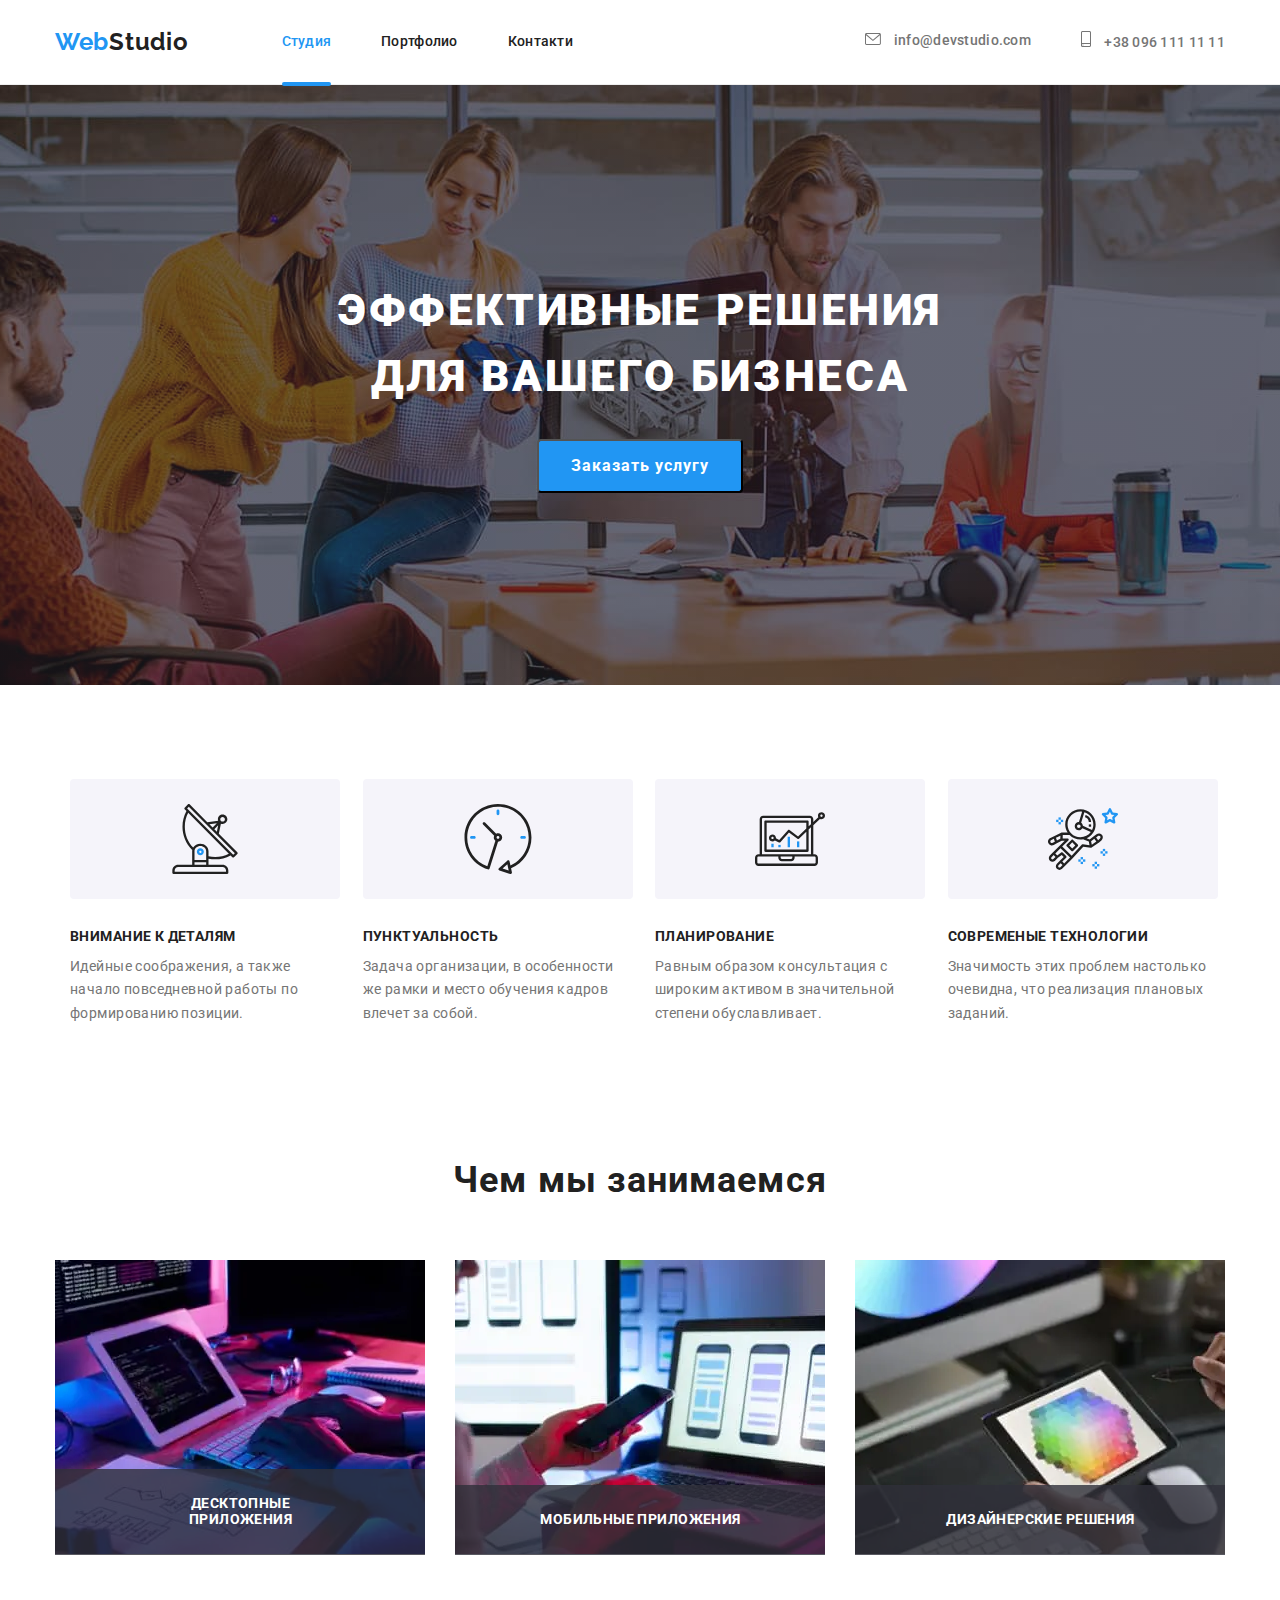
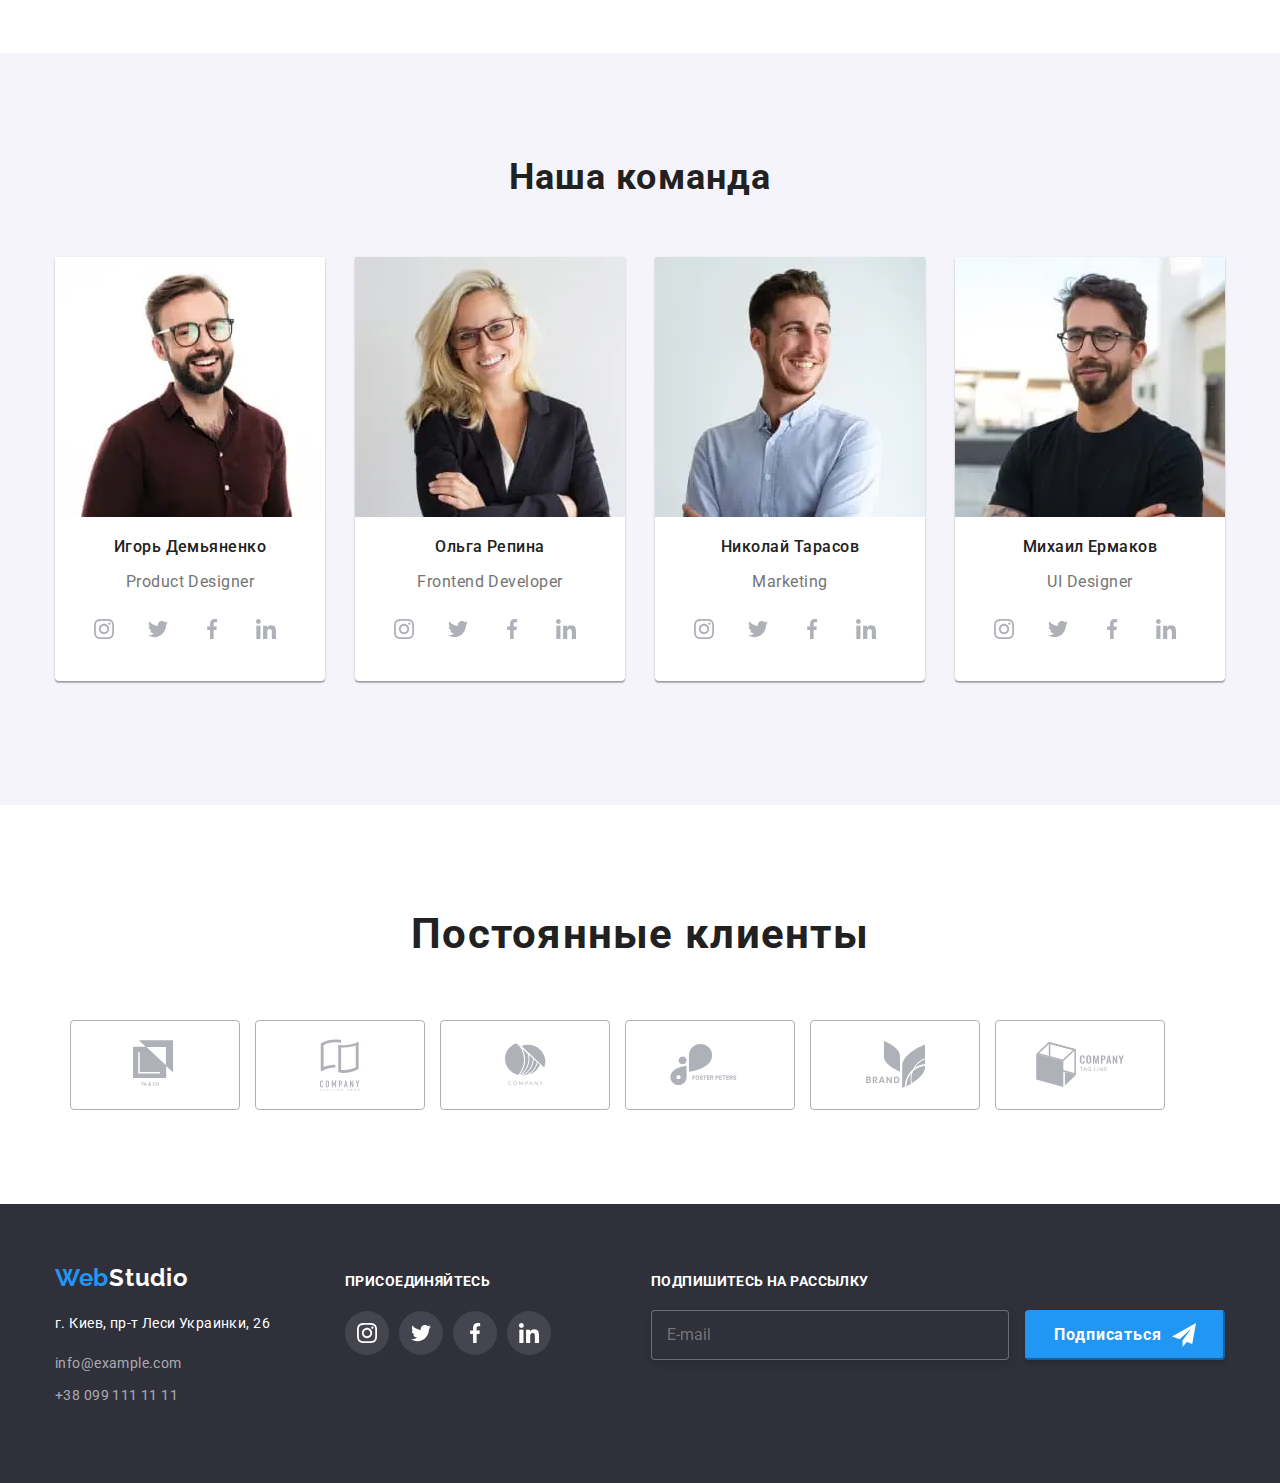
==== commit 72fa14ab: "ааааааааааааааааааааааа" ====
--- a/index.html
+++ b/index.html
@@ -3,7 +3,7 @@
 <head>
     <meta charset="UTF-8">
     <meta name="viewport" content="width=device-width, initial-scale=1.0">
-    <title>???????</title>
+    <title>Студия</title>
     <link rel="preconnect" href="https://fonts.gstatic.com">
     <link href="https://fonts.googleapis.com/css2?family=Raleway:wght@700&family=Roboto:wght@400;500;700;900&display=swap" rel="stylesheet">
     <link rel="stylesheet" href="https://cdnjs.cloudflare.com/ajax/libs/modern-normalize/1.0.0/modern-normalize.min.css">
@@ -22,9 +22,9 @@
         </div>           
           
         <ul class="site-nav link">
-            <li class="site-studio"><a href="#" class="current menu">??????</a></li>
-            <li class="site-studio"><a href="./portfolio.html" class="menu">?????????</a></li>
-            <li class="site-studio"><a href="./contact.html" class="menu">????????</a></li>
+            <li class="site-studio"><a href="#" class="current menu">Студия</a></li>
+            <li class="site-studio"><a href="./portfolio.html" class="menu">Портфолио</a></li>
+            <li class="site-studio"><a href="./contact.html" class="menu">Контакти</a></li>
         </ul>
         </nav>
 
@@ -52,7 +52,7 @@
                 <svg
                  width="24" 
                  height="16"
-                 aria-label="????????????? ?????????? ????"
+                 aria-label="Переключатель мобильного меню"
                 >
                     <use class="icon-cross" href="./images/sprite.svg#cross"></use>
                     <use class="icon-menu" href="./images/sprite.svg#menu"></use>
@@ -64,11 +64,11 @@
             <nav class="header-menu">
                 <ul class="menu-navigation link">
                     <li class="menu-navigation">
-                        <a class="link-navigation current" href="">������</a></li>
+                        <a class="link-navigation current" href="">Студия</a></li>
                     <li class="menu-navigation">
-                        <a class="link-navigation" href="./portfolio.html">���������</a></li>
+                        <a class="link-navigation" href="./portfolio.html">Портфолио</a></li>
                     <li class="menu-navigation">
-                        <a class="link-navigation" href="">��������</a></li>
+                        <a class="link-navigation" href="">Контакти</a></li>
                 </ul>
             </nav>
 
@@ -125,14 +125,14 @@
     
     <section class="hero">
         <div class="hero-text"></div>
-        <h1 class="hero-tittle">??????????? ???????<br> ??? ?????? ???????</h1>
-        <button class="hero-button" type="button" data-modal-open>???????? ??????</button>
+        <h1 class="hero-tittle">Эффективные решения<br> для вашего бизнеса</h1>
+        <button class="hero-button" type="button" data-modal-open>Заказать услугу</button>
     </section>
 
 
     <section class="features">
     <div class="container">
-        <h2 class="feature-tittle visually-hidden">???? ????????????</h2>
+        <h2 class="feature-tittle visually-hidden">Наши преимущества</h2>
         <ul class="feature link">
             <li class="feature-caption item">
 
@@ -142,8 +142,8 @@
                     </svg>
                 </div>
 
-                <h3 class="features-subject">???????? ? ???????</h3>
-                <p class="feature-text">??????? ???????????, ? ????? ?????? ???????????? ?????? ?? ???????????? ???????.
+                <h3 class="features-subject">ВНИМАНИЕ К ДЕТАЛЯМ</h3>
+                <p class="feature-text">Идейные соображения, а также начало повседневной работы по формированию позиции.
                 </p>
             </li>
 
@@ -155,9 +155,9 @@
                     </svg>
                 </div>
 
-                <h3 class="features-subject">??????????????</h3>
-                <p class="feature-text">?????? ???????????, ? ??????????? ?? ????? ? ????? ???????? ?????? ?????? ??
-                    ?????.</p>
+                <h3 class="features-subject">ПУНКТУАЛЬНОСТЬ</h3>
+                <p class="feature-text">Задача организации, в особенности же рамки и место обучения кадров влечет за
+                    собой.</p>
             </li>
 
             <li class="feature-caption item">
@@ -169,9 +169,9 @@
                 </div>
 
 
-                <h3 class="features-subject">????????????</h3>
-                <p class="feature-text">?????? ??????? ???????????? ? ??????? ??????? ? ???????????? ???????
-                    ?????????????.</p>
+                <h3 class="features-subject">ПЛАНИРОВАНИЕ</h3>
+                <p class="feature-text">Равным образом консультация с широким активом в значительной степени
+                    обуславливает.</p>
             </li>
 
             <li class="feature-caption item">
@@ -183,8 +183,8 @@
                 </div>
 
 
-                <h3 class="features-subject">?????????? ??????????</h3>
-                <p class="feature-text">?????????? ???? ??????? ????????? ????????, ??? ?????????? ???????? ???????.</p>
+                <h3 class="features-subject">СОВРЕМЕНЫЕ ТЕХНОЛОГИИ</h3>
+                <p class="feature-text">Значимость этих проблем настолько очевидна, что реализация плановых заданий.</p>
             </li>
         </ul>
     </div>
@@ -195,12 +195,12 @@
    
 <section class="section-work list">
     <div class="container">
-        <h2 class="section-tittle">??? ?? ??????????</h2>
+        <h2 class="section-tittle">Чем мы занимаемся</h2>
         <ul class="work-list link">
             
             <li class="work-link">
                 <div class="offer">
-                    <p class="text-work">?????????? ??????????</p>
+                    <p class="text-work">Десктопные приложения</p>
                 </div>
                 <picture>
                     <source type="image/webp" srcset="./photo/webp/studio/desktopwwd1.webp 1x, ./photo/webp/studio/desktopwwd1@2x.webp 2x, ./photo/webp/studio/desktopwwd1@3x.webp 3x" />
@@ -210,7 +210,7 @@
             </li>
             <li class="work-link">
                 <div class="offer">
-                    <p class="text-work">????????? ??????????</p>
+                    <p class="text-work">Мобильные приложения</p>
                 </div>
                 <picture>
                     <source type="image/webp" srcset="./photo/webp/studio/desktopwwd2.webp 1x, ./photo/webp/studio/desktopwwd2@2x.webp 2x, ./photo/webp/studio/desktopwwd2@3x.webp 3x" />
@@ -220,7 +220,7 @@
             </li>
             <li class="work-link">
                 <div class="offer">
-                    <p class="text-work">???????????? ???????</p>
+                    <p class="text-work">Дизайнерские решения</p>
                 </div>
                 <picture>
                     <source type="image/webp" srcset="./photo/webp/studio/desktopwwd3.webp 1x, ./photo/webp/studio/desktopwwd3@2x.webp 2x, ./photo/webp/studio/desktopwwd3@3x.webp 3x" />
@@ -236,7 +236,7 @@
     
     <section class="comands">
         <div class="container">
-        <h2 class="section-tittle">???? ???????</h2>
+        <h2 class="section-tittle">Наша команда</h2>
         <ul class="section-works">
         <li class="section-comand">
             <picture>
@@ -249,7 +249,7 @@
                 <img class="card__img " src="./photo/base/team/img1.jpg " alt="������� ��������� ">
             </picture>
             <div class="worker">
-            <h3 class="section-subject">????? ??????????</h3>
+            <h3 class="section-subject">Игорь Демьяненко</h3>
             <p class="section-post">Product Designer</p>
             <ul class="comand-social">
                 <li class="comand-item link">
@@ -298,7 +298,7 @@
                 <img class="card__img " src="./photo/base/team/img1.jpg " alt="������� ��������� ">
             </picture>
             <div class="worker">
-            <h3 class="section-subject">????? ??????</h3>
+            <h3 class="section-subject">Ольга Репина</h3>
             <p class="section-post">Frontend Developer</p>
             <ul class="comand-social">
                 <li class="comand-item link">
@@ -348,7 +348,7 @@
                 <img class="card__img " src="./photo/base/team/img2.jpg " alt="������� ��������� ">
             </picture>
             <div class="worker">
-            <h3 class="section-subject">??????? ???????</h3>
+            <h3 class="section-subject">Николай Тарасов</h3>
             <p class="section-post">Marketing</p>
             <ul class="comand-social">
                 <li class="comand-item link">
@@ -397,7 +397,7 @@
                 <img class="card__img " src="./photo/base/team/img3.jpg " alt="������� ��������� ">
             </picture>
             <div class="worker">
-            <h3 class="section-subject">?????? ???????</h3>
+            <h3 class="section-subject">Михаил Ермаков</h3>
             <p class="section-post">UI Designer</p>
             <ul class="comand-social">
                 <li class="comand-item link">
@@ -443,7 +443,7 @@
     
         <section class="section-client">
             <div class="container">
-            <h3 class="regular-customers">?????????? ???????</h3>
+            <h3 class="regular-customers">Постоянные клиенты</h3>
             <ul class="work-list link">
                 <li class="logotype-link">
                     <a class="link-client" href="#">
@@ -501,7 +501,7 @@
                         <span class="logo-web">Web</span><span class="logo">Studio</span></a>
     
                     <address class="address">
-                        ?. ????, ??-? ???? ????????, 26
+                       г. Киев, пр-т Леси Украинки, 26
                     </address>
     
                     <ul class="contact-item">
@@ -513,7 +513,7 @@
                 </div>
     
                 <div class="footer-social">
-                    <p class="footer-text">???????????????�</p>
+                    <p class="footer-text">ПРИСОЕДИНЯЙТЕСЬ</p>
     
                     <ul class="comand-social footer">
                         <li class="comand-item link">
@@ -552,12 +552,12 @@
                 </div>
 
                 <div class="subscribe">
-                    <p class="tex-subscribe">??????????? ?? ????????</p>
+                    <p class="tex-subscribe">Подпишитесь на рассылку</p>
                     <label for="mail" class="form-label pos">
                     <input class="input-subscribe" type="mail" name="mail" id="mail" placeholder="E-mail"/>
                 <button class="subscribe-btn " aria-label="subscribe"> 
                     <div class="subscribe-btn__label "> 
-                        <span class="subscribe-btn__title " >???????????</span>
+                        <span class="subscribe-btn__title " >Подписаться</span>
                         <svg class="subscribe-btn__svg " width="24px " height="24px ">
                         <use href="./images/sprite.svg#icon-telegram"></use></svg>
                     </div>
@@ -565,6 +565,7 @@
                 </div>
         </div>
     </footer>
+    
     <div class="backdrop is-hidden" data-modal>
         <div class="modal">
             <button class="modal-button" data-modal-close><div class="closed">&#10006;</div></button>
@@ -572,11 +573,11 @@
 
             <div class=""></div>
             <form class="form-modal">
-            <p class="text-modal">???????? ???? ??????, ?? ??? ??????????</p>
+            <p class="text-modal">Оставьте свои данные, мы вам перезвоним</p>
 
             
                 <label for="name" class="form-label use">
-                    <span class="name-modal">???</span>
+                    <span class="name-modal">Имя</span>
                 <div class="cont">
                         <input class="form-input" type="name" name="name" id="name" />
                         <svg class="input-image">
@@ -587,7 +588,7 @@
                 
             
                 <label for="tel" class="form-label use">
-                    <span class="name-modal">???????</span>    
+                    <span class="name-modal">Телефон</span>    
                 <div class="cont">
                 <input class="form-input" type="tel" name="tel" id="tel" />
                 <svg class="input-image">
@@ -598,7 +599,7 @@
 
             
                 <label for="mail" class="form-label use">
-                    <span class="name-modal">?????</span> 
+                    <span class="name-modal">Почта</span> 
                 <div class="cont">
                    <input class="form-input" type="mail" name="mail" id="mail" />
                     <svg class="input-image">
@@ -609,9 +610,9 @@
 
            
                 <label for="comment">
-                    <span class="name-modal">???????????</span>
+                    <span class="name-modal">Комментарий</span>
                 </label>
-                <textarea class="textarea" name="comment" id="comment" rows="3" placeholder="??????? ?????"></textarea>
+                <textarea class="textarea" name="comment" id="comment" rows="3" placeholder="Введите текст"></textarea>
           
             
           
@@ -628,8 +629,8 @@
                         <use href="./images/sprite.svg#icon-vector"></use>
                     </svg>
                     <span class="modal-form">
-                         ?????????? ? ????????? ? ????????
-                        <a class="agreement">??????? ????????</a>
+                         Соглашаюсь с рассылкой и принимаю
+                        <a class="agreement">Условия договора</a>
                     </span>
                        
                         
@@ -638,7 +639,7 @@
            
             <div class="buttom">
             <button class="button-send" type="submit">
-                <span class="send">?????????</span></button>
+                <span class="send">Отправить</span></button>
             </form>
             </div>
             
@@ -652,4 +653,3 @@
    
 </body>
 </html>
-<!--role="group"-->